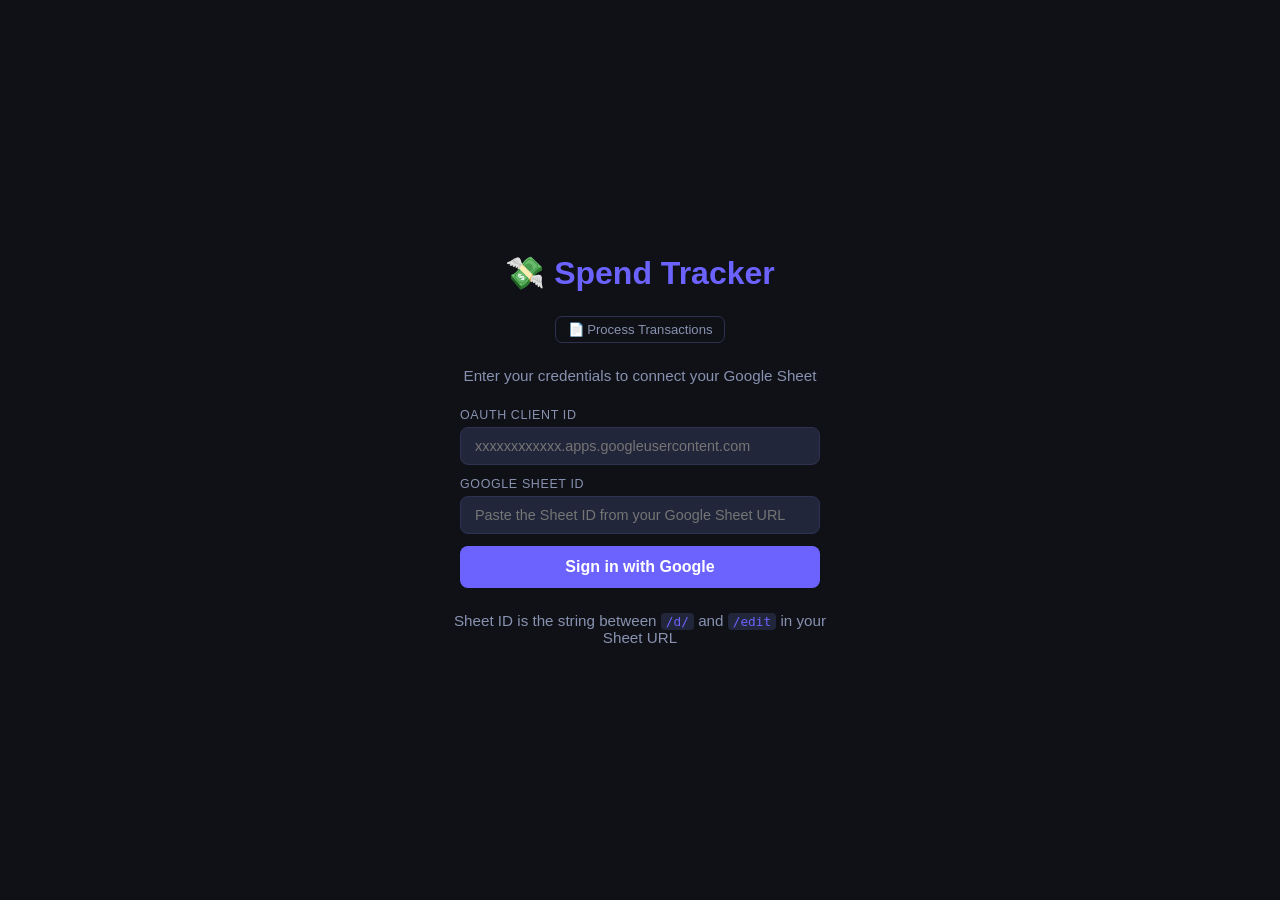
==== index.html @ 8e0571f5 "Add data processor to convert FI exported CSV to expected schema" ====
<!DOCTYPE html>
<html lang="en">
<head>
  <meta charset="UTF-8" />
  <meta name="viewport" content="width=device-width, initial-scale=1.0"/>
  <title>Spend Tracker</title>
  <script src="https://accounts.google.com/gsi/client" async defer></script>
  <script src="./chart.umd.min.js"></script>
  <style>
    :root {
      --bg: #0f1117;
      --surface: #1a1d27;
      --surface2: #22263a;
      --accent: #6c63ff;
      --accent2: #ff6584;
      --text: #e8eaf6;
      --muted: #8892b0;
      --border: #2e3250;
      --green: #43e97b;
      --red: #ff6584;
    }
    * { box-sizing: border-box; margin: 0; padding: 0; }
    body { background: var(--bg); color: var(--text); font-family: 'Segoe UI', sans-serif; min-height: 100vh; }

    /* AUTH SCREEN */
    #auth-screen {
      display: flex; flex-direction: column; align-items: center; justify-content: center;
      height: 100vh; gap: 24px;
    }
    #auth-screen h1 { font-size: 2rem; color: var(--accent); }
    #auth-screen p { color: var(--muted); font-size: 0.95rem; }
    #config-form { display: flex; flex-direction: column; gap: 12px; width: 360px; }
    #config-form input {
      background: var(--surface2); border: 1px solid var(--border); color: var(--text);
      padding: 10px 14px; border-radius: 8px; font-size: 0.9rem; outline: none;
    }
    #config-form input:focus { border-color: var(--accent); }
    #signin-btn {
      background: var(--accent); color: white; border: none; padding: 12px;
      border-radius: 8px; font-size: 1rem; cursor: pointer; font-weight: 600;
      transition: opacity 0.2s; width: 100%;
    }
    #signin-btn:hover { opacity: 0.85; }
    #config-status { font-size: 0.8rem; color: var(--green); display: none; }
    #auth-error { color: var(--red); font-size: 0.85rem; display: none; }

    /* MAIN APP */
    #app { display: none; padding: 24px; max-width: 1400px; margin: 0 auto; }
    header {
      display: flex; align-items: center; justify-content: space-between;
      margin-bottom: 28px; flex-wrap: wrap; gap: 12px;
    }
    header h1 { font-size: 1.6rem; color: var(--accent); }
    .header-controls { display: flex; gap: 12px; align-items: center; flex-wrap: wrap; }
    select, button.ctrl-btn {
      background: var(--surface2); border: 1px solid var(--border); color: var(--text);
      padding: 8px 14px; border-radius: 8px; font-size: 0.85rem; cursor: pointer; outline: none;
    }
    select:focus, button.ctrl-btn:focus { border-color: var(--accent); }
    button.ctrl-btn:hover { background: var(--border); }
    #signout-btn { color: var(--muted); font-size: 0.8rem; }

    /* KPI CARDS */
    .kpi-grid { display: grid; grid-template-columns: repeat(auto-fit, minmax(180px, 1fr)); gap: 16px; margin-bottom: 28px; }
    .kpi-card {
      background: var(--surface); border: 1px solid var(--border); border-radius: 12px;
      padding: 20px; display: flex; flex-direction: column; gap: 6px;
    }
    .kpi-label { color: var(--muted); font-size: 0.78rem; text-transform: uppercase; letter-spacing: 0.05em; }
    .kpi-value { font-size: 1.6rem; font-weight: 700; color: var(--text); }
    .kpi-sub { color: var(--muted); font-size: 0.8rem; }

    /* CHARTS GRID */
    .charts-grid { display: grid; grid-template-columns: 1fr 1fr; gap: 20px; margin-bottom: 28px; }
    @media (max-width: 900px) { .charts-grid { grid-template-columns: 1fr; } }
    .chart-card {
      background: var(--surface); border: 1px solid var(--border); border-radius: 12px; padding: 20px;
    }
    .chart-card h3 { font-size: 0.9rem; color: var(--muted); margin-bottom: 16px; text-transform: uppercase; letter-spacing: 0.05em; }
    .chart-wrap { position: relative; height: 280px; }
    .chart-wrap-tall { position: relative; height: 320px; }
    .chart-full { grid-column: 1 / -1; }

    /* TABLE */
    .table-card {
      background: var(--surface); border: 1px solid var(--border); border-radius: 12px;
      padding: 20px; margin-bottom: 28px; overflow-x: auto;
    }
    .table-header { display: flex; justify-content: space-between; align-items: center; margin-bottom: 16px; flex-wrap: wrap; gap: 10px; }
    .table-header h3 { font-size: 0.9rem; color: var(--muted); text-transform: uppercase; letter-spacing: 0.05em; }
    #search-input {
      background: var(--surface2); border: 1px solid var(--border); color: var(--text);
      padding: 7px 12px; border-radius: 8px; font-size: 0.85rem; outline: none; width: 220px;
    }
    #search-input:focus { border-color: var(--accent); }
    table { width: 100%; border-collapse: collapse; font-size: 0.85rem; }
    th {
      text-align: left; padding: 10px 12px; color: var(--muted); font-weight: 600;
      border-bottom: 1px solid var(--border); cursor: pointer; user-select: none; white-space: nowrap;
    }
    th:hover { color: var(--accent); }
    td { padding: 9px 12px; border-bottom: 1px solid var(--border); color: var(--text); }
    tr:last-child td { border-bottom: none; }
    tr:hover td { background: var(--surface2); }
    .amount-cell { color: var(--accent2); font-weight: 600; }
    .category-badge {
      display: inline-block; padding: 2px 8px; border-radius: 20px;
      font-size: 0.75rem; background: var(--surface2); border: 1px solid var(--border);
    }
    .pagination { display: flex; justify-content: flex-end; align-items: center; gap: 10px; margin-top: 14px; font-size: 0.85rem; color: var(--muted); }
    .page-btn { background: var(--surface2); border: 1px solid var(--border); color: var(--text); padding: 5px 12px; border-radius: 6px; cursor: pointer; }
    .page-btn:disabled { opacity: 0.35; cursor: default; }

    /* LOADING */
    #loading { display: none; text-align: center; padding: 60px; color: var(--muted); }
    .spinner { width: 36px; height: 36px; border: 3px solid var(--border); border-top-color: var(--accent); border-radius: 50%; animation: spin 0.8s linear infinite; margin: 0 auto 16px; }
    @keyframes spin { to { transform: rotate(360deg); } }

    /* ── AUTH FORM LABELS ── */
    .field-group { display: flex; flex-direction: column; gap: 5px; }
    .field-group label { font-size: 0.78rem; color: var(--muted); text-transform: uppercase; letter-spacing: 0.05em; }
    .auth-hint { font-size: 0.75rem; color: var(--muted); max-width: 380px; text-align: center; }
    .auth-hint code { background: var(--surface2); padding: 1px 5px; border-radius: 4px; font-size: 0.8rem; color: var(--accent); }

    /* ── KPI INCOME/EXPENSE TINTS ── */
    .kpi-income { border-left: 3px solid #4caf91; }
    .kpi-expense { border-left: 3px solid #e05c5c; }
    .kpi-positive { color: #4caf91 !important; }
    .kpi-negative { color: #e05c5c !important; }

    /* ── MULTI-SELECT DROPDOWNS ── */
    .multi-select-wrapper { position: relative; display: inline-block; }
    .multi-select-trigger {
      background: var(--surface2); border: 1px solid var(--border); color: var(--text);
      padding: 8px 32px 8px 14px; border-radius: 8px; font-size: 0.85rem; cursor: pointer;
      user-select: none; white-space: nowrap; min-width: 140px; position: relative; display: inline-block;
    }
    .multi-select-trigger::after {
      content: "\25BE"; position: absolute; right: 12px; top: 50%; transform: translateY(-50%);
      color: var(--muted); pointer-events: none;
    }
    .multi-select-trigger.open { border-color: var(--accent); }
    .multi-select-dropdown {
      display: none; position: absolute; top: calc(100% + 6px); left: 0; z-index: 1000;
      background: var(--surface); border: 1px solid var(--border); border-radius: 10px;
      min-width: 210px; max-height: 300px; overflow-y: auto;
      box-shadow: 0 8px 32px #00000066; padding: 6px 0;
    }
    .multi-select-dropdown.open { display: block; }
    .ms-search {
      width: calc(100% - 16px); margin: 6px 8px 8px; padding: 7px 10px;
      background: var(--surface2); border: 1px solid var(--border); border-radius: 6px;
      color: var(--text); font-size: 0.82rem; outline: none; display: block;
    }
    .ms-search:focus { border-color: var(--accent); }
    .ms-actions { display: flex; gap: 8px; padding: 0 12px 8px; border-bottom: 1px solid var(--border); margin-bottom: 4px; }
    .ms-action-btn { font-size: 0.75rem; color: var(--accent); background: none; border: none; cursor: pointer; padding: 0; }
    .ms-action-btn:hover { text-decoration: underline; }
    .ms-option { display: flex; align-items: center; gap: 8px; padding: 7px 14px; cursor: pointer; font-size: 0.85rem; }
    .ms-option:hover { background: var(--surface2); }
    .ms-option input[type=checkbox] { accent-color: var(--accent); width: 14px; height: 14px; cursor: pointer; flex-shrink: 0; }
    .ms-option label { cursor: pointer; flex: 1; overflow: hidden; text-overflow: ellipsis; white-space: nowrap; }
    .ms-badge { background: var(--accent); color: white; border-radius: 10px; padding: 1px 7px; font-size: 0.72rem; font-weight: 700; margin-left: 4px; }

    /* ── CATEGORY TYPE MODAL ── */
    .modal-overlay {
      position: fixed; inset: 0; background: #00000099; z-index: 2000;
      display: flex; align-items: center; justify-content: center;
    }
    .modal-box {
      background: var(--surface); border: 1px solid var(--border); border-radius: 14px;
      padding: 28px; width: min(560px, 92vw); max-height: 80vh;
      display: flex; flex-direction: column; gap: 14px;
      box-shadow: 0 16px 60px #00000088;
    }
    .modal-header { display: flex; justify-content: space-between; align-items: center; }
    .modal-header h2 { font-size: 1.1rem; font-weight: 700; }
    .modal-close { background: none; border: none; color: var(--muted); font-size: 1.2rem; cursor: pointer; }
    .modal-close:hover { color: var(--text); }
    .modal-hint { font-size: 0.82rem; color: var(--muted); }
    #cat-type-list { overflow-y: auto; flex: 1; display: flex; flex-direction: column; gap: 6px; }
    .cat-type-row {
      display: flex; align-items: center; justify-content: space-between;
      padding: 9px 12px; border-radius: 8px; background: var(--surface2);
    }
    .cat-type-name { font-size: 0.88rem; flex: 1; }
    .type-toggle { display: flex; border-radius: 6px; overflow: hidden; border: 1px solid var(--border); }
    .type-btn {
      padding: 5px 14px; font-size: 0.78rem; font-weight: 600; cursor: pointer;
      border: none; background: var(--surface); color: var(--muted); transition: all 0.15s;
    }
    .type-btn.active-expense { background: #e05c5c22; color: #e05c5c; }
    .type-btn.active-income  { background: #4caf9122; color: #4caf91; }

    .header-nav { display: flex; align-items: center; gap: 4px; }
    .nav-link { color: var(--muted); text-decoration: none; font-size: 0.82rem; padding: 5px 12px; border-radius: 7px; border: 1px solid var(--border); transition: color 0.15s, border-color 0.15s; white-space: nowrap; }
    .nav-link:hover { color: var(--accent); border-color: var(--accent); }
  </style>
</head>
<body>

<!-- AUTH SCREEN -->
<div id="auth-screen">
  <h1>&#x1F4B8; Spend Tracker</h1>
      <nav class="header-nav"><a href="./process.html" class="nav-link">&#x1F4C4; Process Transactions</a></nav>
  <p>Enter your credentials to connect your Google Sheet</p>
  <div id="config-form">
    <div id="config-status">&#x2713; config.json found &mdash; values pre-filled</div>
    <div class="field-group">
      <label for="client-id-input">OAuth Client ID</label>
      <input type="text" id="client-id-input" placeholder="xxxxxxxxxxxx.apps.googleusercontent.com" autocomplete="off" spellcheck="false" />
    </div>
    <div class="field-group">
      <label for="sheet-id-input">Google Sheet ID</label>
      <input type="text" id="sheet-id-input" placeholder="Paste the Sheet ID from your Google Sheet URL" autocomplete="off" spellcheck="false" />
    </div>
    <button id="signin-btn">Sign in with Google</button>
    <div id="auth-error"></div>
  </div>
  <p class="auth-hint">Sheet ID is the string between <code>/d/</code> and <code>/edit</code> in your Sheet URL</p>
</div>

<!-- LOADING -->
<div id="loading">
  <div class="spinner"></div>
  <p>Fetching your spending data...</p>
</div>

<!-- MAIN APP -->
<div id="app">
  <header>
    <h1>&#x1F4B8; Spend Tracker</h1>
    <div class="header-controls">
      <div class="multi-select-wrapper" id="year-wrapper">
        <div class="multi-select-trigger" id="year-trigger">All Years</div>
        <div class="multi-select-dropdown" id="year-dropdown">
          <div class="ms-actions">
            <button class="ms-action-btn" data-ms="year" data-action="all">Select all</button>
            <button class="ms-action-btn" data-ms="year" data-action="clear">Clear all</button>
          </div>
          <div id="year-options"></div>
        </div>
      </div>
      <div class="multi-select-wrapper" id="month-wrapper">
        <div class="multi-select-trigger" id="month-trigger">All Months</div>
        <div class="multi-select-dropdown" id="month-dropdown">
          <div class="ms-actions">
            <button class="ms-action-btn" data-ms="month" data-action="all">Select all</button>
            <button class="ms-action-btn" data-ms="month" data-action="clear">Clear all</button>
          </div>
          <div id="month-options"></div>
        </div>
      </div>
      <div class="multi-select-wrapper" id="owner-wrapper">
        <div class="multi-select-trigger" id="owner-trigger">All Owners</div>
        <div class="multi-select-dropdown" id="owner-dropdown">
          <input class="ms-search" id="owner-search" type="text" placeholder="Search&#x2026;" />
          <div class="ms-actions">
            <button class="ms-action-btn" data-ms="owner" data-action="all">Select all</button>
            <button class="ms-action-btn" data-ms="owner" data-action="clear">Clear all</button>
          </div>
          <div id="owner-options"></div>
        </div>
      </div>
      <div class="multi-select-wrapper" id="cat-wrapper">
        <div class="multi-select-trigger" id="cat-trigger">All Categories</div>
        <div class="multi-select-dropdown" id="cat-dropdown">
          <input class="ms-search" id="cat-search" type="text" placeholder="Search&#x2026;" />
          <div class="ms-actions">
            <button class="ms-action-btn" data-ms="cat" data-action="all">Select all</button>
            <button class="ms-action-btn" data-ms="cat" data-action="clear">Clear all</button>
          </div>
          <div id="cat-options"></div>
        </div>
      </div>
      <button class="ctrl-btn" id="cat-type-btn">&#x2699;&#xFE0F; Categories</button>
      <button class="ctrl-btn" id="refresh-btn">&#x27F3; Refresh</button>
      <button class="ctrl-btn" id="signout-btn">Sign Out</button>
    </div>
  </header>

  <!-- KPIs -->
  <div class="kpi-grid">
    <div class="kpi-card kpi-income">
      <div class="kpi-label">Total Income</div>
      <div class="kpi-value" id="kpi-income">&#x2014;</div>
      <div class="kpi-sub" id="kpi-income-sub"></div>
    </div>
    <div class="kpi-card kpi-expense">
      <div class="kpi-label">Total Expenses</div>
      <div class="kpi-value" id="kpi-expenses">&#x2014;</div>
      <div class="kpi-sub" id="kpi-expenses-sub"></div>
    </div>
    <div class="kpi-card">
      <div class="kpi-label">Net</div>
      <div class="kpi-value" id="kpi-net">&#x2014;</div>
      <div class="kpi-sub" id="kpi-net-sub"></div>
    </div>
    <div class="kpi-card">
      <div class="kpi-label">Avg Expenses / Month</div>
      <div class="kpi-value" id="kpi-avg-month">&#x2014;</div>
      <div class="kpi-sub" id="kpi-avg-sub"></div>
    </div>
    <div class="kpi-card">
      <div class="kpi-label">Top Expense Category</div>
      <div class="kpi-value" id="kpi-top-cat" style="font-size:1.1rem">&#x2014;</div>
      <div class="kpi-sub" id="kpi-top-cat-sub"></div>
    </div>
    <div class="kpi-card">
      <div class="kpi-label">Transactions</div>
      <div class="kpi-value" id="kpi-txns">&#x2014;</div>
      <div class="kpi-sub" id="kpi-txns-sub"></div>
    </div>
  </div>

  <!-- CATEGORY TYPE MODAL -->
  <div id="cat-type-overlay" class="modal-overlay" style="display:none">
    <div class="modal-box">
      <div class="modal-header">
        <h2>Category Type Mapping</h2>
        <button class="modal-close" id="cat-type-close">&#x2715;</button>
      </div>
      <p class="modal-hint">Toggle each category between <strong>Expense</strong> and <strong>Income</strong>. Changes apply immediately.</p>
      <div id="cat-type-list"></div>
    </div>
  </div>

<!-- CHARTS -->
  <div class="charts-grid">
    <div class="chart-card chart-full">
      <h3>Monthly Net Trend</h3>
      <div class="chart-wrap"><canvas id="chart-trend"></canvas></div>
    </div>
    <div class="chart-card">
      <h3>Monthly Expense Trend</h3>
      <div class="chart-wrap"><canvas id="chart-expense-trend"></canvas></div>
    </div>
    <div class="chart-card">
      <h3>Monthly Income Trend</h3>
      <div class="chart-wrap"><canvas id="chart-income-trend"></canvas></div>
    </div>
    <div class="chart-card">
      <h3>Expense by Category</h3>
      <div class="chart-wrap-tall"><canvas id="chart-category-donut"></canvas></div>
    </div>
    <div class="chart-card">
      <h3>Top Expense Categories</h3>
      <div class="chart-wrap"><canvas id="chart-category-bar"></canvas></div>
    </div>
    <div class="chart-card chart-full">
      <h3>Month-over-Month Expenses</h3>
      <div class="chart-wrap-tall"><canvas id="chart-category-month"></canvas></div>
    </div>
  </div>

  <!-- TABLE -->
  <div class="table-card">
    <div class="table-header">
      <h3>Transactions</h3>
      <input type="text" id="search-input" placeholder="Search description, category&#x2026;" />
    </div>
    <table id="txn-table">
      <thead>
        <tr>
          <th data-col="date">Date &#x21D5;</th>
          <th data-col="description">Description &#x21D5;</th>
          <th data-col="amount">Amount &#x21D5;</th>
          <th data-col="category">Category &#x21D5;</th>
          <th data-col="account">Account &#x21D5;</th>
          <th data-col="accountOwner">Owner &#x21D5;</th>
          <th data-col="notes">Notes</th>
        </tr>
      </thead>
      <tbody id="txn-tbody"></tbody>
    </table>
    <div class="pagination">
      <span id="page-info"></span>
      <button class="page-btn" id="prev-btn">&#x2039; Prev</button>
      <button class="page-btn" id="next-btn">Next &#x203A;</button>
    </div>
  </div>
</div>

<script>
// ─── CONFIG LOADING ───────────────────────────────────────────────────────────
// Reads CLIENT_ID and SHEET_ID from config.json sitting next to this file.
// config.json format:
// {
//   "clientId": "YOUR_CLIENT_ID.apps.googleusercontent.com",
//   "sheetId":  "YOUR_GOOGLE_SHEET_ID"
// }

let CONFIG = {};

async function loadConfig() {
  try {
    const res = await fetch('./config.json');
    if (!res.ok) throw new Error('no config');
    CONFIG = await res.json();
    let prefilled = false;
    if (CONFIG.clientId) { document.getElementById('client-id-input').value = CONFIG.clientId; prefilled = true; }
    if (CONFIG.sheetId)  { document.getElementById('sheet-id-input').value  = CONFIG.sheetId;  prefilled = true; }
    if (prefilled) document.getElementById('config-status').style.display = 'block';
  } catch {
    // No config.json — boxes left blank for manual entry
  }
}

// ─── STATE ────────────────────────────────────────────────────────────────────
let accessToken = null;
let allData = [];
let filteredData = [];
let sortCol = 'date';
let sortDir = 'desc';
let currentPage = 1;
const PAGE_SIZE = 25;
let charts = {};

const MONTHS = ['Jan','Feb','Mar','Apr','May','Jun','Jul','Aug','Sep','Oct','Nov','Dec'];
const PALETTE = [
  '#6c63ff','#ff6584','#43e97b','#f7971e','#38f9d7','#fa709a',
  '#a18cd1','#ffecd2','#96fbc4','#f093fb','#4facfe','#43cbff'
];

// ─── INIT ─────────────────────────────────────────────────────────────────────
window.addEventListener('load', async () => {
  await loadConfig();
  document.getElementById('signin-btn').addEventListener('click', startSignIn);
  initAllMultiSelects();
  document.getElementById('cat-type-btn').addEventListener('click', () => {
    document.getElementById('cat-type-overlay').style.display = 'flex';
  });
  document.getElementById('cat-type-close').addEventListener('click', () => {
    document.getElementById('cat-type-overlay').style.display = 'none';
  });
  document.getElementById('cat-type-overlay').addEventListener('click', (e) => {
    if (e.target === document.getElementById('cat-type-overlay'))
      document.getElementById('cat-type-overlay').style.display = 'none';
  });
});

// ─── AUTH ─────────────────────────────────────────────────────────────────────
let tokenClient;

function startSignIn() {
  const clientId = document.getElementById('client-id-input').value.trim();
  const sheetId  = document.getElementById('sheet-id-input').value.trim();
  if (!clientId) { showAuthError('Please enter your OAuth Client ID.'); return; }
  if (!sheetId)  { showAuthError('Please enter your Google Sheet ID.'); return; }

  tokenClient = google.accounts.oauth2.initTokenClient({
    client_id: clientId,
    scope: 'https://www.googleapis.com/auth/spreadsheets.readonly',
    callback: async (resp) => {
      if (resp.error) { showAuthError('Sign-in failed: ' + resp.error); return; }
      accessToken = resp.access_token;
      await loadAllData(sheetId);
    }
  });
  tokenClient.requestAccessToken({ prompt: 'consent' });
}

function showAuthError(msg) {
  const el = document.getElementById('auth-error');
  el.textContent = msg;
  el.style.display = 'block';
}

// ─── DATA FETCHING ────────────────────────────────────────────────────────────
async function loadAllData(sheetId) {
  document.getElementById('auth-screen').style.display = 'none';
  document.getElementById('loading').style.display = 'block';

  // Extend this array when you add new year tabs to your sheet
  const years = CONFIG.years || ['2023', '2024', '2025', '2026'];
  let combined = [];

  for (const year of years) {
    try {
      const range = encodeURIComponent(`${year}!A:H`);
      const url = `https://sheets.googleapis.com/v4/spreadsheets/${sheetId}/values/${range}`;
      const res = await fetch(url, { headers: { Authorization: `Bearer ${accessToken}` } });
      if (!res.ok) continue;
      const json = await res.json();
      const rows = json.values || [];
      if (rows.length < 2) continue;

      const headers = rows[0].map(h => h.trim().toLowerCase());
      const idx = {
        date:         headers.indexOf('date'),
        description:  headers.indexOf('description'),
        amount:       headers.indexOf('amount'),
        account:      headers.indexOf('account'),
        category:     headers.indexOf('category'),
        month:        headers.indexOf('month'),
        accountOwner: headers.indexOf('account owner'),
        notes:        headers.indexOf('notes'),
      };

      for (let i = 1; i < rows.length; i++) {
        const r = rows[i];
        const amount = parseFloat((r[idx.amount] || '0').replace(/[$,]/g, ''));
        if (!r[idx.date] || isNaN(amount) || amount === 0) continue;
        const parts = (r[idx.date] || '').split('/');
        const dateObj = parts.length === 3
          ? new Date(`${parts[2]}-${parts[0].padStart(2,'0')}-${parts[1].padStart(2,'0')}`)
          : null;
        combined.push({
          date:         r[idx.date] || '',
          dateObj,
          year:         parseInt(year),
          monthNum:     dateObj ? dateObj.getMonth() + 1 : null,
          description:  r[idx.description] || '',
          amount,
          account:      idx.account >= 0      ? (r[idx.account] || '')      : '',
          category:     idx.category >= 0     ? (r[idx.category] || 'Uncategorized') : 'Uncategorized',
          accountOwner: idx.accountOwner >= 0 ? (r[idx.accountOwner] || '') : '',
          notes:        idx.notes >= 0        ? (r[idx.notes] || '')        : '',
        });
      }
    } catch (e) {
      console.warn(`Could not load sheet tab "${year}":`, e);
    }
  }

  allData = combined.sort((a, b) => (b.dateObj || 0) - (a.dateObj || 0));
  document.getElementById('loading').style.display = 'none';
  document.getElementById('app').style.display = 'block';
  populateFilters();
  applyFiltersAndRender();
}

// ─── FILTERS ──────────────────────────────────────────────────────────────────
function populateFilters() {
  const years = [...new Set(allData.map(r => r.year))].sort((a,b) => b-a);
  populateMSOptions('year', years.map(y => ({ value: String(y), label: String(y) })));

  const MONTH_NAMES = ['January','February','March','April','May','June','July','August','September','October','November','December'];
  const monthNums = new Set(allData.map(r => r.monthNum).filter(Boolean));
  const months = MONTH_NAMES.map((name,i) => ({ value: String(i+1), label: name })).filter(m => monthNums.has(parseInt(m.value)));
  populateMSOptions('month', months);

  const owners = [...new Set(allData.map(r => r.accountOwner).filter(Boolean))].sort();
  populateMSOptions('owner', owners.map(o => ({ value: o, label: o })));

  const cats = [...new Set(allData.map(r => r.category))].sort();
  populateMSOptions('cat', cats.map(c => ({ value: c, label: c })));

  buildCategoryTypeDefaults(cats);
  renderCategoryTypeModal(cats);
}

function getFilters() { return {}; }

function applyFiltersAndRender() {
  filteredData = allData.filter(r => {
    if (excluded.year.size  > 0 && excluded.year.has(String(r.year)))      return false;
    if (excluded.month.size > 0 && excluded.month.has(String(r.monthNum))) return false;
    if (excluded.owner.size > 0 && excluded.owner.has(r.accountOwner))     return false;
    if (excluded.cat.size   > 0 && excluded.cat.has(r.category))           return false;
    const q = document.getElementById('search-input').value.toLowerCase();
    if (q && ![r.description, r.category, r.notes].some(s => (s||'').toLowerCase().includes(q))) return false;
    return true;
  });
  currentPage = 1;
  renderKPIs();
  renderCharts();
  renderTable();
}

// ─── KPIs ─────────────────────────────────────────────────────────────────────
function fmt(n) {
  return '$' + n.toLocaleString('en-US', { minimumFractionDigits: 2, maximumFractionDigits: 2 });
}

function renderKPIs() {
  const incomeRows  = filteredData.filter(r => (categoryTypes[r.category] || 'Expense') === 'Income');
  const expenseRows = filteredData.filter(r => (categoryTypes[r.category] || 'Expense') === 'Expense');

  const totalIncome  = incomeRows.reduce((s,r)  => s + r.amount, 0);
  const totalExpense = expenseRows.reduce((s,r) => s + r.amount, 0);
  const net = totalIncome + totalExpense; // expenses are typically negative, so this is income - |expenses|

  document.getElementById('kpi-income').textContent      = fmt(totalIncome);
  document.getElementById('kpi-income-sub').textContent  = `${incomeRows.length} transactions`;
  document.getElementById('kpi-expenses').textContent    = fmt(Math.abs(totalExpense));
  document.getElementById('kpi-expenses-sub').textContent= `${expenseRows.length} transactions`;

  const netEl = document.getElementById('kpi-net');
  netEl.textContent = fmt(net);
  netEl.className = 'kpi-value ' + (net >= 0 ? 'kpi-positive' : 'kpi-negative');
  document.getElementById('kpi-net-sub').textContent = net >= 0 ? 'Surplus' : 'Deficit';

  const monthKeys  = [...new Set(expenseRows.filter(r => r.monthNum).map(r => `${r.year}-${r.monthNum}`))];
  const avgExpense = monthKeys.length ? totalExpense / monthKeys.length : totalExpense;
  document.getElementById('kpi-avg-month').textContent = fmt(Math.abs(avgExpense));
  document.getElementById('kpi-avg-sub').textContent   = `over ${monthKeys.length} month${monthKeys.length !== 1 ? 's' : ''}`;

  // Top expense category by absolute spend
  const catGroups = groupBy(expenseRows, r => r.category);
  const topCat    = Object.entries(catGroups).sort((a,b) => Math.abs(sumArr(b[1])) - Math.abs(sumArr(a[1])))[0];
  if (topCat) {
    document.getElementById('kpi-top-cat').textContent     = topCat[0];
    document.getElementById('kpi-top-cat-sub').textContent = fmt(Math.abs(sumArr(topCat[1])));
  }

  document.getElementById('kpi-txns').textContent     = filteredData.length.toLocaleString();
  document.getElementById('kpi-txns-sub').textContent  = `${incomeRows.length} income · ${expenseRows.length} expense`;
}

// ─── CHARTS ───────────────────────────────────────────────────────────────────
function destroyChart(id) { if (charts[id]) { charts[id].destroy(); delete charts[id]; } }
function renderCharts() {
  renderNetTrendChart();
  renderExpenseTrendChart();
  renderIncomeTrendChart();
  renderCategoryDonut();
  renderCategoryBar();
  renderCategoryMonthChart();
}

function renderNetTrendChart() {
  destroyChart('trend');
  const keys    = [...new Set(filteredData.filter(r => r.monthNum).map(r => `${r.year}-${String(r.monthNum).padStart(2, '0')}`))].sort();
  const labels  = keys.map(k => { const [y, m] = k.split('-'); return `${MONTHS[parseInt(m) - 1]} ${y}`; });
  const netData = keys.map(k => {
    const [y, m] = k.split('-');
    const inc = sumArr(filteredData.filter(r => r.monthNum === parseInt(m) && r.year === parseInt(y) && (categoryTypes[r.category] || 'Expense') === 'Income'));
    const exp = sumArr(filteredData.filter(r => r.monthNum === parseInt(m) && r.year === parseInt(y) && (categoryTypes[r.category] || 'Expense') === 'Expense'));
    return inc + exp;
  });
  charts['trend'] = new Chart(document.getElementById('chart-trend'), {
    type: 'line',
    data: { labels, datasets: [
      { label: 'Net', data: netData, borderColor: PALETTE[2], backgroundColor: PALETTE[2] + '22', fill: true, tension: 0.4, pointRadius: 4, pointBackgroundColor: PALETTE[2] },
    ]},
    options: { ...baseOpts(),
      scales: {
        x: { ...axisStyle(), ticks: { ...tickStyle() } },
        y: { ...axisStyle(), ticks: { ...tickStyle(), callback: v => '$' + v.toLocaleString() } }
      }
    }
  });
}

function renderExpenseTrendChart() {
  destroyChart('exptrend');
  const rows   = filteredData.filter(r => (categoryTypes[r.category] || 'Expense') === 'Expense' && r.monthNum);
  const keys   = [...new Set(rows.map(r => `${r.year}-${String(r.monthNum).padStart(2, '0')}`))].sort();
  const labels = keys.map(k => { const [y, m] = k.split('-'); return `${MONTHS[parseInt(m) - 1]} ${y}`; });
  const values = keys.map(k => {
    const [y, m] = k.split('-');
    return Math.abs(sumArr(rows.filter(r => r.monthNum === parseInt(m) && r.year === parseInt(y))));
  });
  charts['exptrend'] = new Chart(document.getElementById('chart-expense-trend'), {
    type: 'line',
    data: { labels, datasets: [{ label: 'Expenses', data: values, borderColor: '#e05c5c', backgroundColor: '#e05c5c22', fill: true, tension: 0.4, pointRadius: 4, pointBackgroundColor: '#e05c5c' }] },
    options: { ...baseOpts(),
      scales: {
x: { ...axisStyle(), ticks: { ...tickStyle() } },
        y: { ...axisStyle(), ticks: { ...tickStyle(), callback: v => '$' + v.toLocaleString() } }
      }
    }
  });
}

function renderIncomeTrendChart() {
  destroyChart('inctrend');
  const rows   = filteredData.filter(r => (categoryTypes[r.category] || 'Expense') === 'Income' && r.monthNum);
  const keys   = [...new Set(rows.map(r => `${r.year}-${String(r.monthNum).padStart(2, '0')}`))].sort();
  const labels = keys.map(k => { const [y, m] = k.split('-'); return `${MONTHS[parseInt(m) - 1]} ${y}`; });
  const values = keys.map(k => {
    const [y, m] = k.split('-');
    return sumArr(rows.filter(r => r.monthNum === parseInt(m) && r.year === parseInt(y)));
  });
  charts['inctrend'] = new Chart(document.getElementById('chart-income-trend'), {
    type: 'line',
    data: { labels, datasets: [{ label: 'Income', data: values, borderColor: '#4caf91', backgroundColor: '#4caf9122', fill: true, tension: 0.4, pointRadius: 4, pointBackgroundColor: '#4caf91' }] },
    options: { ...baseOpts(),
      scales: {
        x: { ...axisStyle(), ticks: { ...tickStyle() } },
        y: { ...axisStyle(), ticks: { ...tickStyle(), callback: v => '$' + v.toLocaleString() } }
      }
    }
  });
}

function renderCategoryDonut() {
  destroyChart('donut');
  const rows   = filteredData.filter(r => (categoryTypes[r.category] || 'Expense') === 'Expense');
  const sorted = Object.entries(groupBy(rows, r => r.category))
    .map(([cat, recs]) => [cat, Math.abs(sumArr(recs))]).sort((a, b) => b[1] - a[1]);
  const palette = sorted.map((_, i) => PALETTE[i % PALETTE.length]);
  charts['donut'] = new Chart(document.getElementById('chart-category-donut'), {
    type: 'doughnut',
    data: { labels: sorted.map(e => e[0]), datasets: [{ data: sorted.map(e => e[1]), backgroundColor: palette, borderWidth: 0 }] },
    options: { ...baseOpts(), layout: { padding: 8 },
      plugins: { ...baseOpts().plugins,
        legend: { position: 'bottom', labels: { color: '#8892b0', font: { size: 11 }, boxWidth: 12, padding: 10,
          generateLabels: chart => chart.data.labels.map((lbl, i) => ({
            text: lbl.length > 24 ? lbl.slice(0, 23) + '…' : lbl,
            fillStyle: chart.data.datasets[0].backgroundColor[i], fontColor: '#8892b0', hidden: false, index: i })) } },
        tooltip: { callbacks: { label: c => ` ${c.label}: ${fmt(c.raw)}` } } } }
  });
}

function renderCategoryBar() {
  destroyChart('catbar');
  const rows   = filteredData.filter(r => (categoryTypes[r.category] || 'Expense') === 'Expense');
  const sorted = Object.entries(groupBy(rows, r => r.category))
    .map(([cat, recs]) => [cat, Math.abs(sumArr(recs))]).sort((a, b) => b[1] - a[1]).slice(0, 10);
  charts['catbar'] = new Chart(document.getElementById('chart-category-bar'), {
    type: 'bar',
    data: { labels: sorted.map(e => e[0]), datasets: [{ data: sorted.map(e => e[1]), backgroundColor: PALETTE, borderRadius: 6 }] },
    options: { ...baseOpts(), plugins: { ...baseOpts().plugins, legend: { display: false } },
      scales: { x: { ...axisStyle(), ticks: { ...tickStyle(), maxRotation: 35 } }, y: { ...axisStyle(), ticks: { ...tickStyle(), callback: v => '$' + v.toLocaleString() } } } }
  });
}

function renderCategoryMonthChart() {
  destroyChart('catmonth');
  const rows    = filteredData.filter(r => (categoryTypes[r.category] || 'Expense') === 'Expense');
  const topCats = Object.entries(groupBy(rows, r => r.category))
    .sort((a, b) => Math.abs(sumArr(b[1])) - Math.abs(sumArr(a[1]))).slice(0, 6).map(e => e[0]);
  const monthKeys = [...new Set(rows.filter(r => r.monthNum).map(r => `${r.year}-${String(r.monthNum).padStart(2, '0')}`))].sort();
  const labels    = monthKeys.map(k => { const [y, m] = k.split('-'); return `${MONTHS[parseInt(m) - 1]} ${y.slice(2)}`; });
  const datasets  = topCats.map((cat, i) => ({
    label: cat,
    data: monthKeys.map(k => {
      const [y, m] = k.split('-');
      return Math.abs(sumArr(rows.filter(r => r.category === cat && r.year === parseInt(y) && r.monthNum === parseInt(m))));
    }),
    backgroundColor: PALETTE[i % PALETTE.length] + 'cc', borderRadius: 4,
  }));
  charts['catmonth'] = new Chart(document.getElementById('chart-category-month'), {
    type: 'bar', data: { labels, datasets },
    options: { ...baseOpts(), scales: {
      x: { stacked: true, ...axisStyle(), ticks: tickStyle() },
      y: { stacked: true, ...axisStyle(), ticks: { ...tickStyle(), callback: v => '$' + v.toLocaleString() } } } }
  });
}

function baseOpts() {
  return {
    responsive: true, maintainAspectRatio: false,
    plugins: { legend: { display: false }, tooltip: { backgroundColor: '#22263a', titleColor: '#e8eaf6', bodyColor: '#8892b0', borderColor: '#2e3250', borderWidth: 1 } }
  };
}
function axisStyle() { return { grid: { color: '#2e3250' }, border: { color: '#2e3250' } }; }
function tickStyle() { return { color: '#8892b0', font: { size: 11 } }; }

// ─── TABLE ────────────────────────────────────────────────────────────────────
function renderTable() {
  let data = [...filteredData].sort((a, b) => {
    let av = sortCol === 'date' ? (a.dateObj || 0) : sortCol === 'amount' ? a.amount : (a[sortCol] || '');
    let bv = sortCol === 'date' ? (b.dateObj || 0) : sortCol === 'amount' ? b.amount : (b[sortCol] || '');
    if (av < bv) return sortDir === 'asc' ? -1 : 1;
    if (av > bv) return sortDir === 'asc' ?  1 : -1;
    return 0;
  });

  const total = data.length;
  const start = (currentPage - 1) * PAGE_SIZE;
  const page  = data.slice(start, start + PAGE_SIZE);
  document.getElementById('txn-tbody').innerHTML = page.map(r => `
    <tr>
      <td>${r.date}</td>
      <td>${esc(r.description)}</td>
      <td class="amount-cell">${fmt(r.amount)}</td>
      <td><span class="category-badge">${esc(r.category)}</span></td>
      <td>${esc(r.account)}</td>
      <td>${esc(r.accountOwner)}</td>
      <td style="color:var(--muted);font-size:0.8rem">${esc(r.notes)}</td>
    </tr>`).join('');

  document.getElementById('page-info').textContent = total
    ? `${start + 1}–${Math.min(start + PAGE_SIZE, total)} of ${total}`
    : 'No results';
  document.getElementById('prev-btn').disabled = currentPage === 1;
  document.getElementById('next-btn').disabled = start + PAGE_SIZE >= total;
}

document.querySelectorAll('th[data-col]').forEach(th => {
  th.addEventListener('click', () => {
    const col = th.dataset.col;
    sortDir = sortCol === col ? (sortDir === 'asc' ? 'desc' : 'asc') : 'desc';
    sortCol = col;
    renderTable();
  });
});

document.getElementById('prev-btn').addEventListener('click', () => { currentPage--; renderTable(); });
document.getElementById('next-btn').addEventListener('click', () => { currentPage++; renderTable(); });
document.getElementById('search-input').addEventListener('input', applyFiltersAndRender);

document.getElementById('refresh-btn').addEventListener('click', () => {
  const sheetId = document.getElementById('sheet-id-input').value.trim();
  if (sheetId && accessToken) loadAllData(sheetId);
});

document.getElementById('signout-btn').addEventListener('click', () => {
  google.accounts.oauth2.revoke(accessToken, () => { location.reload(); });
});

// ─── UTILS ────────────────────────────────────────────────────────────────────
function groupBy(arr, fn) {
  return arr.reduce((acc, r) => { const k = fn(r); (acc[k] = acc[k] || []).push(r); return acc; }, {});
}
function sumArr(arr) {
  return arr.reduce((s, r) => s + (typeof r === 'object' ? r.amount : r), 0);
}
function esc(s) {
  return (s || '').replace(/&/g, '&amp;').replace(/</g, '&lt;').replace(/>/g, '&gt;');
}

// ─── CATEGORY TYPE MAPPING ────────────────────────────────────────────────────
// categoryTypes: { [categoryName]: 'Income' | 'Expense' }
// Default: any category whose name contains "income" (case-insensitive) → Income, else → Expense
let categoryTypes = {};

function buildCategoryTypeDefaults(cats) {
  cats.forEach(cat => {
    if (!(cat in categoryTypes)) {
      categoryTypes[cat] = /income/i.test(cat) ? 'Income' : 'Expense';
    }
  });
}

function renderCategoryTypeModal(cats) {
  const list = document.getElementById('cat-type-list');
  list.innerHTML = '';
  cats.forEach(cat => {
    const type = categoryTypes[cat] || 'Expense';
    const row  = document.createElement('div');
    row.className = 'cat-type-row';
    row.innerHTML =
      '<span class="cat-type-name">' + esc(cat) + '</span>' +
      '<div class="type-toggle">' +
        '<button class="type-btn ' + (type === 'Expense' ? 'active-expense' : '') + '" data-cat="' + esc(cat) + '" data-type="Expense">Expense</button>' +
        '<button class="type-btn ' + (type === 'Income'  ? 'active-income'  : '') + '" data-cat="' + esc(cat) + '" data-type="Income">Income</button>' +
      '</div>';
    row.querySelectorAll('.type-btn').forEach(btn => {
      btn.addEventListener('click', () => {
        const c = btn.dataset.cat, t = btn.dataset.type;
        categoryTypes[c] = t;
        // Update button states in this row
        row.querySelectorAll('.type-btn').forEach(b => {
          b.className = 'type-btn' +
            (b.dataset.type === 'Expense' && t === 'Expense' ? ' active-expense' : '') +
            (b.dataset.type === 'Income'  && t === 'Income'  ? ' active-income'  : '');
        });
        renderKPIs(); // live update KPIs, no need to re-filter
      });
    });
    list.appendChild(row);
  });
}

// ─── UNIFIED MULTI-SELECT ENGINE ─────────────────────────────────────────────
const excluded = { year: new Set(), month: new Set(), owner: new Set(), cat: new Set() };
const MS_CONFIG = {
  year:  { label: 'All Years',      singular: 'Year'     },
  month: { label: 'All Months',     singular: 'Month'    },
  owner: { label: 'All Owners',     singular: 'Owner'    },
  cat:   { label: 'All Categories', singular: 'Category' },
};
const MS_KEYS = ['year','month','owner','cat'];

function initAllMultiSelects() {
  MS_KEYS.forEach(key => {
    const trigger  = document.getElementById(key + '-trigger');
    const dropdown = document.getElementById(key + '-dropdown');
    const search   = document.getElementById(key + '-search');
    trigger.addEventListener('click', (e) => {
      e.stopPropagation();
      const wasOpen = dropdown.classList.contains('open');
      closeAllDropdowns();
      if (!wasOpen) {
        dropdown.classList.add('open');
        trigger.classList.add('open');
        if (search) { search.value = ''; filterMSSearch(key); search.focus(); }
      }
    });
    if (search) search.addEventListener('input', () => filterMSSearch(key));
  });

  document.querySelectorAll('.ms-action-btn[data-ms]').forEach(btn => {
    btn.addEventListener('click', (e) => {
      e.stopPropagation();
      const key = btn.dataset.ms, action = btn.dataset.action;
      const cbs = document.querySelectorAll('#' + key + '-options .ms-option input');
      if (action === 'all') {
        excluded[key].clear();
        cbs.forEach(cb => cb.checked = true);
      } else {
        cbs.forEach(cb => { cb.checked = false; excluded[key].add(cb.value); });
      }
      updateMSTrigger(key);
      applyFiltersAndRender();
      closeAllDropdowns();
    });
  });

  document.addEventListener('click', () => closeAllDropdowns());
}

function closeAllDropdowns() {
  MS_KEYS.forEach(k => {
    document.getElementById(k + '-dropdown').classList.remove('open');
    document.getElementById(k + '-trigger').classList.remove('open');
  });
}

function filterMSSearch(key) {
  const s = document.getElementById(key + '-search');
  if (!s) return;
  const q = s.value.toLowerCase();
  document.querySelectorAll('#' + key + '-options .ms-option').forEach(opt => {
    opt.style.display = opt.dataset.label.toLowerCase().includes(q) ? '' : 'none';
  });
}

function populateMSOptions(key, items) {
  const container = document.getElementById(key + '-options');
  container.innerHTML = '';
  excluded[key].clear();
  items.forEach(({ value, label }) => {
    const div = document.createElement('div');
    div.className = 'ms-option';
    div.dataset.label = label;
    const safeId  = key + '_' + value.replace(/[^a-zA-Z0-9]/g, '_');
    const safeVal = value.replace(/"/g, '&quot;');
    const safeLbl = label.replace(/</g, '&lt;');
    div.innerHTML = '<input type="checkbox" id="' + safeId + '" value="' + safeVal + '" checked>' +
                    '<label for="' + safeId + '">' + safeLbl + '</label>';
    div.addEventListener('click', (e) => e.stopPropagation());
    div.querySelector('input').addEventListener('change', (e) => {
      if (e.target.checked) excluded[key].delete(value);
      else excluded[key].add(value);
      updateMSTrigger(key);
      applyFiltersAndRender();
    });
    container.appendChild(div);
  });
  updateMSTrigger(key);
}

function updateMSTrigger(key) {
  const trigger = document.getElementById(key + '-trigger');
  const total   = document.querySelectorAll('#' + key + '-options .ms-option input').length;
  const checked = document.querySelectorAll('#' + key + '-options .ms-option input:checked').length;
  const cfg = MS_CONFIG[key];
  if (total === 0 || checked === total) {
    trigger.textContent = cfg.label;
  } else if (checked === 0) {
    trigger.textContent = 'No ' + cfg.singular + 's';
  } else {
    trigger.innerHTML = cfg.singular + 's <span class="ms-badge">' + checked + ' / ' + total + '</span>';
  }
}
</script>
</body>
</html>
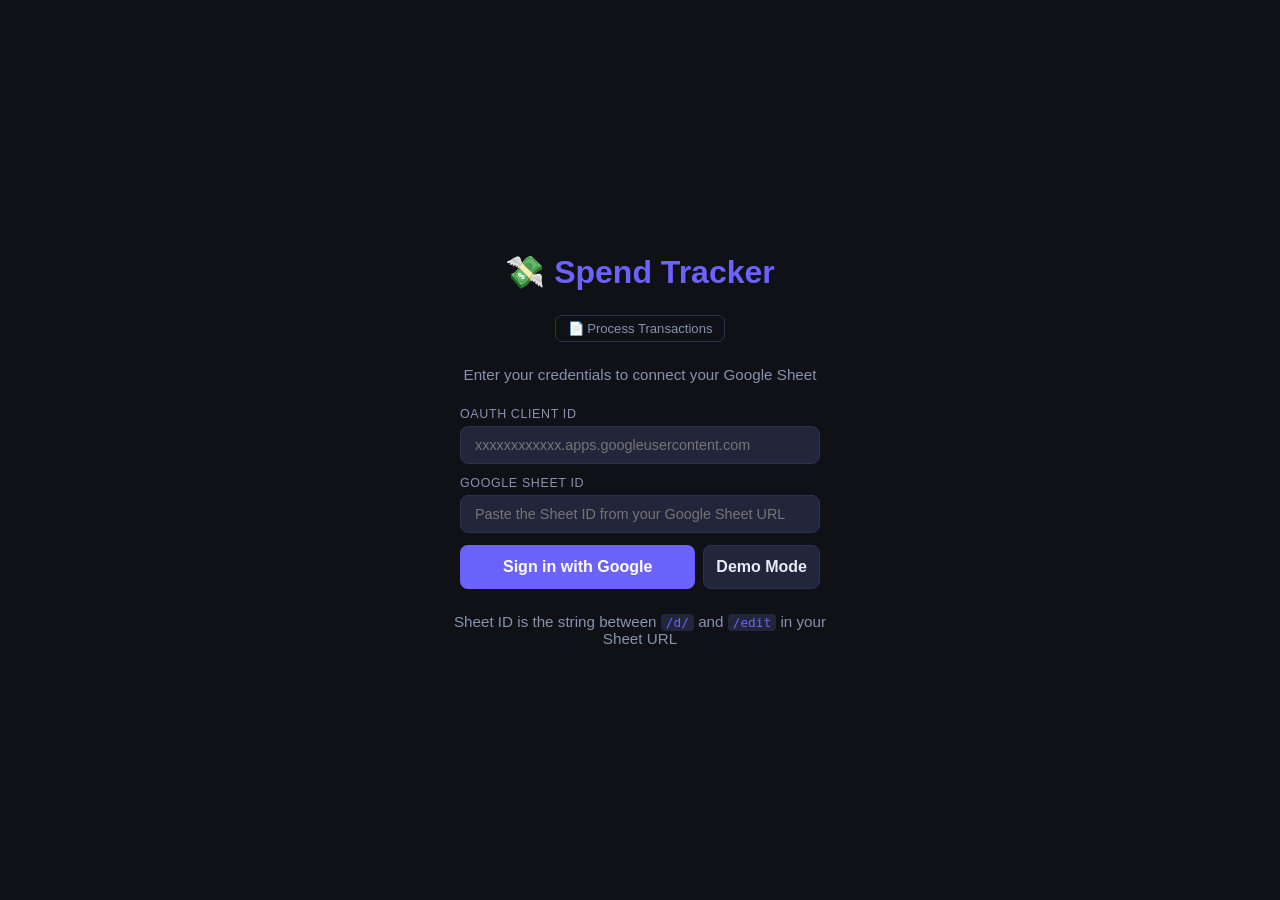
==== commit 814a9683: "add support for chart visual aggregation by quaterly and yearly options" ====
--- a/index.html
+++ b/index.html
@@ -44,6 +44,20 @@
     #config-status { font-size: 0.8rem; color: var(--green); display: none; }
     #auth-error { color: var(--red); font-size: 0.85rem; display: none; }
 
+    /* ── AUTH FORM LABELS ── */
+    .field-group { display: flex; flex-direction: column; gap: 5px; }
+    .field-group label { font-size: 0.78rem; color: var(--muted); text-transform: uppercase; letter-spacing: 0.05em; }
+    .auth-hint { font-size: 0.75rem; color: var(--muted); max-width: 380px; text-align: center; }
+    .auth-hint code { background: var(--surface2); padding: 1px 5px; border-radius: 4px; font-size: 0.8rem; color: var(--accent); }
+    .btn-row { display:flex; gap:8px; }
+    .btn-row #signin-btn { flex: 1 1 auto; width: auto; }
+    .demo-mode-btn { background:var(--surface2); border:1px solid var(--border); color:var(--text); padding:12px; border-radius:8px; cursor:pointer; font-size: 1rem; font-weight: 600; }
+
+    /* LOADING */
+    #loading { display: none; text-align: center; padding: 60px; color: var(--muted); }
+    .spinner { width: 36px; height: 36px; border: 3px solid var(--border); border-top-color: var(--accent); border-radius: 50%; animation: spin 0.8s linear infinite; margin: 0 auto 16px; }
+    @keyframes spin { to { transform: rotate(360deg); } }
+
     /* MAIN APP */
     #app { display: none; padding: 24px; max-width: 1400px; margin: 0 auto; }
     header {
@@ -102,7 +116,10 @@
     td { padding: 9px 12px; border-bottom: 1px solid var(--border); color: var(--text); }
     tr:last-child td { border-bottom: none; }
     tr:hover td { background: var(--surface2); }
-    .amount-cell { color: var(--accent2); font-weight: 600; }
+    .amount-cell { font-weight: 600; }
+    .amount-cell.is-positive { color: #4caf91; }
+    .amount-cell.is-negative { color: #e05c5c; }
+
     .category-badge {
       display: inline-block; padding: 2px 8px; border-radius: 20px;
       font-size: 0.75rem; background: var(--surface2); border: 1px solid var(--border);
@@ -111,16 +128,13 @@
     .page-btn { background: var(--surface2); border: 1px solid var(--border); color: var(--text); padding: 5px 12px; border-radius: 6px; cursor: pointer; }
     .page-btn:disabled { opacity: 0.35; cursor: default; }
 
-    /* LOADING */
-    #loading { display: none; text-align: center; padding: 60px; color: var(--muted); }
-    .spinner { width: 36px; height: 36px; border: 3px solid var(--border); border-top-color: var(--accent); border-radius: 50%; animation: spin 0.8s linear infinite; margin: 0 auto 16px; }
-    @keyframes spin { to { transform: rotate(360deg); } }
-
-    /* ── AUTH FORM LABELS ── */
-    .field-group { display: flex; flex-direction: column; gap: 5px; }
-    .field-group label { font-size: 0.78rem; color: var(--muted); text-transform: uppercase; letter-spacing: 0.05em; }
-    .auth-hint { font-size: 0.75rem; color: var(--muted); max-width: 380px; text-align: center; }
-    .auth-hint code { background: var(--surface2); padding: 1px 5px; border-radius: 4px; font-size: 0.8rem; color: var(--accent); }
+    
+    /* Make modal inputs match main config inputs */
+    .modal-box input {
+      background: var(--surface2); border: 1px solid var(--border); color: var(--text);
+      padding: 10px 14px; border-radius: 8px; font-size: 0.9rem; outline: none; width: 100%;
+    }
+    .modal-box input:focus { border-color: var(--accent); }
 
     /* ── KPI INCOME/EXPENSE TINTS ── */
     .kpi-income { border-left: 3px solid #4caf91; }
@@ -195,10 +209,31 @@
     .header-nav { display: flex; align-items: center; gap: 4px; }
     .nav-link { color: var(--muted); text-decoration: none; font-size: 0.82rem; padding: 5px 12px; border-radius: 7px; border: 1px solid var(--border); transition: color 0.15s, border-color 0.15s; white-space: nowrap; }
     .nav-link:hover { color: var(--accent); border-color: var(--accent); }
+
+    /* ── FREQUENCY TOGGLE ── */
+    .freq-toggle-row {
+      display: flex;
+      align-items: center;
+      gap: 10px;
+      margin-bottom: 20px;  /* matches charts-grid gap of 20px */
+    }
+    .freq-toggle {
+      display: inline-flex; border: 1px solid var(--border);
+      border-radius: 8px; overflow: hidden; flex-shrink: 0;
+    }
+    .freq-btn {
+      background: var(--surface2); color: var(--muted);
+      border: none; padding: 7px 14px; font-size: 0.82rem;
+      font-weight: 600; cursor: pointer; font-family: inherit;
+      border-right: 1px solid var(--border); transition: background 0.15s, color 0.15s;
+    }
+    .freq-btn:last-child { border-right: none; }
+    .freq-btn:hover { color: var(--text); }
+    .freq-btn.active { background: var(--accent); color: white; }
   </style>
 </head>
+
 <body>
-
 <!-- AUTH SCREEN -->
 <div id="auth-screen">
   <h1>&#x1F4B8; Spend Tracker</h1>
@@ -214,7 +249,10 @@
       <label for="sheet-id-input">Google Sheet ID</label>
       <input type="text" id="sheet-id-input" placeholder="Paste the Sheet ID from your Google Sheet URL" autocomplete="off" spellcheck="false" />
     </div>
-    <button id="signin-btn">Sign in with Google</button>
+    <div class="btn-row">
+      <button id="signin-btn">Sign in with Google</button>
+      <button id="demo-mode-btn" type="button" class="demo-mode-btn">Demo Mode</button>
+    </div>
     <div id="auth-error"></div>
   </div>
   <p class="auth-hint">Sheet ID is the string between <code>/d/</code> and <code>/edit</code> in your Sheet URL</p>
@@ -224,6 +262,31 @@
 <div id="loading">
   <div class="spinner"></div>
   <p>Fetching your spending data...</p>
+</div>
+
+<!-- DEMO MODE MODAL -->
+<div id="demo-overlay" class="modal-overlay" style="display:none">
+  <div class="modal-box">
+    <div class="modal-header">
+      <h2>Demo Mode — Public Sheet</h2>
+      <button class="modal-close" id="demo-close">&#x2715;</button>
+    </div>
+    <p class="modal-hint">Enter a public Google Sheet ID and comma-separated <code>gid</code> values for the tabs to ingest.</p>
+    <div style="display:flex;flex-direction:column;gap:8px;">
+      <div class="field-group">
+        <label for="demo-sheet-id">Sheet ID</label>
+        <input id="demo-sheet-id" type="text" placeholder="Public Sheet ID" />
+      </div>
+      <div class="field-group">
+        <label for="demo-gids">gids (comma separated)</label>
+        <input id="demo-gids" type="text" placeholder="e.g. 0,1" />
+      </div>
+      <div style="display:flex;gap:8px;justify-content:flex-end;margin-top:8px;">
+        <button class="ctrl-btn" id="demo-load-btn">Load Demo</button>
+        <button class="ctrl-btn" id="demo-cancel">Cancel</button>
+      </div>
+    </div>
+  </div>
 </div>
 
 <!-- MAIN APP -->
@@ -325,18 +388,28 @@
     </div>
   </div>
 
+  <!-- CHARTS FREQUENCY SELECTOR -->
+  <div class="freq-toggle-row ">
+    <span style="font-size:0.78rem; color:var(--muted); text-transform:uppercase; letter-spacing:0.05em;">Chart Period</span>
+    <div class="freq-toggle" id="freq-toggle">
+      <button class="freq-btn active" data-freq="monthly">Monthly</button>
+      <button class="freq-btn" data-freq="quarterly">Quarterly</button>
+      <button class="freq-btn" data-freq="yearly">Yearly</button>
+    </div>
+  </div>
+
 <!-- CHARTS -->
   <div class="charts-grid">
     <div class="chart-card chart-full">
-      <h3>Monthly Net Trend</h3>
+      <h3 id="title-trend">Net Trend</h3>
       <div class="chart-wrap"><canvas id="chart-trend"></canvas></div>
     </div>
     <div class="chart-card">
-      <h3>Monthly Expense Trend</h3>
+      <h3 id="title-exptrend">Expense Trend</h3>
       <div class="chart-wrap"><canvas id="chart-expense-trend"></canvas></div>
     </div>
     <div class="chart-card">
-      <h3>Monthly Income Trend</h3>
+      <h3 id="title-income-trend">Income Trend</h3>
       <div class="chart-wrap"><canvas id="chart-income-trend"></canvas></div>
     </div>
     <div class="chart-card">
@@ -348,8 +421,8 @@
       <div class="chart-wrap"><canvas id="chart-category-bar"></canvas></div>
     </div>
     <div class="chart-card chart-full">
-      <h3>Month-over-Month Expenses</h3>
-      <div class="chart-wrap-tall"><canvas id="chart-category-month"></canvas></div>
+      <h3 id="title-category-period">Categorized Expenses by Period</h3>
+      <div class="chart-wrap-tall"><canvas id="chart-category-period"></canvas></div>
     </div>
   </div>
 
@@ -426,6 +499,32 @@
 window.addEventListener('load', async () => {
   await loadConfig();
   document.getElementById('signin-btn').addEventListener('click', startSignIn);
+  // Demo Mode button wiring
+  const demoBtn = document.getElementById('demo-mode-btn');
+  const demoOverlay = document.getElementById('demo-overlay');
+  const demoClose = document.getElementById('demo-close');
+  const demoCancel = document.getElementById('demo-cancel');
+  const demoLoad = document.getElementById('demo-load-btn');
+  const demoSheetInput = document.getElementById('demo-sheet-id');
+  const demoGidsInput = document.getElementById('demo-gids');
+  if (demoBtn) demoBtn.addEventListener('click', (e) => {
+    e.stopPropagation();
+    // Prefill public demo values
+    if (demoSheetInput) demoSheetInput.value = '1Ub6uzHLCIEj7f4zMVY96VhFcR3gRoz9xt9j8hp86oLk';
+    if (demoGidsInput) demoGidsInput.value = '0,1978512565';
+    if (demoOverlay) demoOverlay.style.display = 'flex';
+    if (demoSheetInput) demoSheetInput.focus();
+  });
+  if (demoClose) demoClose.addEventListener('click', () => demoOverlay.style.display = 'none');
+  if (demoCancel) demoCancel.addEventListener('click', () => demoOverlay.style.display = 'none');
+  if (demoOverlay) demoOverlay.addEventListener('click', (e) => { if (e.target === demoOverlay) demoOverlay.style.display = 'none'; });
+  if (demoLoad) demoLoad.addEventListener('click', async () => {
+    const sid = (demoSheetInput && demoSheetInput.value || '').trim();
+    const gids = (demoGidsInput && demoGidsInput.value || '').split(',').map(s => s.trim()).filter(Boolean);
+    if (!sid || gids.length === 0) { alert('Please enter sheet ID and at least one gid'); return; }
+    demoOverlay.style.display = 'none';
+    await loadPublicData(sid, gids);
+  });
   initAllMultiSelects();
   document.getElementById('cat-type-btn').addEventListener('click', () => {
     document.getElementById('cat-type-overlay').style.display = 'flex';
@@ -436,6 +535,14 @@
   document.getElementById('cat-type-overlay').addEventListener('click', (e) => {
     if (e.target === document.getElementById('cat-type-overlay'))
       document.getElementById('cat-type-overlay').style.display = 'none';
+  });
+  document.getElementById('freq-toggle').addEventListener('click', e => {
+    const btn = e.target.closest('.freq-btn');
+    if (!btn) return;
+    chartFreq = btn.dataset.freq;
+    document.querySelectorAll('.freq-btn').forEach(b => b.classList.toggle('active', b === btn));
+    updateChartTitles();
+    renderCharts();
   });
 });
 
@@ -501,9 +608,9 @@
         const r = rows[i];
         const amount = parseFloat((r[idx.amount] || '0').replace(/[$,]/g, ''));
         if (!r[idx.date] || isNaN(amount) || amount === 0) continue;
-        const parts = (r[idx.date] || '').split('/');
+        const parts = r[idx.date].split('/');
         const dateObj = parts.length === 3
-          ? new Date(`${parts[2]}-${parts[0].padStart(2,'0')}-${parts[1].padStart(2,'0')}`)
+          ? new Date(parseInt(parts[2]), parseInt(parts[0]) - 1, parseInt(parts[1]))
           : null;
         combined.push({
           date:         r[idx.date] || '',
@@ -558,14 +665,100 @@
     if (excluded.month.size > 0 && excluded.month.has(String(r.monthNum))) return false;
     if (excluded.owner.size > 0 && excluded.owner.has(r.accountOwner))     return false;
     if (excluded.cat.size   > 0 && excluded.cat.has(r.category))           return false;
-    const q = document.getElementById('search-input').value.toLowerCase();
-    if (q && ![r.description, r.category, r.notes].some(s => (s||'').toLowerCase().includes(q))) return false;
+    
     return true;
   });
   currentPage = 1;
   renderKPIs();
+  updateChartTitles();
   renderCharts();
   renderTable();
+}
+
+// ─── DEMO / PUBLIC SHEETS LOADING ───────────────────────────────────────────
+// Parse CSV text into array of rows (handles quoted fields)
+function parseCSV(text) {
+  const rows = [];
+  let cur = [];
+  let field = '';
+  let inQuotes = false;
+  for (let i = 0; i < text.length; i++) {
+    const ch = text[i];
+    const next = text[i+1];
+    if (ch === '"') {
+      if (inQuotes && next === '"') { field += '"'; i++; }
+      else inQuotes = !inQuotes;
+      continue;
+    }
+    if (ch === ',' && !inQuotes) {
+      cur.push(field); field = ''; continue;
+    }
+    if ((ch === '\n' || ch === '\r') && !inQuotes) {
+      if (field !== '' || cur.length > 0) { cur.push(field); rows.push(cur); cur = []; field = ''; }
+      if (ch === '\r' && next === '\n') i++;
+      continue;
+    }
+    field += ch;
+  }
+  if (field !== '' || cur.length > 0) { cur.push(field); rows.push(cur); }
+  return rows.map(r => r.map(c => c.trim()));
+}
+
+async function loadPublicData(sheetId, gids) {
+  document.getElementById('auth-screen').style.display = 'none';
+  document.getElementById('loading').style.display = 'block';
+  const combined = [];
+  for (const gid of gids) {
+    try {
+      const url = `https://docs.google.com/spreadsheets/d/${sheetId}/gviz/tq?tqx=out:csv&gid=${encodeURIComponent(gid)}`;
+      const res = await fetch(url);
+      if (!res.ok) { console.warn('Failed to fetch gid', gid); continue; }
+      const text = await res.text();
+      const rows = parseCSV(text);
+      if (!rows || rows.length < 2) continue;
+      const headers = rows[0].map(h => h.trim().toLowerCase());
+      const idx = {
+        date:         headers.indexOf('date'),
+        description:  headers.indexOf('description'),
+        amount:       headers.indexOf('amount'),
+        account:      headers.indexOf('account'),
+        category:     headers.indexOf('category'),
+        month:        headers.indexOf('month'),
+        accountOwner: headers.indexOf('account owner'),
+        notes:        headers.indexOf('notes'),
+      };
+      for (let i = 1; i < rows.length; i++) {
+        const r = rows[i];
+        const rawAmt = (r[idx.amount] || '0').replace(/[$,]/g, '');
+        const amount = parseFloat(rawAmt);
+        if (!r[idx.date] || isNaN(amount) || amount === 0) continue;
+        const parts = (r[idx.date] || '').split('/');
+        const dateObj = parts.length === 3
+          ? new Date(`${parts[2]}-${parts[0].padStart(2,'0')}-${parts[1].padStart(2,'0')}`)
+          : new Date(r[idx.date]);
+        const year = dateObj && !isNaN(dateObj) ? dateObj.getFullYear() : null;
+        combined.push({
+          date:         r[idx.date] || '',
+          dateObj,
+          year,
+          monthNum:     dateObj && !isNaN(dateObj) ? dateObj.getMonth() + 1 : null,
+          description:  r[idx.description] || '',
+          amount,
+          account:      idx.account >= 0      ? (r[idx.account] || '')      : '',
+          category:     idx.category >= 0     ? (r[idx.category] || 'Uncategorized') : 'Uncategorized',
+          accountOwner: idx.accountOwner >= 0 ? (r[idx.accountOwner] || '') : '',
+          notes:        idx.notes >= 0        ? (r[idx.notes] || '')        : '',
+        });
+      }
+    } catch (e) {
+      console.warn('Could not load public gid', gid, e);
+    }
+  }
+  allData = combined.sort((a,b) => (b.dateObj || 0) - (a.dateObj || 0));
+  document.getElementById('loading').style.display = 'none';
+  document.getElementById('app').style.display = 'block';
+  populateFilters();
+  applyFiltersAndRender();
 }
 
 // ─── KPIs ─────────────────────────────────────────────────────────────────────
@@ -609,6 +802,35 @@
 }
 
 // ─── CHARTS ───────────────────────────────────────────────────────────────────
+let chartFreq = 'monthly';
+function getFreqKey(row) {
+  if (!row.year || !row.monthNum) return null;
+  if (chartFreq === 'yearly')    return String(row.year);
+  if (chartFreq === 'quarterly') return `${row.year}-Q${Math.ceil(row.monthNum / 3)}`;
+  return `${row.year}-${String(row.monthNum).padStart(2, '0')}`;
+}
+
+function freqKeyLabel(key) {
+  if (chartFreq === 'yearly')    return key;
+  if (chartFreq === 'quarterly') return key.replace('-', ' ');  // "2024 Q2"
+  const [y, m] = key.split('-');
+  return `${MONTHS[parseInt(m) - 1]} ${y.slice(2)}`;           // "Jan 24"
+}
+
+const CHART_TITLES = {
+  monthly:   { trend: 'Monthly Net Trend',      exptrend: 'Monthly Expense Trend',   inctrend: 'Monthly Income Trend',   catmonth: 'Month-over-Month Expenses' },
+  quarterly: { trend: 'Quarterly Net Trend',    exptrend: 'Quarterly Expense Trend', inctrend: 'Quarterly Income Trend', catmonth: 'Quarter-over-Quarter Expenses' },
+  yearly:    { trend: 'Yearly Net Trend',        exptrend: 'Yearly Expense Trend',    inctrend: 'Yearly Income Trend',    catmonth: 'Year-over-Year Expenses' },
+};
+
+function updateChartTitles() {
+  const t = CHART_TITLES[chartFreq];
+  document.getElementById('title-trend').textContent    = t.trend;
+  document.getElementById('title-exptrend').textContent = t.exptrend;
+  document.getElementById('title-income-trend').textContent = t.inctrend;
+  document.getElementById('title-category-period').textContent = t.catmonth;
+}
+
 function destroyChart(id) { if (charts[id]) { charts[id].destroy(); delete charts[id]; } }
 function renderCharts() {
   renderNetTrendChart();
@@ -621,67 +843,62 @@
 
 function renderNetTrendChart() {
   destroyChart('trend');
-  const keys    = [...new Set(filteredData.filter(r => r.monthNum).map(r => `${r.year}-${String(r.monthNum).padStart(2, '0')}`))].sort();
-  const labels  = keys.map(k => { const [y, m] = k.split('-'); return `${MONTHS[parseInt(m) - 1]} ${y}`; });
+  const keys = [...new Set(filteredData.filter(r => r.monthNum).map(r => getFreqKey(r)).filter(Boolean))].sort();
+  const labels = keys.map(freqKeyLabel);
   const netData = keys.map(k => {
-    const [y, m] = k.split('-');
-    const inc = sumArr(filteredData.filter(r => r.monthNum === parseInt(m) && r.year === parseInt(y) && (categoryTypes[r.category] || 'Expense') === 'Income'));
-    const exp = sumArr(filteredData.filter(r => r.monthNum === parseInt(m) && r.year === parseInt(y) && (categoryTypes[r.category] || 'Expense') === 'Expense'));
+    const inc = sumArr(filteredData.filter(r => getFreqKey(r) === k && categoryTypes[r.category] !== 'Expense'));
+    const exp = sumArr(filteredData.filter(r => getFreqKey(r) === k && categoryTypes[r.category] === 'Expense'));
     return inc + exp;
   });
   charts['trend'] = new Chart(document.getElementById('chart-trend'), {
     type: 'line',
-    data: { labels, datasets: [
-      { label: 'Net', data: netData, borderColor: PALETTE[2], backgroundColor: PALETTE[2] + '22', fill: true, tension: 0.4, pointRadius: 4, pointBackgroundColor: PALETTE[2] },
-    ]},
-    options: { ...baseOpts(),
-      scales: {
-        x: { ...axisStyle(), ticks: { ...tickStyle() } },
-        y: { ...axisStyle(), ticks: { ...tickStyle(), callback: v => '$' + v.toLocaleString() } }
-      }
-    }
+    data: { labels, datasets: [{ label: 'Net', data: netData, borderColor: PALETTE[2], backgroundColor: PALETTE[2] + '22', fill: true, tension: 0.4, pointRadius: 4, pointBackgroundColor: PALETTE[2] }] },
+    options: { ...baseOpts(), scales: { x: { ...axisStyle(), ticks: tickStyle() }, y: { ...axisStyle(), ticks: { ...tickStyle(), callback: v => v.toLocaleString() } } } }
   });
 }
 
 function renderExpenseTrendChart() {
   destroyChart('exptrend');
-  const rows   = filteredData.filter(r => (categoryTypes[r.category] || 'Expense') === 'Expense' && r.monthNum);
-  const keys   = [...new Set(rows.map(r => `${r.year}-${String(r.monthNum).padStart(2, '0')}`))].sort();
-  const labels = keys.map(k => { const [y, m] = k.split('-'); return `${MONTHS[parseInt(m) - 1]} ${y}`; });
-  const values = keys.map(k => {
-    const [y, m] = k.split('-');
-    return Math.abs(sumArr(rows.filter(r => r.monthNum === parseInt(m) && r.year === parseInt(y))));
-  });
+  const rows = filteredData.filter(r => categoryTypes[r.category] === 'Expense' && r.monthNum);
+  const keys = [...new Set(rows.map(r => getFreqKey(r)).filter(Boolean))].sort();
+  const labels = keys.map(freqKeyLabel);
+  const values = keys.map(k => Math.abs(sumArr(rows.filter(r => getFreqKey(r) === k))));
   charts['exptrend'] = new Chart(document.getElementById('chart-expense-trend'), {
     type: 'line',
     data: { labels, datasets: [{ label: 'Expenses', data: values, borderColor: '#e05c5c', backgroundColor: '#e05c5c22', fill: true, tension: 0.4, pointRadius: 4, pointBackgroundColor: '#e05c5c' }] },
-    options: { ...baseOpts(),
-      scales: {
-x: { ...axisStyle(), ticks: { ...tickStyle() } },
-        y: { ...axisStyle(), ticks: { ...tickStyle(), callback: v => '$' + v.toLocaleString() } }
-      }
-    }
+    options: { ...baseOpts(), scales: { x: { ...axisStyle(), ticks: tickStyle() }, y: { ...axisStyle(), ticks: { ...tickStyle(), callback: v => v.toLocaleString() } } } }
   });
 }
 
 function renderIncomeTrendChart() {
   destroyChart('inctrend');
-  const rows   = filteredData.filter(r => (categoryTypes[r.category] || 'Expense') === 'Income' && r.monthNum);
-  const keys   = [...new Set(rows.map(r => `${r.year}-${String(r.monthNum).padStart(2, '0')}`))].sort();
-  const labels = keys.map(k => { const [y, m] = k.split('-'); return `${MONTHS[parseInt(m) - 1]} ${y}`; });
-  const values = keys.map(k => {
-    const [y, m] = k.split('-');
-    return sumArr(rows.filter(r => r.monthNum === parseInt(m) && r.year === parseInt(y)));
-  });
+  const rows = filteredData.filter(r => categoryTypes[r.category] !== 'Expense' && r.monthNum);
+  const keys = [...new Set(rows.map(r => getFreqKey(r)).filter(Boolean))].sort();
+  const labels = keys.map(freqKeyLabel);
+  const values = keys.map(k => sumArr(rows.filter(r => getFreqKey(r) === k)));
   charts['inctrend'] = new Chart(document.getElementById('chart-income-trend'), {
     type: 'line',
     data: { labels, datasets: [{ label: 'Income', data: values, borderColor: '#4caf91', backgroundColor: '#4caf9122', fill: true, tension: 0.4, pointRadius: 4, pointBackgroundColor: '#4caf91' }] },
-    options: { ...baseOpts(),
-      scales: {
-        x: { ...axisStyle(), ticks: { ...tickStyle() } },
-        y: { ...axisStyle(), ticks: { ...tickStyle(), callback: v => '$' + v.toLocaleString() } }
-      }
-    }
+    options: { ...baseOpts(), scales: { x: { ...axisStyle(), ticks: tickStyle() }, y: { ...axisStyle(), ticks: { ...tickStyle(), callback: v => v.toLocaleString() } } } }
+  });
+}
+
+function renderCategoryMonthChart() {
+  destroyChart('catmonth');
+  const rows = filteredData.filter(r => categoryTypes[r.category] === 'Expense' && r.monthNum);
+  const topCats = Object.entries(groupBy(rows, r => r.category))
+    .sort((a, b) => Math.abs(sumArr(b[1])) - Math.abs(sumArr(a[1]))).slice(0, 6).map(e => e[0]);
+  const keys = [...new Set(rows.map(r => getFreqKey(r)).filter(Boolean))].sort();
+  const labels = keys.map(freqKeyLabel);
+  const datasets = topCats.map((cat, i) => ({
+    label: cat,
+    data: keys.map(k => Math.abs(sumArr(rows.filter(r => r.category === cat && getFreqKey(r) === k)))),
+    backgroundColor: PALETTE[i % PALETTE.length] + 'cc', borderRadius: 4,
+  }));
+  charts['catmonth'] = new Chart(document.getElementById('chart-category-period'), {
+    type: 'bar',
+    data: { labels, datasets },
+    options: { ...baseOpts(), scales: { x: { stacked: true, ...axisStyle(), ticks: tickStyle() }, y: { stacked: true, ...axisStyle(), ticks: { ...tickStyle(), callback: v => v.toLocaleString() } } } }
   });
 }
 
@@ -717,29 +934,6 @@
   });
 }
 
-function renderCategoryMonthChart() {
-  destroyChart('catmonth');
-  const rows    = filteredData.filter(r => (categoryTypes[r.category] || 'Expense') === 'Expense');
-  const topCats = Object.entries(groupBy(rows, r => r.category))
-    .sort((a, b) => Math.abs(sumArr(b[1])) - Math.abs(sumArr(a[1]))).slice(0, 6).map(e => e[0]);
-  const monthKeys = [...new Set(rows.filter(r => r.monthNum).map(r => `${r.year}-${String(r.monthNum).padStart(2, '0')}`))].sort();
-  const labels    = monthKeys.map(k => { const [y, m] = k.split('-'); return `${MONTHS[parseInt(m) - 1]} ${y.slice(2)}`; });
-  const datasets  = topCats.map((cat, i) => ({
-    label: cat,
-    data: monthKeys.map(k => {
-      const [y, m] = k.split('-');
-      return Math.abs(sumArr(rows.filter(r => r.category === cat && r.year === parseInt(y) && r.monthNum === parseInt(m))));
-    }),
-    backgroundColor: PALETTE[i % PALETTE.length] + 'cc', borderRadius: 4,
-  }));
-  charts['catmonth'] = new Chart(document.getElementById('chart-category-month'), {
-    type: 'bar', data: { labels, datasets },
-    options: { ...baseOpts(), scales: {
-      x: { stacked: true, ...axisStyle(), ticks: tickStyle() },
-      y: { stacked: true, ...axisStyle(), ticks: { ...tickStyle(), callback: v => '$' + v.toLocaleString() } } } }
-  });
-}
-
 function baseOpts() {
   return {
     responsive: true, maintainAspectRatio: false,
@@ -751,7 +945,13 @@
 
 // ─── TABLE ────────────────────────────────────────────────────────────────────
 function renderTable() {
-  let data = [...filteredData].sort((a, b) => {
+  
+  const q = document.getElementById('search-input').value.toLowerCase();
+  const tableData = q
+    ? filteredData.filter(r => [r.description, r.category, r.notes].some(s => s && s.toLowerCase().includes(q)))
+    : filteredData
+  
+  let data = [...tableData].sort((a, b) => {
     let av = sortCol === 'date' ? (a.dateObj || 0) : sortCol === 'amount' ? a.amount : (a[sortCol] || '');
     let bv = sortCol === 'date' ? (b.dateObj || 0) : sortCol === 'amount' ? b.amount : (b[sortCol] || '');
     if (av < bv) return sortDir === 'asc' ? -1 : 1;
@@ -766,7 +966,7 @@
     <tr>
       <td>${r.date}</td>
       <td>${esc(r.description)}</td>
-      <td class="amount-cell">${fmt(r.amount)}</td>
+      <td class="amount-cell ${r.amount >= 0 ? 'is-positive' : 'is-negative'}">${fmt(r.amount)}</td>
       <td><span class="category-badge">${esc(r.category)}</span></td>
       <td>${esc(r.account)}</td>
       <td>${esc(r.accountOwner)}</td>
@@ -791,7 +991,11 @@
 
 document.getElementById('prev-btn').addEventListener('click', () => { currentPage--; renderTable(); });
 document.getElementById('next-btn').addEventListener('click', () => { currentPage++; renderTable(); });
-document.getElementById('search-input').addEventListener('input', applyFiltersAndRender);
+
+document.getElementById('search-input').addEventListener('input', () => {
+  currentPage = 1;
+  renderTable();
+});
 
 document.getElementById('refresh-btn').addEventListener('click', () => {
   const sheetId = document.getElementById('sheet-id-input').value.trim();
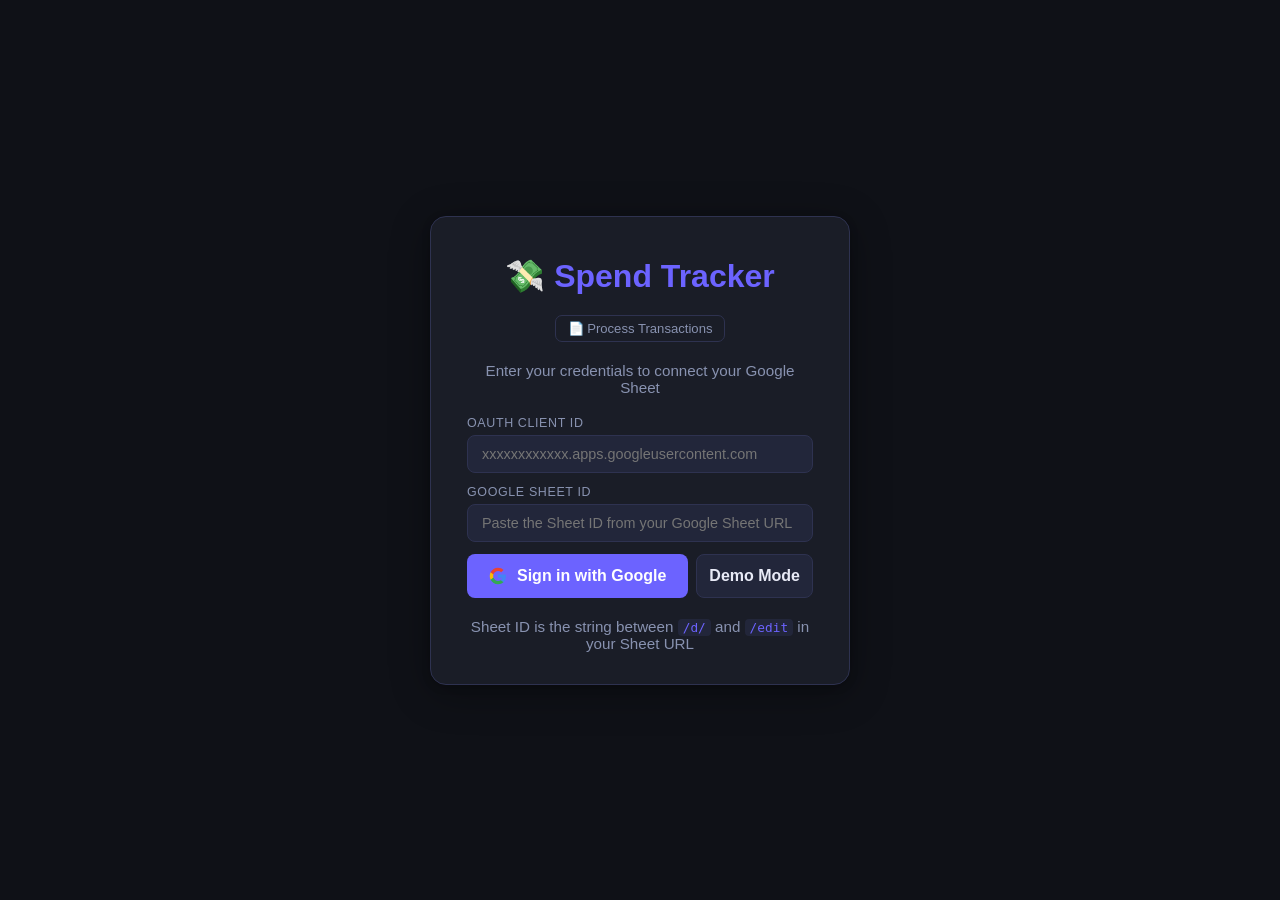
==== commit fb89a5a2: "(1) add user name (2) dynamically read in all tabs with 4-digit years as names" ====
--- a/index.html
+++ b/index.html
@@ -74,6 +74,78 @@
     button.ctrl-btn:hover { background: var(--border); }
     #signout-btn { color: var(--muted); font-size: 0.8rem; }
 
+    /* ── LOGIN CARD ── */
+    .login-card {
+      background: var(--surface);
+      border: 1px solid var(--border);
+      border-radius: 16px;
+      box-shadow: 0 8px 40px #00000055, 0 2px 8px #00000033;
+      padding: 40px 36px 32px;
+      width: 420px;
+      max-width: 100%;
+      display: flex;
+      flex-direction: column;
+      align-items: center;
+      gap: 20px;
+    }
+    .login-card h1 { color: var(--accent); font-size: 1.8rem; margin: 0; }
+    .login-card > p { color: var(--muted); font-size: 0.95rem; margin: 0; text-align: center; }
+    .login-card #config-form { width: 100%; }
+    .login-card .auth-hint { text-align: center; }
+    .login-card #config-status { text-align: center; }
+    .login-card #auth-error { text-align: center; }
+
+    /* Google-branded sign-in button */
+    #signin-btn {
+      display: flex; align-items: center; justify-content: center; gap: 10px;
+    }
+    #signin-btn svg { flex-shrink: 0; }
+
+    /* ── USER MENU (top-right in app) ── */
+    .user-menu { position: relative; display: inline-flex; align-items: center; }
+    .user-menu-btn {
+      display: flex; align-items: center; gap: 8px;
+      background: var(--surface2); border: 1px solid var(--border); color: var(--text);
+      padding: 6px 10px 6px 8px; border-radius: 8px; font-size: 0.85rem; cursor: pointer;
+      transition: border-color 0.15s, background 0.15s;
+    }
+    .user-menu-btn:hover { border-color: var(--accent); background: var(--border); }
+    .user-avatar-circle {
+      width: 28px; height: 28px; border-radius: 50%;
+      background: var(--accent); color: #fff;
+      display: flex; align-items: center; justify-content: center;
+      font-size: 0.72rem; font-weight: 700; flex-shrink: 0; overflow: hidden;
+    }
+    .user-avatar-circle img { width: 100%; height: 100%; object-fit: cover; border-radius: 50%; }
+    .user-menu-name { max-width: 140px; overflow: hidden; text-overflow: ellipsis; white-space: nowrap; }
+    .user-caret {
+      width: 14px; height: 14px; flex-shrink: 0; color: var(--muted);
+      transition: transform 0.15s;
+    }
+    .user-menu.open .user-caret { transform: rotate(180deg); }
+    .user-dropdown-menu {
+      display: none; position: absolute; top: calc(100% + 8px); right: 0;
+      min-width: 220px; background: var(--surface); border: 1px solid var(--border);
+      border-radius: 12px; box-shadow: 0 8px 32px #00000077; z-index: 1000;
+      overflow: hidden;
+    }
+    .user-dropdown-menu.open { display: block; }
+    .user-dropdown-header {
+      padding: 12px 16px; border-bottom: 1px solid var(--border);
+    }
+    .user-dropdown-header .ud-name { font-size: 0.88rem; font-weight: 600; color: var(--text); }
+    .user-dropdown-header .ud-email { font-size: 0.78rem; color: var(--muted); margin-top: 2px; overflow: hidden; text-overflow: ellipsis; white-space: nowrap; max-width: 188px; }
+    .ud-item {
+      display: flex; align-items: center; gap: 10px;
+      padding: 9px 16px; font-size: 0.85rem; color: var(--muted);
+      cursor: pointer; background: none; border: none; width: 100%;
+      text-align: left; font-family: inherit; transition: background 0.12s, color 0.12s;
+    }
+    .ud-item:hover { background: var(--surface2); color: var(--text); }
+    .ud-item svg { flex-shrink: 0; }
+    .ud-item.danger:hover { background: #e05c5c18; color: #e05c5c; }
+    .ud-divider { height: 1px; background: var(--border); }
+
     /* KPI CARDS */
     .kpi-grid { display: grid; grid-template-columns: repeat(auto-fit, minmax(180px, 1fr)); gap: 16px; margin-bottom: 28px; }
     .kpi-card {
@@ -127,7 +199,6 @@
     .pagination { display: flex; justify-content: flex-end; align-items: center; gap: 10px; margin-top: 14px; font-size: 0.85rem; color: var(--muted); }
     .page-btn { background: var(--surface2); border: 1px solid var(--border); color: var(--text); padding: 5px 12px; border-radius: 6px; cursor: pointer; }
     .page-btn:disabled { opacity: 0.35; cursor: default; }
-
     
     /* Make modal inputs match main config inputs */
     .modal-box input {
@@ -236,6 +307,7 @@
 <body>
 <!-- AUTH SCREEN -->
 <div id="auth-screen">
+  <div class="login-card">
   <h1>&#x1F4B8; Spend Tracker</h1>
       <nav class="header-nav"><a href="./process.html" class="nav-link">&#x1F4C4; Process Transactions</a></nav>
   <p>Enter your credentials to connect your Google Sheet</p>
@@ -250,12 +322,21 @@
       <input type="text" id="sheet-id-input" placeholder="Paste the Sheet ID from your Google Sheet URL" autocomplete="off" spellcheck="false" />
     </div>
     <div class="btn-row">
-      <button id="signin-btn">Sign in with Google</button>
+      <button id="signin-btn">
+        <svg width="18" height="18" viewBox="0 0 24 24" aria-hidden="true">
+          <path d="M22.56 12.25c0-.78-.07-1.53-.2-2.25H12v4.26h5.92c-.26 1.37-1.04 2.53-2.21 3.31v2.77h3.57c2.08-1.92 3.28-4.74 3.28-8.09z" fill="#4285F4"/>
+          <path d="M12 23c2.97 0 5.46-.98 7.28-2.66l-3.57-2.77c-.98.66-2.23 1.06-3.71 1.06-2.86 0-5.29-1.93-6.16-4.53H2.18v2.84C3.99 20.53 7.7 23 12 23z" fill="#34A853"/>
+          <path d="M5.84 14.09c-.22-.66-.35-1.36-.35-2.09s.13-1.43.35-2.09V7.07H2.18C1.43 8.55 1 10.22 1 12s.43 3.45 1.18 4.93l3.66-2.84z" fill="#FBBC05"/>
+          <path d="M12 5.38c1.62 0 3.06.56 4.21 1.64l3.15-3.15C17.45 2.09 14.97 1 12 1 7.7 1 3.99 3.47 2.18 7.07l3.66 2.84c.87-2.6 3.3-4.53 6.16-4.53z" fill="#EA4335"/>
+        </svg>
+        Sign in with Google
+      </button>
       <button id="demo-mode-btn" type="button" class="demo-mode-btn">Demo Mode</button>
     </div>
     <div id="auth-error"></div>
   </div>
   <p class="auth-hint">Sheet ID is the string between <code>/d/</code> and <code>/edit</code> in your Sheet URL</p>
+  </div>
 </div>
 
 <!-- LOADING -->
@@ -338,7 +419,34 @@
       </div>
       <button class="ctrl-btn" id="cat-type-btn">&#x2699;&#xFE0F; Categories</button>
       <button class="ctrl-btn" id="refresh-btn">&#x27F3; Refresh</button>
-      <button class="ctrl-btn" id="signout-btn">Sign Out</button>
+      <div class="user-menu" id="user-menu">
+        <button class="user-menu-btn" id="user-menu-btn" aria-haspopup="true" aria-expanded="false">
+          <div class="user-avatar-circle" id="user-avatar">
+            <span id="user-initials">?</span>
+          </div>
+          <span class="user-menu-name" id="user-menu-name">Account</span>
+          <svg class="user-caret" viewBox="0 0 24 24" fill="none" stroke="currentColor" stroke-width="2" aria-hidden="true"><polyline points="6 9 12 15 18 9"/></svg>
+        </button>
+        <div class="user-dropdown-menu" id="user-dropdown-menu" role="menu">
+          <div class="user-dropdown-header">
+            <div class="ud-name" id="ud-name">—</div>
+            <div class="ud-email" id="ud-email">—</div>
+          </div>
+          <button class="ud-item" role="menuitem" id="ud-profile-btn">
+            <svg width="15" height="15" viewBox="0 0 24 24" fill="none" stroke="currentColor" stroke-width="2" aria-hidden="true"><path d="M20 21v-2a4 4 0 0 0-4-4H8a4 4 0 0 0-4 4v2"/><circle cx="12" cy="7" r="4"/></svg>
+            Profile
+          </button>
+          <button class="ud-item" role="menuitem" id="ud-settings-btn">
+            <svg width="15" height="15" viewBox="0 0 24 24" fill="none" stroke="currentColor" stroke-width="2" aria-hidden="true"><circle cx="12" cy="12" r="3"/><path d="M19.07 4.93l-1.41 1.41M5.34 18.66l-1.41 1.41M22 12h-2M4 12H2M18.66 18.66l1.41-1.41M5.34 5.34L3.93 3.93M12 2v2M12 20v2"/></svg>
+            Settings
+          </button>
+          <div class="ud-divider"></div>
+          <button class="ud-item danger" role="menuitem" id="signout-btn">
+            <svg width="15" height="15" viewBox="0 0 24 24" fill="none" stroke="currentColor" stroke-width="2" aria-hidden="true"><path d="M9 21H5a2 2 0 0 1-2-2V5a2 2 0 0 1 2-2h4"/><polyline points="16 17 21 12 16 7"/><line x1="21" y1="12" x2="9" y2="12"/></svg>
+            Sign Out
+          </button>
+        </div>
+      </div>
     </div>
   </header>
 
@@ -455,6 +563,77 @@
 </div>
 
 <script>
+// ─── USER MENU ────────────────────────────────────────────────────────────────
+async function fetchUserProfile(token) {
+  try {
+    const res = await fetch('https://www.googleapis.com/oauth2/v3/userinfo', {
+      headers: { Authorization: 'Bearer ' + token }
+    });
+    if (!res.ok) return;
+    const p = await res.json();
+    setUserMenu({
+      name:    p.name    || p.email || 'User',
+      email:   p.email   || '',
+      picture: p.picture || null,
+    });
+    console.log(p.name, p.email)
+  } catch (e) {
+    console.log("Fail to get user info.")
+  }
+}
+
+function setUserMenu(user) {
+  document.getElementById('user-menu-name').textContent = user.name;
+  document.getElementById('ud-name').textContent  = user.name;
+  document.getElementById('ud-email').textContent = user.email;
+
+  const avatarEl = document.getElementById('user-avatar');
+
+  if (user.picture) {
+    // Bump Google's size token to 2× container size for crisp rendering
+    const src = user.picture.replace(/=s\d+-c$/, '=s56-c');
+
+    const img = document.createElement('img');
+    img.src              = src;
+    img.alt              = user.name;
+    img.crossOrigin      = 'anonymous'; // avoids taint issues
+    img.style.width      = '100%';
+    img.style.height     = '100%';
+    img.style.objectFit  = 'cover';
+    img.style.borderRadius = '50%';
+
+    avatarEl.innerHTML = ''; // clear the initials span
+    avatarEl.appendChild(img);
+  } else {
+    const initials = user.name.split(' ').map(w => w[0]).join('').slice(0, 2).toUpperCase();
+    document.getElementById('user-initials').textContent = initials;
+  }
+}
+
+(function initUserMenuToggle() {
+  const menuWrap = document.getElementById('user-menu');
+  const menuBtn  = document.getElementById('user-menu-btn');
+  const dropdown = document.getElementById('user-dropdown-menu');
+
+  function closeMenu() {
+    menuWrap.classList.remove('open');
+    dropdown.classList.remove('open');
+    menuBtn.setAttribute('aria-expanded', 'false');
+  }
+  function openMenu() {
+    menuWrap.classList.add('open');
+    dropdown.classList.add('open');
+    menuBtn.setAttribute('aria-expanded', 'true');
+  }
+
+  menuBtn.addEventListener('click', (e) => {
+    e.stopPropagation();
+    dropdown.classList.contains('open') ? closeMenu() : openMenu();
+  });
+  dropdown.addEventListener('click', (e) => e.stopPropagation());
+  document.addEventListener('click', closeMenu);
+})();
+
 // ─── CONFIG LOADING ───────────────────────────────────────────────────────────
 // Reads CLIENT_ID and SHEET_ID from config.json sitting next to this file.
 // config.json format:
@@ -557,10 +736,16 @@
 
   tokenClient = google.accounts.oauth2.initTokenClient({
     client_id: clientId,
-    scope: 'https://www.googleapis.com/auth/spreadsheets.readonly',
+    scope: [
+    'openid',
+    'https://www.googleapis.com/auth/userinfo.email',
+    'https://www.googleapis.com/auth/userinfo.profile',
+    'https://www.googleapis.com/auth/spreadsheets.readonly'
+  ].join(' '),
     callback: async (resp) => {
       if (resp.error) { showAuthError('Sign-in failed: ' + resp.error); return; }
       accessToken = resp.access_token;
+      fetchUserProfile(accessToken);
       await loadAllData(sheetId);
     }
   });
@@ -574,68 +759,88 @@
 }
 
 // ─── DATA FETCHING ────────────────────────────────────────────────────────────
+async function discoverSheetTabs(sheetId) {
+  const url = `https://sheets.googleapis.com/v4/spreadsheets/${sheetId}?fields=sheets.properties.title`;
+  const res = await fetch(url, {
+    headers: { Authorization: `Bearer ${accessToken}` }
+  });
+  const json = await res.json();
+  return json.sheets.map(s => s.properties.title);
+}
+
 async function loadAllData(sheetId) {
   document.getElementById('auth-screen').style.display = 'none';
   document.getElementById('loading').style.display = 'block';
 
-  // Extend this array when you add new year tabs to your sheet
-  const years = CONFIG.years || ['2023', '2024', '2025', '2026'];
-  let combined = [];
-
-  for (const year of years) {
-    try {
-      const range = encodeURIComponent(`${year}!A:H`);
-      const url = `https://sheets.googleapis.com/v4/spreadsheets/${sheetId}/values/${range}`;
-      const res = await fetch(url, { headers: { Authorization: `Bearer ${accessToken}` } });
-      if (!res.ok) continue;
-      const json = await res.json();
-      const rows = json.values || [];
-      if (rows.length < 2) continue;
-
-      const headers = rows[0].map(h => h.trim().toLowerCase());
-      const idx = {
-        date:         headers.indexOf('date'),
-        description:  headers.indexOf('description'),
-        amount:       headers.indexOf('amount'),
-        account:      headers.indexOf('account'),
-        category:     headers.indexOf('category'),
-        month:        headers.indexOf('month'),
-        accountOwner: headers.indexOf('account owner'),
-        notes:        headers.indexOf('notes'),
-      };
-
-      for (let i = 1; i < rows.length; i++) {
-        const r = rows[i];
-        const amount = parseFloat((r[idx.amount] || '0').replace(/[$,]/g, ''));
-        if (!r[idx.date] || isNaN(amount) || amount === 0) continue;
-        const parts = r[idx.date].split('/');
-        const dateObj = parts.length === 3
-          ? new Date(parseInt(parts[2]), parseInt(parts[0]) - 1, parseInt(parts[1]))
-          : null;
-        combined.push({
-          date:         r[idx.date] || '',
-          dateObj,
-          year:         parseInt(year),
-          monthNum:     dateObj ? dateObj.getMonth() + 1 : null,
-          description:  r[idx.description] || '',
-          amount,
-          account:      idx.account >= 0      ? (r[idx.account] || '')      : '',
-          category:     idx.category >= 0     ? (r[idx.category] || 'Uncategorized') : 'Uncategorized',
-          accountOwner: idx.accountOwner >= 0 ? (r[idx.accountOwner] || '') : '',
-          notes:        idx.notes >= 0        ? (r[idx.notes] || '')        : '',
+  // Get Data from either Config File or only tabs named as 4-digit years only (e.g. "2020", "2021", etc.)
+  const allTabs = await discoverSheetTabs(sheetId);
+  const sheetTabs = CONFIG.sheetTabs 
+    ?? allTabs.filter(name => /^\d{4}$/.test(name));
+
+  const results = await Promise.all(
+    sheetTabs.map(async tab => {
+      try {
+        const range = encodeURIComponent(`${tab}!A:H`);
+        const url = `https://sheets.googleapis.com/v4/spreadsheets/${sheetId}/values/${range}`;
+        const res = await fetch(url, { headers: { Authorization: `Bearer ${accessToken}` } });
+        console.log(`Tab "${tab}" → HTTP ${res.status}`);
+        if (!res.ok) return [];
+        const json = await res.json();
+        const rows = json.values;
+        console.log(`Tab "${tab}" → rows:`, rows?.length);
+        if (!rows || rows.length < 2) return [];
+
+        const headers = rows[0].map(h => h.trim().toLowerCase());
+        console.log(`Tab "${tab}" → headers:`, headers);
+        const idx = {
+          date:         headers.indexOf('date'),
+          description:  headers.indexOf('description'),
+          amount:       headers.indexOf('amount'),
+          account:      headers.indexOf('account'),
+          category:     headers.indexOf('category'),
+          month:        headers.indexOf('month'),
+          accountOwner: headers.indexOf('account owner'),
+          notes:        headers.indexOf('notes'),
+        };
+
+        return rows.slice(1).flatMap(r => {
+          const amount = parseFloat((r[idx.amount] || '0').replace(/[$,]/g, ''));
+          if (!r[idx.date] || isNaN(amount) || amount === 0) return [];
+          const parts = r[idx.date].split('/');
+          const dateObj = parts.length === 3
+            ? new Date(parseInt(parts[2]), parseInt(parts[0]) - 1, parseInt(parts[1]))
+            : null;
+          return [{
+            date:         r[idx.date] || '',
+            dateObj,
+            year:         dateObj ? dateObj.getFullYear() : null,
+            monthNum:     dateObj ? dateObj.getMonth() + 1 : null,
+            description:  r[idx.description] || '',
+            amount,
+            account:      idx.account      >= 0 ? (r[idx.account]      || '')               : '',
+            category:     idx.category     >= 0 ? (r[idx.category]     || 'Uncategorized')  : 'Uncategorized',
+            accountOwner: idx.accountOwner >= 0 ? (r[idx.accountOwner] || '')               : '',
+            notes:        idx.notes        >= 0 ? (r[idx.notes]        || '')               : '',
+          }];
         });
+
+      } catch (e) {
+        console.warn(`Could not load sheet tab "${tab}"`, e);
+        return [];
       }
-    } catch (e) {
-      console.warn(`Could not load sheet tab "${year}":`, e);
-    }
-  }
-
-  allData = combined.sort((a, b) => (b.dateObj || 0) - (a.dateObj || 0));
+    })
+  );
+  console.log('sheetTabs used:', sheetTabs);
+  console.log('results:', results);
+  console.log('allData after flat:', results.flat().length, 'rows');
+
+  allData = results.flat().sort((a, b) => (b.dateObj || 0) - (a.dateObj || 0));
   document.getElementById('loading').style.display = 'none';
   document.getElementById('app').style.display = 'block';
   populateFilters();
   applyFiltersAndRender();
 }
+
 
 // ─── FILTERS ──────────────────────────────────────────────────────────────────
 function populateFilters() {
@@ -776,7 +981,7 @@
 
   document.getElementById('kpi-income').textContent      = fmt(totalIncome);
   document.getElementById('kpi-income-sub').textContent  = `${incomeRows.length} transactions`;
-  document.getElementById('kpi-expenses').textContent    = fmt(Math.abs(totalExpense));
+  document.getElementById('kpi-expenses').textContent    = fmt(-totalExpense);
   document.getElementById('kpi-expenses-sub').textContent= `${expenseRows.length} transactions`;
 
   const netEl = document.getElementById('kpi-net');
@@ -786,15 +991,15 @@
 
   const monthKeys  = [...new Set(expenseRows.filter(r => r.monthNum).map(r => `${r.year}-${r.monthNum}`))];
   const avgExpense = monthKeys.length ? totalExpense / monthKeys.length : totalExpense;
-  document.getElementById('kpi-avg-month').textContent = fmt(Math.abs(avgExpense));
+  document.getElementById('kpi-avg-month').textContent = fmt(-avgExpense);
   document.getElementById('kpi-avg-sub').textContent   = `over ${monthKeys.length} month${monthKeys.length !== 1 ? 's' : ''}`;
 
-  // Top expense category by absolute spend
+  // Top expense category is "largest negative" number
   const catGroups = groupBy(expenseRows, r => r.category);
-  const topCat    = Object.entries(catGroups).sort((a,b) => Math.abs(sumArr(b[1])) - Math.abs(sumArr(a[1])))[0];
+  const topCat    = Object.entries(catGroups).sort((a,b) => sumArr(a[1]) - sumArr(b[1]))[0];
   if (topCat) {
     document.getElementById('kpi-top-cat').textContent     = topCat[0];
-    document.getElementById('kpi-top-cat-sub').textContent = fmt(Math.abs(sumArr(topCat[1])));
+    document.getElementById('kpi-top-cat-sub').textContent = fmt(-sumArr(topCat[1]));
   }
 
   document.getElementById('kpi-txns').textContent     = filteredData.length.toLocaleString();
@@ -862,7 +1067,7 @@
   const rows = filteredData.filter(r => categoryTypes[r.category] === 'Expense' && r.monthNum);
   const keys = [...new Set(rows.map(r => getFreqKey(r)).filter(Boolean))].sort();
   const labels = keys.map(freqKeyLabel);
-  const values = keys.map(k => Math.abs(sumArr(rows.filter(r => getFreqKey(r) === k))));
+  const values = keys.map(k => -sumArr(rows.filter(r => getFreqKey(r) === k)));
   charts['exptrend'] = new Chart(document.getElementById('chart-expense-trend'), {
     type: 'line',
     data: { labels, datasets: [{ label: 'Expenses', data: values, borderColor: '#e05c5c', backgroundColor: '#e05c5c22', fill: true, tension: 0.4, pointRadius: 4, pointBackgroundColor: '#e05c5c' }] },
@@ -887,12 +1092,12 @@
   destroyChart('catmonth');
   const rows = filteredData.filter(r => categoryTypes[r.category] === 'Expense' && r.monthNum);
   const topCats = Object.entries(groupBy(rows, r => r.category))
-    .sort((a, b) => Math.abs(sumArr(b[1])) - Math.abs(sumArr(a[1]))).slice(0, 6).map(e => e[0]);
+    .sort((a, b) => sumArr(a[1]) - sumArr(b[1])).map(e => e[0]);
   const keys = [...new Set(rows.map(r => getFreqKey(r)).filter(Boolean))].sort();
   const labels = keys.map(freqKeyLabel);
   const datasets = topCats.map((cat, i) => ({
     label: cat,
-    data: keys.map(k => Math.abs(sumArr(rows.filter(r => r.category === cat && getFreqKey(r) === k)))),
+    data: keys.map(k => -sumArr(rows.filter(r => r.category === cat && getFreqKey(r) === k))),
     backgroundColor: PALETTE[i % PALETTE.length] + 'cc', borderRadius: 4,
   }));
   charts['catmonth'] = new Chart(document.getElementById('chart-category-period'), {
@@ -906,7 +1111,7 @@
   destroyChart('donut');
   const rows   = filteredData.filter(r => (categoryTypes[r.category] || 'Expense') === 'Expense');
   const sorted = Object.entries(groupBy(rows, r => r.category))
-    .map(([cat, recs]) => [cat, Math.abs(sumArr(recs))]).sort((a, b) => b[1] - a[1]);
+    .map(([cat, recs]) => [cat, -sumArr(recs)]).sort((a, b) => a[1] - b[1]);
   const palette = sorted.map((_, i) => PALETTE[i % PALETTE.length]);
   charts['donut'] = new Chart(document.getElementById('chart-category-donut'), {
     type: 'doughnut',
@@ -925,7 +1130,7 @@
   destroyChart('catbar');
   const rows   = filteredData.filter(r => (categoryTypes[r.category] || 'Expense') === 'Expense');
   const sorted = Object.entries(groupBy(rows, r => r.category))
-    .map(([cat, recs]) => [cat, Math.abs(sumArr(recs))]).sort((a, b) => b[1] - a[1]).slice(0, 10);
+    .map(([cat, recs]) => [cat, -sumArr(recs)]).sort((a, b) => b[1] - a[1]).slice(0, 10);
   charts['catbar'] = new Chart(document.getElementById('chart-category-bar'), {
     type: 'bar',
     data: { labels: sorted.map(e => e[0]), datasets: [{ data: sorted.map(e => e[1]), backgroundColor: PALETTE, borderRadius: 6 }] },
@@ -1053,7 +1258,10 @@
             (b.dataset.type === 'Expense' && t === 'Expense' ? ' active-expense' : '') +
             (b.dataset.type === 'Income'  && t === 'Income'  ? ' active-income'  : '');
         });
-        renderKPIs(); // live update KPIs, no need to re-filter
+        // live update everything now that category type changed
+        renderKPIs();
+        updateChartTitles();
+        renderCharts();
       });
     });
     list.appendChild(row);
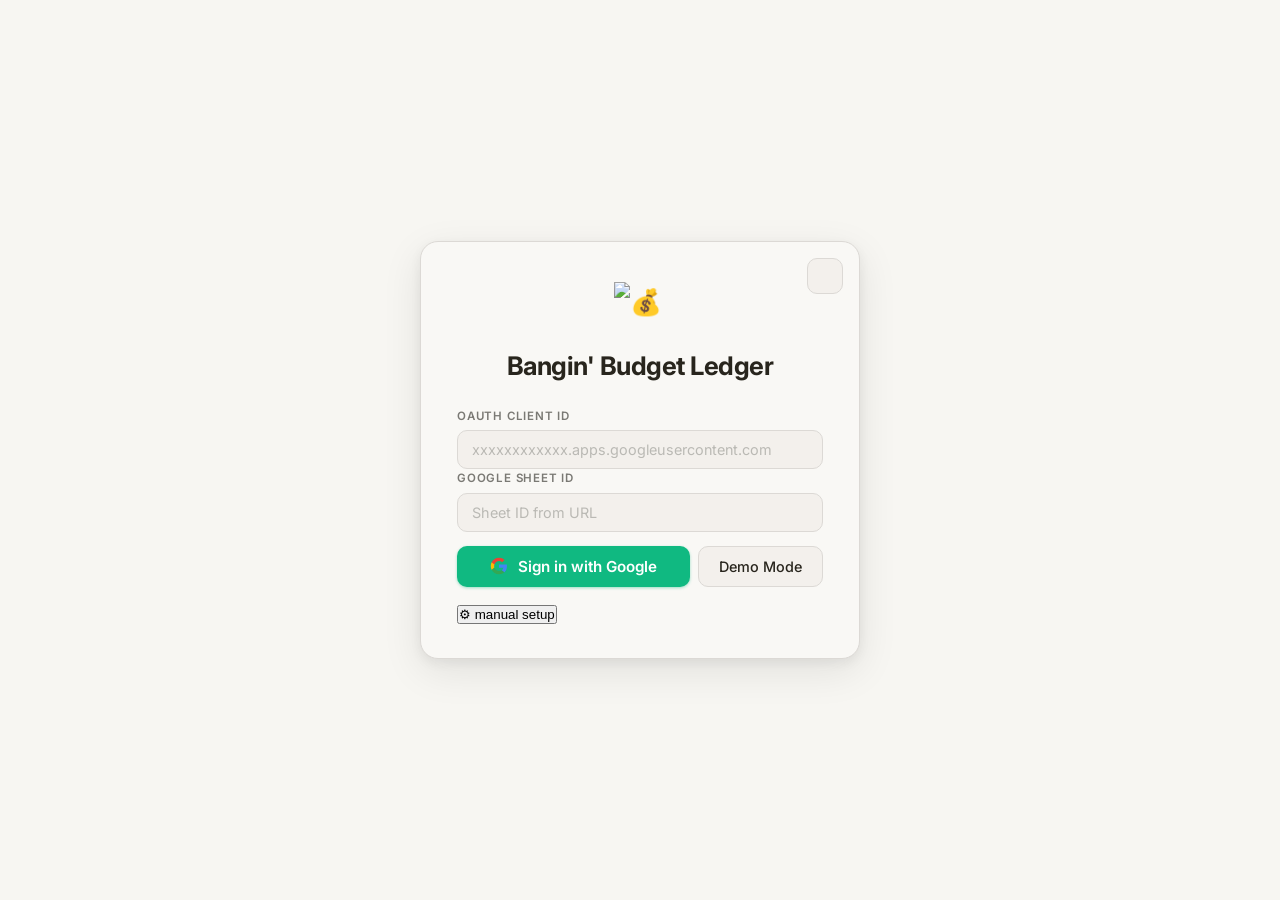
==== commit d2bdb3f9: "fix buttons not wired on session refresh" ====
--- a/index.html
+++ b/index.html
@@ -3,324 +3,42 @@
 <head>
   <meta charset="UTF-8" />
   <meta name="viewport" content="width=device-width, initial-scale=1.0"/>
-  <title>Spend Tracker</title>
+  <title>BBL</title>
+  <link rel="icon" type="image/x-icon" href="./favicon.ico">
+  <script>
+    window.ENV = {
+      CLIENT_ID: "${CLIENT_ID}",
+      SHEET_ID_DATA: "${SHEET_ID_DATA}",
+      DOC_ID_CONFIG: "${DOC_ID_CONFIG}"
+    };
+  </script>
   <script src="https://accounts.google.com/gsi/client" async defer></script>
   <script src="./chart.umd.min.js"></script>
-  <style>
-    :root {
-      --bg: #0f1117;
-      --surface: #1a1d27;
-      --surface2: #22263a;
-      --accent: #6c63ff;
-      --accent2: #ff6584;
-      --text: #e8eaf6;
-      --muted: #8892b0;
-      --border: #2e3250;
-      --green: #43e97b;
-      --red: #ff6584;
-    }
-    * { box-sizing: border-box; margin: 0; padding: 0; }
-    body { background: var(--bg); color: var(--text); font-family: 'Segoe UI', sans-serif; min-height: 100vh; }
-
-    /* AUTH SCREEN */
-    #auth-screen {
-      display: flex; flex-direction: column; align-items: center; justify-content: center;
-      height: 100vh; gap: 24px;
-    }
-    #auth-screen h1 { font-size: 2rem; color: var(--accent); }
-    #auth-screen p { color: var(--muted); font-size: 0.95rem; }
-    #config-form { display: flex; flex-direction: column; gap: 12px; width: 360px; }
-    #config-form input {
-      background: var(--surface2); border: 1px solid var(--border); color: var(--text);
-      padding: 10px 14px; border-radius: 8px; font-size: 0.9rem; outline: none;
-    }
-    #config-form input:focus { border-color: var(--accent); }
-    #signin-btn {
-      background: var(--accent); color: white; border: none; padding: 12px;
-      border-radius: 8px; font-size: 1rem; cursor: pointer; font-weight: 600;
-      transition: opacity 0.2s; width: 100%;
-    }
-    #signin-btn:hover { opacity: 0.85; }
-    #config-status { font-size: 0.8rem; color: var(--green); display: none; }
-    #auth-error { color: var(--red); font-size: 0.85rem; display: none; }
-
-    /* ── AUTH FORM LABELS ── */
-    .field-group { display: flex; flex-direction: column; gap: 5px; }
-    .field-group label { font-size: 0.78rem; color: var(--muted); text-transform: uppercase; letter-spacing: 0.05em; }
-    .auth-hint { font-size: 0.75rem; color: var(--muted); max-width: 380px; text-align: center; }
-    .auth-hint code { background: var(--surface2); padding: 1px 5px; border-radius: 4px; font-size: 0.8rem; color: var(--accent); }
-    .btn-row { display:flex; gap:8px; }
-    .btn-row #signin-btn { flex: 1 1 auto; width: auto; }
-    .demo-mode-btn { background:var(--surface2); border:1px solid var(--border); color:var(--text); padding:12px; border-radius:8px; cursor:pointer; font-size: 1rem; font-weight: 600; }
-
-    /* LOADING */
-    #loading { display: none; text-align: center; padding: 60px; color: var(--muted); }
-    .spinner { width: 36px; height: 36px; border: 3px solid var(--border); border-top-color: var(--accent); border-radius: 50%; animation: spin 0.8s linear infinite; margin: 0 auto 16px; }
-    @keyframes spin { to { transform: rotate(360deg); } }
-
-    /* MAIN APP */
-    #app { display: none; padding: 24px; max-width: 1400px; margin: 0 auto; }
-    header {
-      display: flex; align-items: center; justify-content: space-between;
-      margin-bottom: 28px; flex-wrap: wrap; gap: 12px;
-    }
-    header h1 { font-size: 1.6rem; color: var(--accent); }
-    .header-controls { display: flex; gap: 12px; align-items: center; flex-wrap: wrap; }
-    select, button.ctrl-btn {
-      background: var(--surface2); border: 1px solid var(--border); color: var(--text);
-      padding: 8px 14px; border-radius: 8px; font-size: 0.85rem; cursor: pointer; outline: none;
-    }
-    select:focus, button.ctrl-btn:focus { border-color: var(--accent); }
-    button.ctrl-btn:hover { background: var(--border); }
-    #signout-btn { color: var(--muted); font-size: 0.8rem; }
-
-    /* ── LOGIN CARD ── */
-    .login-card {
-      background: var(--surface);
-      border: 1px solid var(--border);
-      border-radius: 16px;
-      box-shadow: 0 8px 40px #00000055, 0 2px 8px #00000033;
-      padding: 40px 36px 32px;
-      width: 420px;
-      max-width: 100%;
-      display: flex;
-      flex-direction: column;
-      align-items: center;
-      gap: 20px;
-    }
-    .login-card h1 { color: var(--accent); font-size: 1.8rem; margin: 0; }
-    .login-card > p { color: var(--muted); font-size: 0.95rem; margin: 0; text-align: center; }
-    .login-card #config-form { width: 100%; }
-    .login-card .auth-hint { text-align: center; }
-    .login-card #config-status { text-align: center; }
-    .login-card #auth-error { text-align: center; }
-
-    /* Google-branded sign-in button */
-    #signin-btn {
-      display: flex; align-items: center; justify-content: center; gap: 10px;
-    }
-    #signin-btn svg { flex-shrink: 0; }
-
-    /* ── USER MENU (top-right in app) ── */
-    .user-menu { position: relative; display: inline-flex; align-items: center; }
-    .user-menu-btn {
-      display: flex; align-items: center; gap: 8px;
-      background: var(--surface2); border: 1px solid var(--border); color: var(--text);
-      padding: 6px 10px 6px 8px; border-radius: 8px; font-size: 0.85rem; cursor: pointer;
-      transition: border-color 0.15s, background 0.15s;
-    }
-    .user-menu-btn:hover { border-color: var(--accent); background: var(--border); }
-    .user-avatar-circle {
-      width: 28px; height: 28px; border-radius: 50%;
-      background: var(--accent); color: #fff;
-      display: flex; align-items: center; justify-content: center;
-      font-size: 0.72rem; font-weight: 700; flex-shrink: 0; overflow: hidden;
-    }
-    .user-avatar-circle img { width: 100%; height: 100%; object-fit: cover; border-radius: 50%; }
-    .user-menu-name { max-width: 140px; overflow: hidden; text-overflow: ellipsis; white-space: nowrap; }
-    .user-caret {
-      width: 14px; height: 14px; flex-shrink: 0; color: var(--muted);
-      transition: transform 0.15s;
-    }
-    .user-menu.open .user-caret { transform: rotate(180deg); }
-    .user-dropdown-menu {
-      display: none; position: absolute; top: calc(100% + 8px); right: 0;
-      min-width: 220px; background: var(--surface); border: 1px solid var(--border);
-      border-radius: 12px; box-shadow: 0 8px 32px #00000077; z-index: 1000;
-      overflow: hidden;
-    }
-    .user-dropdown-menu.open { display: block; }
-    .user-dropdown-header {
-      padding: 12px 16px; border-bottom: 1px solid var(--border);
-    }
-    .user-dropdown-header .ud-name { font-size: 0.88rem; font-weight: 600; color: var(--text); }
-    .user-dropdown-header .ud-email { font-size: 0.78rem; color: var(--muted); margin-top: 2px; overflow: hidden; text-overflow: ellipsis; white-space: nowrap; max-width: 188px; }
-    .ud-item {
-      display: flex; align-items: center; gap: 10px;
-      padding: 9px 16px; font-size: 0.85rem; color: var(--muted);
-      cursor: pointer; background: none; border: none; width: 100%;
-      text-align: left; font-family: inherit; transition: background 0.12s, color 0.12s;
-    }
-    .ud-item:hover { background: var(--surface2); color: var(--text); }
-    .ud-item svg { flex-shrink: 0; }
-    .ud-item.danger:hover { background: #e05c5c18; color: #e05c5c; }
-    .ud-divider { height: 1px; background: var(--border); }
-
-    /* KPI CARDS */
-    .kpi-grid { display: grid; grid-template-columns: repeat(auto-fit, minmax(180px, 1fr)); gap: 16px; margin-bottom: 28px; }
-    .kpi-card {
-      background: var(--surface); border: 1px solid var(--border); border-radius: 12px;
-      padding: 20px; display: flex; flex-direction: column; gap: 6px;
-    }
-    .kpi-label { color: var(--muted); font-size: 0.78rem; text-transform: uppercase; letter-spacing: 0.05em; }
-    .kpi-value { font-size: 1.6rem; font-weight: 700; color: var(--text); }
-    .kpi-sub { color: var(--muted); font-size: 0.8rem; }
-
-    /* CHARTS GRID */
-    .charts-grid { display: grid; grid-template-columns: 1fr 1fr; gap: 20px; margin-bottom: 28px; }
-    @media (max-width: 900px) { .charts-grid { grid-template-columns: 1fr; } }
-    .chart-card {
-      background: var(--surface); border: 1px solid var(--border); border-radius: 12px; padding: 20px;
-    }
-    .chart-card h3 { font-size: 0.9rem; color: var(--muted); margin-bottom: 16px; text-transform: uppercase; letter-spacing: 0.05em; }
-    .chart-wrap { position: relative; height: 280px; }
-    .chart-wrap-tall { position: relative; height: 320px; }
-    .chart-full { grid-column: 1 / -1; }
-
-    /* TABLE */
-    .table-card {
-      background: var(--surface); border: 1px solid var(--border); border-radius: 12px;
-      padding: 20px; margin-bottom: 28px; overflow-x: auto;
-    }
-    .table-header { display: flex; justify-content: space-between; align-items: center; margin-bottom: 16px; flex-wrap: wrap; gap: 10px; }
-    .table-header h3 { font-size: 0.9rem; color: var(--muted); text-transform: uppercase; letter-spacing: 0.05em; }
-    #search-input {
-      background: var(--surface2); border: 1px solid var(--border); color: var(--text);
-      padding: 7px 12px; border-radius: 8px; font-size: 0.85rem; outline: none; width: 220px;
-    }
-    #search-input:focus { border-color: var(--accent); }
-    table { width: 100%; border-collapse: collapse; font-size: 0.85rem; }
-    th {
-      text-align: left; padding: 10px 12px; color: var(--muted); font-weight: 600;
-      border-bottom: 1px solid var(--border); cursor: pointer; user-select: none; white-space: nowrap;
-    }
-    th:hover { color: var(--accent); }
-    td { padding: 9px 12px; border-bottom: 1px solid var(--border); color: var(--text); }
-    tr:last-child td { border-bottom: none; }
-    tr:hover td { background: var(--surface2); }
-    .amount-cell { font-weight: 600; }
-    .amount-cell.is-positive { color: #4caf91; }
-    .amount-cell.is-negative { color: #e05c5c; }
-
-    .category-badge {
-      display: inline-block; padding: 2px 8px; border-radius: 20px;
-      font-size: 0.75rem; background: var(--surface2); border: 1px solid var(--border);
-    }
-    .pagination { display: flex; justify-content: flex-end; align-items: center; gap: 10px; margin-top: 14px; font-size: 0.85rem; color: var(--muted); }
-    .page-btn { background: var(--surface2); border: 1px solid var(--border); color: var(--text); padding: 5px 12px; border-radius: 6px; cursor: pointer; }
-    .page-btn:disabled { opacity: 0.35; cursor: default; }
-    
-    /* Make modal inputs match main config inputs */
-    .modal-box input {
-      background: var(--surface2); border: 1px solid var(--border); color: var(--text);
-      padding: 10px 14px; border-radius: 8px; font-size: 0.9rem; outline: none; width: 100%;
-    }
-    .modal-box input:focus { border-color: var(--accent); }
-
-    /* ── KPI INCOME/EXPENSE TINTS ── */
-    .kpi-income { border-left: 3px solid #4caf91; }
-    .kpi-expense { border-left: 3px solid #e05c5c; }
-    .kpi-positive { color: #4caf91 !important; }
-    .kpi-negative { color: #e05c5c !important; }
-
-    /* ── MULTI-SELECT DROPDOWNS ── */
-    .multi-select-wrapper { position: relative; display: inline-block; }
-    .multi-select-trigger {
-      background: var(--surface2); border: 1px solid var(--border); color: var(--text);
-      padding: 8px 32px 8px 14px; border-radius: 8px; font-size: 0.85rem; cursor: pointer;
-      user-select: none; white-space: nowrap; min-width: 140px; position: relative; display: inline-block;
-    }
-    .multi-select-trigger::after {
-      content: "\25BE"; position: absolute; right: 12px; top: 50%; transform: translateY(-50%);
-      color: var(--muted); pointer-events: none;
-    }
-    .multi-select-trigger.open { border-color: var(--accent); }
-    .multi-select-dropdown {
-      display: none; position: absolute; top: calc(100% + 6px); left: 0; z-index: 1000;
-      background: var(--surface); border: 1px solid var(--border); border-radius: 10px;
-      min-width: 210px; max-height: 300px; overflow-y: auto;
-      box-shadow: 0 8px 32px #00000066; padding: 6px 0;
-    }
-    .multi-select-dropdown.open { display: block; }
-    .ms-search {
-      width: calc(100% - 16px); margin: 6px 8px 8px; padding: 7px 10px;
-      background: var(--surface2); border: 1px solid var(--border); border-radius: 6px;
-      color: var(--text); font-size: 0.82rem; outline: none; display: block;
-    }
-    .ms-search:focus { border-color: var(--accent); }
-    .ms-actions { display: flex; gap: 8px; padding: 0 12px 8px; border-bottom: 1px solid var(--border); margin-bottom: 4px; }
-    .ms-action-btn { font-size: 0.75rem; color: var(--accent); background: none; border: none; cursor: pointer; padding: 0; }
-    .ms-action-btn:hover { text-decoration: underline; }
-    .ms-option { display: flex; align-items: center; gap: 8px; padding: 7px 14px; cursor: pointer; font-size: 0.85rem; }
-    .ms-option:hover { background: var(--surface2); }
-    .ms-option input[type=checkbox] { accent-color: var(--accent); width: 14px; height: 14px; cursor: pointer; flex-shrink: 0; }
-    .ms-option label { cursor: pointer; flex: 1; overflow: hidden; text-overflow: ellipsis; white-space: nowrap; }
-    .ms-badge { background: var(--accent); color: white; border-radius: 10px; padding: 1px 7px; font-size: 0.72rem; font-weight: 700; margin-left: 4px; }
-
-    /* ── CATEGORY TYPE MODAL ── */
-    .modal-overlay {
-      position: fixed; inset: 0; background: #00000099; z-index: 2000;
-      display: flex; align-items: center; justify-content: center;
-    }
-    .modal-box {
-      background: var(--surface); border: 1px solid var(--border); border-radius: 14px;
-      padding: 28px; width: min(560px, 92vw); max-height: 80vh;
-      display: flex; flex-direction: column; gap: 14px;
-      box-shadow: 0 16px 60px #00000088;
-    }
-    .modal-header { display: flex; justify-content: space-between; align-items: center; }
-    .modal-header h2 { font-size: 1.1rem; font-weight: 700; }
-    .modal-close { background: none; border: none; color: var(--muted); font-size: 1.2rem; cursor: pointer; }
-    .modal-close:hover { color: var(--text); }
-    .modal-hint { font-size: 0.82rem; color: var(--muted); }
-    #cat-type-list { overflow-y: auto; flex: 1; display: flex; flex-direction: column; gap: 6px; }
-    .cat-type-row {
-      display: flex; align-items: center; justify-content: space-between;
-      padding: 9px 12px; border-radius: 8px; background: var(--surface2);
-    }
-    .cat-type-name { font-size: 0.88rem; flex: 1; }
-    .type-toggle { display: flex; border-radius: 6px; overflow: hidden; border: 1px solid var(--border); }
-    .type-btn {
-      padding: 5px 14px; font-size: 0.78rem; font-weight: 600; cursor: pointer;
-      border: none; background: var(--surface); color: var(--muted); transition: all 0.15s;
-    }
-    .type-btn.active-expense { background: #e05c5c22; color: #e05c5c; }
-    .type-btn.active-income  { background: #4caf9122; color: #4caf91; }
-
-    .header-nav { display: flex; align-items: center; gap: 4px; }
-    .nav-link { color: var(--muted); text-decoration: none; font-size: 0.82rem; padding: 5px 12px; border-radius: 7px; border: 1px solid var(--border); transition: color 0.15s, border-color 0.15s; white-space: nowrap; }
-    .nav-link:hover { color: var(--accent); border-color: var(--accent); }
-
-    /* ── FREQUENCY TOGGLE ── */
-    .freq-toggle-row {
-      display: flex;
-      align-items: center;
-      gap: 10px;
-      margin-bottom: 20px;  /* matches charts-grid gap of 20px */
-    }
-    .freq-toggle {
-      display: inline-flex; border: 1px solid var(--border);
-      border-radius: 8px; overflow: hidden; flex-shrink: 0;
-    }
-    .freq-btn {
-      background: var(--surface2); color: var(--muted);
-      border: none; padding: 7px 14px; font-size: 0.82rem;
-      font-weight: 600; cursor: pointer; font-family: inherit;
-      border-right: 1px solid var(--border); transition: background 0.15s, color 0.15s;
-    }
-    .freq-btn:last-child { border-right: none; }
-    .freq-btn:hover { color: var(--text); }
-    .freq-btn.active { background: var(--accent); color: white; }
-  </style>
+  <link rel="stylesheet" href="./styles.css">
 </head>
 
 <body>
 <!-- AUTH SCREEN -->
 <div id="auth-screen">
   <div class="login-card">
-  <h1>&#x1F4B8; Spend Tracker</h1>
-      <nav class="header-nav"><a href="./process.html" class="nav-link">&#x1F4C4; Process Transactions</a></nav>
-  <p>Enter your credentials to connect your Google Sheet</p>
+    <button class="theme-toggle" data-theme-toggle aria-label="Toggle theme"></button>
+    <h1 style="display: flex; flex-direction: column; align-items: center; gap: 0.5em;">
+      <img src="./favicon.ico" alt="💰" style="width: 2em; height: 2em; cursor: pointer;" onclick="window.cycleText(this.nextElementSibling, ['Bangin\' Budget Ledger', 'Bad B**** Ledger', 'Broke B**** Ledger', 'BBL'])">
+      <span>Bangin' Budget Ledger</span>
+    </h1>
   <div id="config-form">
+    <div id="env-status">&#x2713; Env variables found &mdash; values pre-filled</div>
     <div id="config-status">&#x2713; config.json found &mdash; values pre-filled</div>
+  <div id="manual-settings-panel">
     <div class="field-group">
       <label for="client-id-input">OAuth Client ID</label>
-      <input type="text" id="client-id-input" placeholder="xxxxxxxxxxxx.apps.googleusercontent.com" autocomplete="off" spellcheck="false" />
+      <input type="text" id="client-id-input" placeholder="xxxxxxxxxxxx.apps.googleusercontent.com" autocomplete="off" spellcheck="false"/>
     </div>
     <div class="field-group">
       <label for="sheet-id-input">Google Sheet ID</label>
-      <input type="text" id="sheet-id-input" placeholder="Paste the Sheet ID from your Google Sheet URL" autocomplete="off" spellcheck="false" />
-    </div>
+      <input type="text" id="sheet-id-input" placeholder="Sheet ID from URL" autocomplete="off" spellcheck="false"/>
+    </div>
+  </div>
     <div class="btn-row">
       <button id="signin-btn">
         <svg width="18" height="18" viewBox="0 0 24 24" aria-hidden="true">
@@ -333,9 +51,11 @@
       </button>
       <button id="demo-mode-btn" type="button" class="demo-mode-btn">Demo Mode</button>
     </div>
+    <div class="manual-settings-hint">
+      <button id="manual-settings-toggle" title="Enter credentials manually">⚙ manual setup</button>
+    </div>
     <div id="auth-error"></div>
   </div>
-  <p class="auth-hint">Sheet ID is the string between <code>/d/</code> and <code>/edit</code> in your Sheet URL</p>
   </div>
 </div>
 
@@ -373,53 +93,22 @@
 <!-- MAIN APP -->
 <div id="app">
   <header>
-    <h1>&#x1F4B8; Spend Tracker</h1>
+    <h1><img src="./favicon.ico" alt="💰" style="width: 1.2em; height: 1.2em; vertical-align: middle; margin-right: 0.5em; cursor: pointer;" onclick="window.cycleText(this.nextElementSibling, ['Bangin\' Budget Ledger', 'Bad B**** Ledger', 'Broke B**** Ledger', 'BBL'])"><span>Bangin' Budget Ledger</span></h1>
     <div class="header-controls">
-      <div class="multi-select-wrapper" id="year-wrapper">
-        <div class="multi-select-trigger" id="year-trigger">All Years</div>
-        <div class="multi-select-dropdown" id="year-dropdown">
-          <div class="ms-actions">
-            <button class="ms-action-btn" data-ms="year" data-action="all">Select all</button>
-            <button class="ms-action-btn" data-ms="year" data-action="clear">Clear all</button>
-          </div>
-          <div id="year-options"></div>
-        </div>
-      </div>
-      <div class="multi-select-wrapper" id="month-wrapper">
-        <div class="multi-select-trigger" id="month-trigger">All Months</div>
-        <div class="multi-select-dropdown" id="month-dropdown">
-          <div class="ms-actions">
-            <button class="ms-action-btn" data-ms="month" data-action="all">Select all</button>
-            <button class="ms-action-btn" data-ms="month" data-action="clear">Clear all</button>
-          </div>
-          <div id="month-options"></div>
-        </div>
-      </div>
-      <div class="multi-select-wrapper" id="owner-wrapper">
-        <div class="multi-select-trigger" id="owner-trigger">All Owners</div>
-        <div class="multi-select-dropdown" id="owner-dropdown">
-          <input class="ms-search" id="owner-search" type="text" placeholder="Search&#x2026;" />
-          <div class="ms-actions">
-            <button class="ms-action-btn" data-ms="owner" data-action="all">Select all</button>
-            <button class="ms-action-btn" data-ms="owner" data-action="clear">Clear all</button>
-          </div>
-          <div id="owner-options"></div>
-        </div>
-      </div>
-      <div class="multi-select-wrapper" id="cat-wrapper">
-        <div class="multi-select-trigger" id="cat-trigger">All Categories</div>
-        <div class="multi-select-dropdown" id="cat-dropdown">
-          <input class="ms-search" id="cat-search" type="text" placeholder="Search&#x2026;" />
-          <div class="ms-actions">
-            <button class="ms-action-btn" data-ms="cat" data-action="all">Select all</button>
-            <button class="ms-action-btn" data-ms="cat" data-action="clear">Clear all</button>
-          </div>
-          <div id="cat-options"></div>
-        </div>
-      </div>
-      <button class="ctrl-btn" id="cat-type-btn">&#x2699;&#xFE0F; Categories</button>
-      <button class="ctrl-btn" id="refresh-btn">&#x27F3; Refresh</button>
-      <div class="user-menu" id="user-menu">
+      <button class="ctrl-btn" id="cat-type-btn">&#x2699;&#xFE0F; Income/Expense</button>
+      <a href="./process.html" class="ctrl-btn" id="process-link" title="Process Transactions" aria-label="Process Transactions"><svg width="15" height="15" viewBox="0 0 24 24" fill="none" stroke="currentColor" stroke-width="2" aria-hidden="true">
+            <path d="M13 2H6a2 2 0 0 0-2 2v16a2 2 0 0 0 2 2h12a2 2 0 0 0 2-2V9z"/>
+            <polyline points="13 2 13 9 20 9"/>
+            <line x1="7" y1="13" x2="17" y2="13"/>
+            <line x1="7" y1="17" x2="17" y2="17"/>
+            <line x1="7" y1="9" x2="10" y2="9"/>
+          </svg></a>
+      <button class="ctrl-btn" id="refresh-btn" title="Refresh data" aria-label="Refresh data"><svg width="15" height="15" viewBox="0 0 24 24" fill="none" stroke="currentColor" stroke-width="2.5" aria-hidden="true">
+            <polyline points="23 4 23 10 17 10"/>
+            <path d="M20.49 15a9 9 0 1 1-2.12-9.36L23 10"/>
+          </svg></button>
+      <button class="theme-toggle" data-theme-toggle aria-label="Toggle theme"></button>
+            <div class="user-menu" id="user-menu">
         <button class="user-menu-btn" id="user-menu-btn" aria-haspopup="true" aria-expanded="false">
           <div class="user-avatar-circle" id="user-avatar">
             <span id="user-initials">?</span>
@@ -449,6 +138,51 @@
       </div>
     </div>
   </header>
+
+  <div class="filter-bar">
+      <div class="multi-select-wrapper" id="year-wrapper">
+        <div class="multi-select-trigger" id="year-trigger">All Years</div>
+        <div class="multi-select-dropdown" id="year-dropdown">
+          <div class="ms-actions">
+            <button class="ms-action-btn" data-ms="year" data-action="all">Select all</button>
+            <button class="ms-action-btn" data-ms="year" data-action="clear">Clear all</button>
+          </div>
+          <div id="year-options"></div>
+        </div>
+      </div>
+      <div class="multi-select-wrapper" id="month-wrapper">
+        <div class="multi-select-trigger" id="month-trigger">All Months</div>
+        <div class="multi-select-dropdown" id="month-dropdown">
+          <div class="ms-actions">
+            <button class="ms-action-btn" data-ms="month" data-action="all">Select all</button>
+            <button class="ms-action-btn" data-ms="month" data-action="clear">Clear all</button>
+          </div>
+          <div id="month-options"></div>
+        </div>
+      </div>
+      <div class="multi-select-wrapper" id="owner-wrapper">
+        <div class="multi-select-trigger" id="owner-trigger">All Owners</div>
+        <div class="multi-select-dropdown" id="owner-dropdown">
+          <input class="ms-search" id="owner-search" type="text" placeholder="Search&#x2026;" />
+          <div class="ms-actions">
+            <button class="ms-action-btn" data-ms="owner" data-action="all">Select all</button>
+            <button class="ms-action-btn" data-ms="owner" data-action="clear">Clear all</button>
+          </div>
+          <div id="owner-options"></div>
+        </div>
+      </div>
+      <div class="multi-select-wrapper" id="cat-wrapper">
+        <div class="multi-select-trigger" id="cat-trigger">All Categories</div>
+        <div class="multi-select-dropdown" id="cat-dropdown">
+          <input class="ms-search" id="cat-search" type="text" placeholder="Search&#x2026;" />
+          <div class="ms-actions">
+            <button class="ms-action-btn" data-ms="cat" data-action="all">Select all</button>
+            <button class="ms-action-btn" data-ms="cat" data-action="clear">Clear all</button>
+          </div>
+          <div id="cat-options"></div>
+        </div>
+      </div>
+  </div>
 
   <!-- KPIs -->
   <div class="kpi-grid">
@@ -562,814 +296,7 @@
   </div>
 </div>
 
-<script>
-// ─── USER MENU ────────────────────────────────────────────────────────────────
-async function fetchUserProfile(token) {
-  try {
-    const res = await fetch('https://www.googleapis.com/oauth2/v3/userinfo', {
-      headers: { Authorization: 'Bearer ' + token }
-    });
-    if (!res.ok) return;
-    const p = await res.json();
-    setUserMenu({
-      name:    p.name    || p.email || 'User',
-      email:   p.email   || '',
-      picture: p.picture || null,
-    });
-    console.log(p.name, p.email)
-  } catch (e) {
-    console.log("Fail to get user info.")
-  }
-}
-
-function setUserMenu(user) {
-  document.getElementById('user-menu-name').textContent = user.name;
-  document.getElementById('ud-name').textContent  = user.name;
-  document.getElementById('ud-email').textContent = user.email;
-
-  const avatarEl = document.getElementById('user-avatar');
-
-  if (user.picture) {
-    // Bump Google's size token to 2× container size for crisp rendering
-    const src = user.picture.replace(/=s\d+-c$/, '=s56-c');
-
-    const img = document.createElement('img');
-    img.src              = src;
-    img.alt              = user.name;
-    img.crossOrigin      = 'anonymous'; // avoids taint issues
-    img.style.width      = '100%';
-    img.style.height     = '100%';
-    img.style.objectFit  = 'cover';
-    img.style.borderRadius = '50%';
-
-    avatarEl.innerHTML = ''; // clear the initials span
-    avatarEl.appendChild(img);
-  } else {
-    const initials = user.name.split(' ').map(w => w[0]).join('').slice(0, 2).toUpperCase();
-    document.getElementById('user-initials').textContent = initials;
-  }
-}
-
-(function initUserMenuToggle() {
-  const menuWrap = document.getElementById('user-menu');
-  const menuBtn  = document.getElementById('user-menu-btn');
-  const dropdown = document.getElementById('user-dropdown-menu');
-
-  function closeMenu() {
-    menuWrap.classList.remove('open');
-    dropdown.classList.remove('open');
-    menuBtn.setAttribute('aria-expanded', 'false');
-  }
-  function openMenu() {
-    menuWrap.classList.add('open');
-    dropdown.classList.add('open');
-    menuBtn.setAttribute('aria-expanded', 'true');
-  }
-
-  menuBtn.addEventListener('click', (e) => {
-    e.stopPropagation();
-    dropdown.classList.contains('open') ? closeMenu() : openMenu();
-  });
-  dropdown.addEventListener('click', (e) => e.stopPropagation());
-  document.addEventListener('click', closeMenu);
-})();
-
-// ─── CONFIG LOADING ───────────────────────────────────────────────────────────
-// Reads CLIENT_ID and SHEET_ID from config.json sitting next to this file.
-// config.json format:
-// {
-//   "clientId": "YOUR_CLIENT_ID.apps.googleusercontent.com",
-//   "sheetId":  "YOUR_GOOGLE_SHEET_ID"
-// }
-
-let CONFIG = {};
-
-async function loadConfig() {
-  try {
-    const res = await fetch('./config.json');
-    if (!res.ok) throw new Error('no config');
-    CONFIG = await res.json();
-    let prefilled = false;
-    if (CONFIG.clientId) { document.getElementById('client-id-input').value = CONFIG.clientId; prefilled = true; }
-    if (CONFIG.sheetId)  { document.getElementById('sheet-id-input').value  = CONFIG.sheetId;  prefilled = true; }
-    if (prefilled) document.getElementById('config-status').style.display = 'block';
-  } catch {
-    // No config.json — boxes left blank for manual entry
-  }
-}
-
-// ─── STATE ────────────────────────────────────────────────────────────────────
-let accessToken = null;
-let allData = [];
-let filteredData = [];
-let sortCol = 'date';
-let sortDir = 'desc';
-let currentPage = 1;
-const PAGE_SIZE = 25;
-let charts = {};
-
-const MONTHS = ['Jan','Feb','Mar','Apr','May','Jun','Jul','Aug','Sep','Oct','Nov','Dec'];
-const PALETTE = [
-  '#6c63ff','#ff6584','#43e97b','#f7971e','#38f9d7','#fa709a',
-  '#a18cd1','#ffecd2','#96fbc4','#f093fb','#4facfe','#43cbff'
-];
-
-// ─── INIT ─────────────────────────────────────────────────────────────────────
-window.addEventListener('load', async () => {
-  await loadConfig();
-  document.getElementById('signin-btn').addEventListener('click', startSignIn);
-  // Demo Mode button wiring
-  const demoBtn = document.getElementById('demo-mode-btn');
-  const demoOverlay = document.getElementById('demo-overlay');
-  const demoClose = document.getElementById('demo-close');
-  const demoCancel = document.getElementById('demo-cancel');
-  const demoLoad = document.getElementById('demo-load-btn');
-  const demoSheetInput = document.getElementById('demo-sheet-id');
-  const demoGidsInput = document.getElementById('demo-gids');
-  if (demoBtn) demoBtn.addEventListener('click', (e) => {
-    e.stopPropagation();
-    // Prefill public demo values
-    if (demoSheetInput) demoSheetInput.value = '1Ub6uzHLCIEj7f4zMVY96VhFcR3gRoz9xt9j8hp86oLk';
-    if (demoGidsInput) demoGidsInput.value = '0,1978512565';
-    if (demoOverlay) demoOverlay.style.display = 'flex';
-    if (demoSheetInput) demoSheetInput.focus();
-  });
-  if (demoClose) demoClose.addEventListener('click', () => demoOverlay.style.display = 'none');
-  if (demoCancel) demoCancel.addEventListener('click', () => demoOverlay.style.display = 'none');
-  if (demoOverlay) demoOverlay.addEventListener('click', (e) => { if (e.target === demoOverlay) demoOverlay.style.display = 'none'; });
-  if (demoLoad) demoLoad.addEventListener('click', async () => {
-    const sid = (demoSheetInput && demoSheetInput.value || '').trim();
-    const gids = (demoGidsInput && demoGidsInput.value || '').split(',').map(s => s.trim()).filter(Boolean);
-    if (!sid || gids.length === 0) { alert('Please enter sheet ID and at least one gid'); return; }
-    demoOverlay.style.display = 'none';
-    await loadPublicData(sid, gids);
-  });
-  initAllMultiSelects();
-  document.getElementById('cat-type-btn').addEventListener('click', () => {
-    document.getElementById('cat-type-overlay').style.display = 'flex';
-  });
-  document.getElementById('cat-type-close').addEventListener('click', () => {
-    document.getElementById('cat-type-overlay').style.display = 'none';
-  });
-  document.getElementById('cat-type-overlay').addEventListener('click', (e) => {
-    if (e.target === document.getElementById('cat-type-overlay'))
-      document.getElementById('cat-type-overlay').style.display = 'none';
-  });
-  document.getElementById('freq-toggle').addEventListener('click', e => {
-    const btn = e.target.closest('.freq-btn');
-    if (!btn) return;
-    chartFreq = btn.dataset.freq;
-    document.querySelectorAll('.freq-btn').forEach(b => b.classList.toggle('active', b === btn));
-    updateChartTitles();
-    renderCharts();
-  });
-});
-
-// ─── AUTH ─────────────────────────────────────────────────────────────────────
-let tokenClient;
-
-function startSignIn() {
-  const clientId = document.getElementById('client-id-input').value.trim();
-  const sheetId  = document.getElementById('sheet-id-input').value.trim();
-  if (!clientId) { showAuthError('Please enter your OAuth Client ID.'); return; }
-  if (!sheetId)  { showAuthError('Please enter your Google Sheet ID.'); return; }
-
-  tokenClient = google.accounts.oauth2.initTokenClient({
-    client_id: clientId,
-    scope: [
-    'openid',
-    'https://www.googleapis.com/auth/userinfo.email',
-    'https://www.googleapis.com/auth/userinfo.profile',
-    'https://www.googleapis.com/auth/spreadsheets.readonly'
-  ].join(' '),
-    callback: async (resp) => {
-      if (resp.error) { showAuthError('Sign-in failed: ' + resp.error); return; }
-      accessToken = resp.access_token;
-      fetchUserProfile(accessToken);
-      await loadAllData(sheetId);
-    }
-  });
-  tokenClient.requestAccessToken({ prompt: 'consent' });
-}
-
-function showAuthError(msg) {
-  const el = document.getElementById('auth-error');
-  el.textContent = msg;
-  el.style.display = 'block';
-}
-
-// ─── DATA FETCHING ────────────────────────────────────────────────────────────
-async function discoverSheetTabs(sheetId) {
-  const url = `https://sheets.googleapis.com/v4/spreadsheets/${sheetId}?fields=sheets.properties.title`;
-  const res = await fetch(url, {
-    headers: { Authorization: `Bearer ${accessToken}` }
-  });
-  const json = await res.json();
-  return json.sheets.map(s => s.properties.title);
-}
-
-async function loadAllData(sheetId) {
-  document.getElementById('auth-screen').style.display = 'none';
-  document.getElementById('loading').style.display = 'block';
-
-  // Get Data from either Config File or only tabs named as 4-digit years only (e.g. "2020", "2021", etc.)
-  const allTabs = await discoverSheetTabs(sheetId);
-  const sheetTabs = CONFIG.sheetTabs 
-    ?? allTabs.filter(name => /^\d{4}$/.test(name));
-
-  const results = await Promise.all(
-    sheetTabs.map(async tab => {
-      try {
-        const range = encodeURIComponent(`${tab}!A:H`);
-        const url = `https://sheets.googleapis.com/v4/spreadsheets/${sheetId}/values/${range}`;
-        const res = await fetch(url, { headers: { Authorization: `Bearer ${accessToken}` } });
-        console.log(`Tab "${tab}" → HTTP ${res.status}`);
-        if (!res.ok) return [];
-        const json = await res.json();
-        const rows = json.values;
-        console.log(`Tab "${tab}" → rows:`, rows?.length);
-        if (!rows || rows.length < 2) return [];
-
-        const headers = rows[0].map(h => h.trim().toLowerCase());
-        console.log(`Tab "${tab}" → headers:`, headers);
-        const idx = {
-          date:         headers.indexOf('date'),
-          description:  headers.indexOf('description'),
-          amount:       headers.indexOf('amount'),
-          account:      headers.indexOf('account'),
-          category:     headers.indexOf('category'),
-          month:        headers.indexOf('month'),
-          accountOwner: headers.indexOf('account owner'),
-          notes:        headers.indexOf('notes'),
-        };
-
-        return rows.slice(1).flatMap(r => {
-          const amount = parseFloat((r[idx.amount] || '0').replace(/[$,]/g, ''));
-          if (!r[idx.date] || isNaN(amount) || amount === 0) return [];
-          const parts = r[idx.date].split('/');
-          const dateObj = parts.length === 3
-            ? new Date(parseInt(parts[2]), parseInt(parts[0]) - 1, parseInt(parts[1]))
-            : null;
-          return [{
-            date:         r[idx.date] || '',
-            dateObj,
-            year:         dateObj ? dateObj.getFullYear() : null,
-            monthNum:     dateObj ? dateObj.getMonth() + 1 : null,
-            description:  r[idx.description] || '',
-            amount,
-            account:      idx.account      >= 0 ? (r[idx.account]      || '')               : '',
-            category:     idx.category     >= 0 ? (r[idx.category]     || 'Uncategorized')  : 'Uncategorized',
-            accountOwner: idx.accountOwner >= 0 ? (r[idx.accountOwner] || '')               : '',
-            notes:        idx.notes        >= 0 ? (r[idx.notes]        || '')               : '',
-          }];
-        });
-
-      } catch (e) {
-        console.warn(`Could not load sheet tab "${tab}"`, e);
-        return [];
-      }
-    })
-  );
-  console.log('sheetTabs used:', sheetTabs);
-  console.log('results:', results);
-  console.log('allData after flat:', results.flat().length, 'rows');
-
-  allData = results.flat().sort((a, b) => (b.dateObj || 0) - (a.dateObj || 0));
-  document.getElementById('loading').style.display = 'none';
-  document.getElementById('app').style.display = 'block';
-  populateFilters();
-  applyFiltersAndRender();
-}
-
-
-// ─── FILTERS ──────────────────────────────────────────────────────────────────
-function populateFilters() {
-  const years = [...new Set(allData.map(r => r.year))].sort((a,b) => b-a);
-  populateMSOptions('year', years.map(y => ({ value: String(y), label: String(y) })));
-
-  const MONTH_NAMES = ['January','February','March','April','May','June','July','August','September','October','November','December'];
-  const monthNums = new Set(allData.map(r => r.monthNum).filter(Boolean));
-  const months = MONTH_NAMES.map((name,i) => ({ value: String(i+1), label: name })).filter(m => monthNums.has(parseInt(m.value)));
-  populateMSOptions('month', months);
-
-  const owners = [...new Set(allData.map(r => r.accountOwner).filter(Boolean))].sort();
-  populateMSOptions('owner', owners.map(o => ({ value: o, label: o })));
-
-  const cats = [...new Set(allData.map(r => r.category))].sort();
-  populateMSOptions('cat', cats.map(c => ({ value: c, label: c })));
-
-  buildCategoryTypeDefaults(cats);
-  renderCategoryTypeModal(cats);
-}
-
-function getFilters() { return {}; }
-
-function applyFiltersAndRender() {
-  filteredData = allData.filter(r => {
-    if (excluded.year.size  > 0 && excluded.year.has(String(r.year)))      return false;
-    if (excluded.month.size > 0 && excluded.month.has(String(r.monthNum))) return false;
-    if (excluded.owner.size > 0 && excluded.owner.has(r.accountOwner))     return false;
-    if (excluded.cat.size   > 0 && excluded.cat.has(r.category))           return false;
-    
-    return true;
-  });
-  currentPage = 1;
-  renderKPIs();
-  updateChartTitles();
-  renderCharts();
-  renderTable();
-}
-
-// ─── DEMO / PUBLIC SHEETS LOADING ───────────────────────────────────────────
-// Parse CSV text into array of rows (handles quoted fields)
-function parseCSV(text) {
-  const rows = [];
-  let cur = [];
-  let field = '';
-  let inQuotes = false;
-  for (let i = 0; i < text.length; i++) {
-    const ch = text[i];
-    const next = text[i+1];
-    if (ch === '"') {
-      if (inQuotes && next === '"') { field += '"'; i++; }
-      else inQuotes = !inQuotes;
-      continue;
-    }
-    if (ch === ',' && !inQuotes) {
-      cur.push(field); field = ''; continue;
-    }
-    if ((ch === '\n' || ch === '\r') && !inQuotes) {
-      if (field !== '' || cur.length > 0) { cur.push(field); rows.push(cur); cur = []; field = ''; }
-      if (ch === '\r' && next === '\n') i++;
-      continue;
-    }
-    field += ch;
-  }
-  if (field !== '' || cur.length > 0) { cur.push(field); rows.push(cur); }
-  return rows.map(r => r.map(c => c.trim()));
-}
-
-async function loadPublicData(sheetId, gids) {
-  document.getElementById('auth-screen').style.display = 'none';
-  document.getElementById('loading').style.display = 'block';
-  const combined = [];
-  for (const gid of gids) {
-    try {
-      const url = `https://docs.google.com/spreadsheets/d/${sheetId}/gviz/tq?tqx=out:csv&gid=${encodeURIComponent(gid)}`;
-      const res = await fetch(url);
-      if (!res.ok) { console.warn('Failed to fetch gid', gid); continue; }
-      const text = await res.text();
-      const rows = parseCSV(text);
-      if (!rows || rows.length < 2) continue;
-      const headers = rows[0].map(h => h.trim().toLowerCase());
-      const idx = {
-        date:         headers.indexOf('date'),
-        description:  headers.indexOf('description'),
-        amount:       headers.indexOf('amount'),
-        account:      headers.indexOf('account'),
-        category:     headers.indexOf('category'),
-        month:        headers.indexOf('month'),
-        accountOwner: headers.indexOf('account owner'),
-        notes:        headers.indexOf('notes'),
-      };
-      for (let i = 1; i < rows.length; i++) {
-        const r = rows[i];
-        const rawAmt = (r[idx.amount] || '0').replace(/[$,]/g, '');
-        const amount = parseFloat(rawAmt);
-        if (!r[idx.date] || isNaN(amount) || amount === 0) continue;
-        const parts = (r[idx.date] || '').split('/');
-        const dateObj = parts.length === 3
-          ? new Date(`${parts[2]}-${parts[0].padStart(2,'0')}-${parts[1].padStart(2,'0')}`)
-          : new Date(r[idx.date]);
-        const year = dateObj && !isNaN(dateObj) ? dateObj.getFullYear() : null;
-        combined.push({
-          date:         r[idx.date] || '',
-          dateObj,
-          year,
-          monthNum:     dateObj && !isNaN(dateObj) ? dateObj.getMonth() + 1 : null,
-          description:  r[idx.description] || '',
-          amount,
-          account:      idx.account >= 0      ? (r[idx.account] || '')      : '',
-          category:     idx.category >= 0     ? (r[idx.category] || 'Uncategorized') : 'Uncategorized',
-          accountOwner: idx.accountOwner >= 0 ? (r[idx.accountOwner] || '') : '',
-          notes:        idx.notes >= 0        ? (r[idx.notes] || '')        : '',
-        });
-      }
-    } catch (e) {
-      console.warn('Could not load public gid', gid, e);
-    }
-  }
-  allData = combined.sort((a,b) => (b.dateObj || 0) - (a.dateObj || 0));
-  document.getElementById('loading').style.display = 'none';
-  document.getElementById('app').style.display = 'block';
-  populateFilters();
-  applyFiltersAndRender();
-}
-
-// ─── KPIs ─────────────────────────────────────────────────────────────────────
-function fmt(n) {
-  return '$' + n.toLocaleString('en-US', { minimumFractionDigits: 2, maximumFractionDigits: 2 });
-}
-
-function renderKPIs() {
-  const incomeRows  = filteredData.filter(r => (categoryTypes[r.category] || 'Expense') === 'Income');
-  const expenseRows = filteredData.filter(r => (categoryTypes[r.category] || 'Expense') === 'Expense');
-
-  const totalIncome  = incomeRows.reduce((s,r)  => s + r.amount, 0);
-  const totalExpense = expenseRows.reduce((s,r) => s + r.amount, 0);
-  const net = totalIncome + totalExpense; // expenses are typically negative, so this is income - |expenses|
-
-  document.getElementById('kpi-income').textContent      = fmt(totalIncome);
-  document.getElementById('kpi-income-sub').textContent  = `${incomeRows.length} transactions`;
-  document.getElementById('kpi-expenses').textContent    = fmt(-totalExpense);
-  document.getElementById('kpi-expenses-sub').textContent= `${expenseRows.length} transactions`;
-
-  const netEl = document.getElementById('kpi-net');
-  netEl.textContent = fmt(net);
-  netEl.className = 'kpi-value ' + (net >= 0 ? 'kpi-positive' : 'kpi-negative');
-  document.getElementById('kpi-net-sub').textContent = net >= 0 ? 'Surplus' : 'Deficit';
-
-  const monthKeys  = [...new Set(expenseRows.filter(r => r.monthNum).map(r => `${r.year}-${r.monthNum}`))];
-  const avgExpense = monthKeys.length ? totalExpense / monthKeys.length : totalExpense;
-  document.getElementById('kpi-avg-month').textContent = fmt(-avgExpense);
-  document.getElementById('kpi-avg-sub').textContent   = `over ${monthKeys.length} month${monthKeys.length !== 1 ? 's' : ''}`;
-
-  // Top expense category is "largest negative" number
-  const catGroups = groupBy(expenseRows, r => r.category);
-  const topCat    = Object.entries(catGroups).sort((a,b) => sumArr(a[1]) - sumArr(b[1]))[0];
-  if (topCat) {
-    document.getElementById('kpi-top-cat').textContent     = topCat[0];
-    document.getElementById('kpi-top-cat-sub').textContent = fmt(-sumArr(topCat[1]));
-  }
-
-  document.getElementById('kpi-txns').textContent     = filteredData.length.toLocaleString();
-  document.getElementById('kpi-txns-sub').textContent  = `${incomeRows.length} income · ${expenseRows.length} expense`;
-}
-
-// ─── CHARTS ───────────────────────────────────────────────────────────────────
-let chartFreq = 'monthly';
-function getFreqKey(row) {
-  if (!row.year || !row.monthNum) return null;
-  if (chartFreq === 'yearly')    return String(row.year);
-  if (chartFreq === 'quarterly') return `${row.year}-Q${Math.ceil(row.monthNum / 3)}`;
-  return `${row.year}-${String(row.monthNum).padStart(2, '0')}`;
-}
-
-function freqKeyLabel(key) {
-  if (chartFreq === 'yearly')    return key;
-  if (chartFreq === 'quarterly') return key.replace('-', ' ');  // "2024 Q2"
-  const [y, m] = key.split('-');
-  return `${MONTHS[parseInt(m) - 1]} ${y.slice(2)}`;           // "Jan 24"
-}
-
-const CHART_TITLES = {
-  monthly:   { trend: 'Monthly Net Trend',      exptrend: 'Monthly Expense Trend',   inctrend: 'Monthly Income Trend',   catmonth: 'Month-over-Month Expenses' },
-  quarterly: { trend: 'Quarterly Net Trend',    exptrend: 'Quarterly Expense Trend', inctrend: 'Quarterly Income Trend', catmonth: 'Quarter-over-Quarter Expenses' },
-  yearly:    { trend: 'Yearly Net Trend',        exptrend: 'Yearly Expense Trend',    inctrend: 'Yearly Income Trend',    catmonth: 'Year-over-Year Expenses' },
-};
-
-function updateChartTitles() {
-  const t = CHART_TITLES[chartFreq];
-  document.getElementById('title-trend').textContent    = t.trend;
-  document.getElementById('title-exptrend').textContent = t.exptrend;
-  document.getElementById('title-income-trend').textContent = t.inctrend;
-  document.getElementById('title-category-period').textContent = t.catmonth;
-}
-
-function destroyChart(id) { if (charts[id]) { charts[id].destroy(); delete charts[id]; } }
-function renderCharts() {
-  renderNetTrendChart();
-  renderExpenseTrendChart();
-  renderIncomeTrendChart();
-  renderCategoryDonut();
-  renderCategoryBar();
-  renderCategoryMonthChart();
-}
-
-function renderNetTrendChart() {
-  destroyChart('trend');
-  const keys = [...new Set(filteredData.filter(r => r.monthNum).map(r => getFreqKey(r)).filter(Boolean))].sort();
-  const labels = keys.map(freqKeyLabel);
-  const netData = keys.map(k => {
-    const inc = sumArr(filteredData.filter(r => getFreqKey(r) === k && categoryTypes[r.category] !== 'Expense'));
-    const exp = sumArr(filteredData.filter(r => getFreqKey(r) === k && categoryTypes[r.category] === 'Expense'));
-    return inc + exp;
-  });
-  charts['trend'] = new Chart(document.getElementById('chart-trend'), {
-    type: 'line',
-    data: { labels, datasets: [{ label: 'Net', data: netData, borderColor: PALETTE[2], backgroundColor: PALETTE[2] + '22', fill: true, tension: 0.4, pointRadius: 4, pointBackgroundColor: PALETTE[2] }] },
-    options: { ...baseOpts(), scales: { x: { ...axisStyle(), ticks: tickStyle() }, y: { ...axisStyle(), ticks: { ...tickStyle(), callback: v => v.toLocaleString() } } } }
-  });
-}
-
-function renderExpenseTrendChart() {
-  destroyChart('exptrend');
-  const rows = filteredData.filter(r => categoryTypes[r.category] === 'Expense' && r.monthNum);
-  const keys = [...new Set(rows.map(r => getFreqKey(r)).filter(Boolean))].sort();
-  const labels = keys.map(freqKeyLabel);
-  const values = keys.map(k => -sumArr(rows.filter(r => getFreqKey(r) === k)));
-  charts['exptrend'] = new Chart(document.getElementById('chart-expense-trend'), {
-    type: 'line',
-    data: { labels, datasets: [{ label: 'Expenses', data: values, borderColor: '#e05c5c', backgroundColor: '#e05c5c22', fill: true, tension: 0.4, pointRadius: 4, pointBackgroundColor: '#e05c5c' }] },
-    options: { ...baseOpts(), scales: { x: { ...axisStyle(), ticks: tickStyle() }, y: { ...axisStyle(), ticks: { ...tickStyle(), callback: v => v.toLocaleString() } } } }
-  });
-}
-
-function renderIncomeTrendChart() {
-  destroyChart('inctrend');
-  const rows = filteredData.filter(r => categoryTypes[r.category] !== 'Expense' && r.monthNum);
-  const keys = [...new Set(rows.map(r => getFreqKey(r)).filter(Boolean))].sort();
-  const labels = keys.map(freqKeyLabel);
-  const values = keys.map(k => sumArr(rows.filter(r => getFreqKey(r) === k)));
-  charts['inctrend'] = new Chart(document.getElementById('chart-income-trend'), {
-    type: 'line',
-    data: { labels, datasets: [{ label: 'Income', data: values, borderColor: '#4caf91', backgroundColor: '#4caf9122', fill: true, tension: 0.4, pointRadius: 4, pointBackgroundColor: '#4caf91' }] },
-    options: { ...baseOpts(), scales: { x: { ...axisStyle(), ticks: tickStyle() }, y: { ...axisStyle(), ticks: { ...tickStyle(), callback: v => v.toLocaleString() } } } }
-  });
-}
-
-function renderCategoryMonthChart() {
-  destroyChart('catmonth');
-  const rows = filteredData.filter(r => categoryTypes[r.category] === 'Expense' && r.monthNum);
-  const topCats = Object.entries(groupBy(rows, r => r.category))
-    .sort((a, b) => sumArr(a[1]) - sumArr(b[1])).map(e => e[0]);
-  const keys = [...new Set(rows.map(r => getFreqKey(r)).filter(Boolean))].sort();
-  const labels = keys.map(freqKeyLabel);
-  const datasets = topCats.map((cat, i) => ({
-    label: cat,
-    data: keys.map(k => -sumArr(rows.filter(r => r.category === cat && getFreqKey(r) === k))),
-    backgroundColor: PALETTE[i % PALETTE.length] + 'cc', borderRadius: 4,
-  }));
-  charts['catmonth'] = new Chart(document.getElementById('chart-category-period'), {
-    type: 'bar',
-    data: { labels, datasets },
-    options: { ...baseOpts(), scales: { x: { stacked: true, ...axisStyle(), ticks: tickStyle() }, y: { stacked: true, ...axisStyle(), ticks: { ...tickStyle(), callback: v => v.toLocaleString() } } } }
-  });
-}
-
-function renderCategoryDonut() {
-  destroyChart('donut');
-  const rows   = filteredData.filter(r => (categoryTypes[r.category] || 'Expense') === 'Expense');
-  const sorted = Object.entries(groupBy(rows, r => r.category))
-    .map(([cat, recs]) => [cat, -sumArr(recs)]).sort((a, b) => a[1] - b[1]);
-  const palette = sorted.map((_, i) => PALETTE[i % PALETTE.length]);
-  charts['donut'] = new Chart(document.getElementById('chart-category-donut'), {
-    type: 'doughnut',
-    data: { labels: sorted.map(e => e[0]), datasets: [{ data: sorted.map(e => e[1]), backgroundColor: palette, borderWidth: 0 }] },
-    options: { ...baseOpts(), layout: { padding: 8 },
-      plugins: { ...baseOpts().plugins,
-        legend: { position: 'bottom', labels: { color: '#8892b0', font: { size: 11 }, boxWidth: 12, padding: 10,
-          generateLabels: chart => chart.data.labels.map((lbl, i) => ({
-            text: lbl.length > 24 ? lbl.slice(0, 23) + '…' : lbl,
-            fillStyle: chart.data.datasets[0].backgroundColor[i], fontColor: '#8892b0', hidden: false, index: i })) } },
-        tooltip: { callbacks: { label: c => ` ${c.label}: ${fmt(c.raw)}` } } } }
-  });
-}
-
-function renderCategoryBar() {
-  destroyChart('catbar');
-  const rows   = filteredData.filter(r => (categoryTypes[r.category] || 'Expense') === 'Expense');
-  const sorted = Object.entries(groupBy(rows, r => r.category))
-    .map(([cat, recs]) => [cat, -sumArr(recs)]).sort((a, b) => b[1] - a[1]).slice(0, 10);
-  charts['catbar'] = new Chart(document.getElementById('chart-category-bar'), {
-    type: 'bar',
-    data: { labels: sorted.map(e => e[0]), datasets: [{ data: sorted.map(e => e[1]), backgroundColor: PALETTE, borderRadius: 6 }] },
-    options: { ...baseOpts(), plugins: { ...baseOpts().plugins, legend: { display: false } },
-      scales: { x: { ...axisStyle(), ticks: { ...tickStyle(), maxRotation: 35 } }, y: { ...axisStyle(), ticks: { ...tickStyle(), callback: v => '$' + v.toLocaleString() } } } }
-  });
-}
-
-function baseOpts() {
-  return {
-    responsive: true, maintainAspectRatio: false,
-    plugins: { legend: { display: false }, tooltip: { backgroundColor: '#22263a', titleColor: '#e8eaf6', bodyColor: '#8892b0', borderColor: '#2e3250', borderWidth: 1 } }
-  };
-}
-function axisStyle() { return { grid: { color: '#2e3250' }, border: { color: '#2e3250' } }; }
-function tickStyle() { return { color: '#8892b0', font: { size: 11 } }; }
-
-// ─── TABLE ────────────────────────────────────────────────────────────────────
-function renderTable() {
-  
-  const q = document.getElementById('search-input').value.toLowerCase();
-  const tableData = q
-    ? filteredData.filter(r => [r.description, r.category, r.notes].some(s => s && s.toLowerCase().includes(q)))
-    : filteredData
-  
-  let data = [...tableData].sort((a, b) => {
-    let av = sortCol === 'date' ? (a.dateObj || 0) : sortCol === 'amount' ? a.amount : (a[sortCol] || '');
-    let bv = sortCol === 'date' ? (b.dateObj || 0) : sortCol === 'amount' ? b.amount : (b[sortCol] || '');
-    if (av < bv) return sortDir === 'asc' ? -1 : 1;
-    if (av > bv) return sortDir === 'asc' ?  1 : -1;
-    return 0;
-  });
-
-  const total = data.length;
-  const start = (currentPage - 1) * PAGE_SIZE;
-  const page  = data.slice(start, start + PAGE_SIZE);
-  document.getElementById('txn-tbody').innerHTML = page.map(r => `
-    <tr>
-      <td>${r.date}</td>
-      <td>${esc(r.description)}</td>
-      <td class="amount-cell ${r.amount >= 0 ? 'is-positive' : 'is-negative'}">${fmt(r.amount)}</td>
-      <td><span class="category-badge">${esc(r.category)}</span></td>
-      <td>${esc(r.account)}</td>
-      <td>${esc(r.accountOwner)}</td>
-      <td style="color:var(--muted);font-size:0.8rem">${esc(r.notes)}</td>
-    </tr>`).join('');
-
-  document.getElementById('page-info').textContent = total
-    ? `${start + 1}–${Math.min(start + PAGE_SIZE, total)} of ${total}`
-    : 'No results';
-  document.getElementById('prev-btn').disabled = currentPage === 1;
-  document.getElementById('next-btn').disabled = start + PAGE_SIZE >= total;
-}
-
-document.querySelectorAll('th[data-col]').forEach(th => {
-  th.addEventListener('click', () => {
-    const col = th.dataset.col;
-    sortDir = sortCol === col ? (sortDir === 'asc' ? 'desc' : 'asc') : 'desc';
-    sortCol = col;
-    renderTable();
-  });
-});
-
-document.getElementById('prev-btn').addEventListener('click', () => { currentPage--; renderTable(); });
-document.getElementById('next-btn').addEventListener('click', () => { currentPage++; renderTable(); });
-
-document.getElementById('search-input').addEventListener('input', () => {
-  currentPage = 1;
-  renderTable();
-});
-
-document.getElementById('refresh-btn').addEventListener('click', () => {
-  const sheetId = document.getElementById('sheet-id-input').value.trim();
-  if (sheetId && accessToken) loadAllData(sheetId);
-});
-
-document.getElementById('signout-btn').addEventListener('click', () => {
-  google.accounts.oauth2.revoke(accessToken, () => { location.reload(); });
-});
-
-// ─── UTILS ────────────────────────────────────────────────────────────────────
-function groupBy(arr, fn) {
-  return arr.reduce((acc, r) => { const k = fn(r); (acc[k] = acc[k] || []).push(r); return acc; }, {});
-}
-function sumArr(arr) {
-  return arr.reduce((s, r) => s + (typeof r === 'object' ? r.amount : r), 0);
-}
-function esc(s) {
-  return (s || '').replace(/&/g, '&amp;').replace(/</g, '&lt;').replace(/>/g, '&gt;');
-}
-
-// ─── CATEGORY TYPE MAPPING ────────────────────────────────────────────────────
-// categoryTypes: { [categoryName]: 'Income' | 'Expense' }
-// Default: any category whose name contains "income" (case-insensitive) → Income, else → Expense
-let categoryTypes = {};
-
-function buildCategoryTypeDefaults(cats) {
-  cats.forEach(cat => {
-    if (!(cat in categoryTypes)) {
-      categoryTypes[cat] = /income/i.test(cat) ? 'Income' : 'Expense';
-    }
-  });
-}
-
-function renderCategoryTypeModal(cats) {
-  const list = document.getElementById('cat-type-list');
-  list.innerHTML = '';
-  cats.forEach(cat => {
-    const type = categoryTypes[cat] || 'Expense';
-    const row  = document.createElement('div');
-    row.className = 'cat-type-row';
-    row.innerHTML =
-      '<span class="cat-type-name">' + esc(cat) + '</span>' +
-      '<div class="type-toggle">' +
-        '<button class="type-btn ' + (type === 'Expense' ? 'active-expense' : '') + '" data-cat="' + esc(cat) + '" data-type="Expense">Expense</button>' +
-        '<button class="type-btn ' + (type === 'Income'  ? 'active-income'  : '') + '" data-cat="' + esc(cat) + '" data-type="Income">Income</button>' +
-      '</div>';
-    row.querySelectorAll('.type-btn').forEach(btn => {
-      btn.addEventListener('click', () => {
-        const c = btn.dataset.cat, t = btn.dataset.type;
-        categoryTypes[c] = t;
-        // Update button states in this row
-        row.querySelectorAll('.type-btn').forEach(b => {
-          b.className = 'type-btn' +
-            (b.dataset.type === 'Expense' && t === 'Expense' ? ' active-expense' : '') +
-            (b.dataset.type === 'Income'  && t === 'Income'  ? ' active-income'  : '');
-        });
-        // live update everything now that category type changed
-        renderKPIs();
-        updateChartTitles();
-        renderCharts();
-      });
-    });
-    list.appendChild(row);
-  });
-}
-
-// ─── UNIFIED MULTI-SELECT ENGINE ─────────────────────────────────────────────
-const excluded = { year: new Set(), month: new Set(), owner: new Set(), cat: new Set() };
-const MS_CONFIG = {
-  year:  { label: 'All Years',      singular: 'Year'     },
-  month: { label: 'All Months',     singular: 'Month'    },
-  owner: { label: 'All Owners',     singular: 'Owner'    },
-  cat:   { label: 'All Categories', singular: 'Category' },
-};
-const MS_KEYS = ['year','month','owner','cat'];
-
-function initAllMultiSelects() {
-  MS_KEYS.forEach(key => {
-    const trigger  = document.getElementById(key + '-trigger');
-    const dropdown = document.getElementById(key + '-dropdown');
-    const search   = document.getElementById(key + '-search');
-    trigger.addEventListener('click', (e) => {
-      e.stopPropagation();
-      const wasOpen = dropdown.classList.contains('open');
-      closeAllDropdowns();
-      if (!wasOpen) {
-        dropdown.classList.add('open');
-        trigger.classList.add('open');
-        if (search) { search.value = ''; filterMSSearch(key); search.focus(); }
-      }
-    });
-    if (search) search.addEventListener('input', () => filterMSSearch(key));
-  });
-
-  document.querySelectorAll('.ms-action-btn[data-ms]').forEach(btn => {
-    btn.addEventListener('click', (e) => {
-      e.stopPropagation();
-      const key = btn.dataset.ms, action = btn.dataset.action;
-      const cbs = document.querySelectorAll('#' + key + '-options .ms-option input');
-      if (action === 'all') {
-        excluded[key].clear();
-        cbs.forEach(cb => cb.checked = true);
-      } else {
-        cbs.forEach(cb => { cb.checked = false; excluded[key].add(cb.value); });
-      }
-      updateMSTrigger(key);
-      applyFiltersAndRender();
-      closeAllDropdowns();
-    });
-  });
-
-  document.addEventListener('click', () => closeAllDropdowns());
-}
-
-function closeAllDropdowns() {
-  MS_KEYS.forEach(k => {
-    document.getElementById(k + '-dropdown').classList.remove('open');
-    document.getElementById(k + '-trigger').classList.remove('open');
-  });
-}
-
-function filterMSSearch(key) {
-  const s = document.getElementById(key + '-search');
-  if (!s) return;
-  const q = s.value.toLowerCase();
-  document.querySelectorAll('#' + key + '-options .ms-option').forEach(opt => {
-    opt.style.display = opt.dataset.label.toLowerCase().includes(q) ? '' : 'none';
-  });
-}
-
-function populateMSOptions(key, items) {
-  const container = document.getElementById(key + '-options');
-  container.innerHTML = '';
-  excluded[key].clear();
-  items.forEach(({ value, label }) => {
-    const div = document.createElement('div');
-    div.className = 'ms-option';
-    div.dataset.label = label;
-    const safeId  = key + '_' + value.replace(/[^a-zA-Z0-9]/g, '_');
-    const safeVal = value.replace(/"/g, '&quot;');
-    const safeLbl = label.replace(/</g, '&lt;');
-    div.innerHTML = '<input type="checkbox" id="' + safeId + '" value="' + safeVal + '" checked>' +
-                    '<label for="' + safeId + '">' + safeLbl + '</label>';
-    div.addEventListener('click', (e) => e.stopPropagation());
-    div.querySelector('input').addEventListener('change', (e) => {
-      if (e.target.checked) excluded[key].delete(value);
-      else excluded[key].add(value);
-      updateMSTrigger(key);
-      applyFiltersAndRender();
-    });
-    container.appendChild(div);
-  });
-  updateMSTrigger(key);
-}
-
-function updateMSTrigger(key) {
-  const trigger = document.getElementById(key + '-trigger');
-  const total   = document.querySelectorAll('#' + key + '-options .ms-option input').length;
-  const checked = document.querySelectorAll('#' + key + '-options .ms-option input:checked').length;
-  const cfg = MS_CONFIG[key];
-  if (total === 0 || checked === total) {
-    trigger.textContent = cfg.label;
-  } else if (checked === 0) {
-    trigger.textContent = 'No ' + cfg.singular + 's';
-  } else {
-    trigger.innerHTML = cfg.singular + 's <span class="ms-badge">' + checked + ' / ' + total + '</span>';
-  }
-}
-</script>
+<script type="module" src="./app.js"></script>
+
 </body>
 </html>
--- a/styles.css
+++ b/styles.css
@@ -0,0 +1,649 @@
+/*
+ * Spend Tracker — styles-2.css
+ * Light mode (default) · Dark mode via [data-theme="dark"]
+ *
+ * Accent: Emerald green — fits a finance/spending context
+ * Dark mode: Neutral slate (replaces old purple/navy)
+ * Font: Inter via Google Fonts — load in <head> before this sheet
+ */
+
+@import url('https://fonts.googleapis.com/css2?family=Inter:wght@300..700&display=swap');
+
+/* ── Design Tokens — Light (default) ───────────────────────────────────────── */
+:root {
+  --bg:       #f7f6f2;
+  --surface:  #f9f8f5;
+  --surface2: #f3f0ec;
+  --surface3: #edeae5;
+  --accent:   #10b981;
+  --accent-h: #059669;
+  --text:     #28251d;
+  --muted:    #7a7974;
+  --faint:    #bab9b4;
+  --border:   #dcd9d5;
+  --green:    #10b981;
+  --red:      #ef4444;
+  --shadow-sm: 0 1px 3px oklch(0.2 0.01 80 / 0.05), 0 1px 2px oklch(0.2 0.01 80 / 0.03);
+  --shadow-md: 0 4px 16px oklch(0.2 0.01 80 / 0.07), 0 2px 6px oklch(0.2 0.01 80 / 0.04);
+  --shadow-lg: 0 12px 40px oklch(0.2 0.01 80 / 0.09), 0 4px 12px oklch(0.2 0.01 80 / 0.06);
+  --radius-sm: 6px;
+  --radius-md: 10px;
+  --radius-lg: 14px;
+  --radius-xl: 18px;
+  --transition: 200ms cubic-bezier(0.16, 1, 0.3, 1);
+  --chart-grid:           rgba(40, 37, 29, 0.07);
+  --chart-border:         rgba(40, 37, 29, 0.09);
+  --chart-tick:           #7a7974;
+  --chart-tooltip-bg:     #f9f8f5;
+  --chart-tooltip-title:  #28251d;
+  --chart-tooltip-body:   #7a7974;
+  --chart-tooltip-border: #dcd9d5;
+  --chart-legend:         #7a7974;
+}
+
+/* ── Design Tokens — Dark ───────────────────────────────────────────────────── */
+[data-theme="dark"] {
+  --bg:       #171614;
+  --surface:  #1c1b19;
+  --surface2: #201f1d;
+  --surface3: #2d2c2a;
+  --accent:   #34d399;
+  --accent-h: #10b981;
+  --text:     #cdccca;
+  --muted:    #797876;
+  --faint:    #5a5957;
+  --border:   #393836;
+  --green:    #34d399;
+  --red:      #f87171;
+  --shadow-sm: 0 1px 3px rgba(0,0,0,.3);
+  --shadow-md: 0 4px 16px rgba(0,0,0,.4);
+  --shadow-lg: 0 12px 40px rgba(0,0,0,.5);
+  --chart-grid:           rgba(205, 204, 202, 0.07);
+  --chart-border:         rgba(205, 204, 202, 0.09);
+  --chart-tick:           #797876;
+  --chart-tooltip-bg:     #1c1b19;
+  --chart-tooltip-title:  #cdccca;
+  --chart-tooltip-body:   #797876;
+  --chart-tooltip-border: #393836;
+  --chart-legend:         #797876;
+  }
+
+/* ── Base ────────────────────────────────────────────────────────────────────── */
+*, *::before, *::after { box-sizing: border-box; margin: 0; padding: 0; }
+
+html { -webkit-font-smoothing: antialiased; scroll-behavior: smooth; }
+
+body {
+  background: var(--bg);
+  color: var(--text);
+  font-family: 'Inter', 'Segoe UI', system-ui, sans-serif;
+  min-height: 100vh;
+  line-height: 1.6;
+  transition: background var(--transition), color var(--transition);
+}
+
+/* ── Theme Toggle Button ────────────────────────────────────────────────────── */
+.theme-toggle {
+  display: flex;
+  align-items: center;
+  justify-content: center;
+  width: 36px;
+  height: 36px;
+  border-radius: var(--radius-md);
+  border: 1px solid var(--border);
+  background: var(--surface2);
+  color: var(--muted);
+  cursor: pointer;
+  flex-shrink: 0;
+  transition: border-color var(--transition), background var(--transition), color var(--transition);
+}
+.theme-toggle:hover { border-color: var(--accent); color: var(--accent); }
+.theme-toggle svg   { pointer-events: none; }
+
+/* ── Auth Screen ─────────────────────────────────────────────────────────────── */
+#auth-screen {
+  display: flex;
+  flex-direction: column;
+  align-items: center;
+  justify-content: center;
+  min-height: 100vh;
+  gap: 24px;
+  padding: 24px;
+  background: var(--bg);
+}
+
+/* ── Login Card ──────────────────────────────────────────────────────────────── */
+.login-card {
+  background: var(--surface);
+  border: 1px solid var(--border);
+  border-radius: var(--radius-xl);
+  box-shadow: var(--shadow-lg);
+  padding: 40px 36px 32px;
+  width: 440px;
+  max-width: 100%;
+  display: flex;
+  flex-direction: column;
+  align-items: center;
+  gap: 20px;
+  position: relative;
+}
+.login-card h1 {
+  color: var(--text);
+  font-size: 1.6rem;
+  font-weight: 700;
+  letter-spacing: -0.02em;
+  margin: 0;
+}
+.login-card > p  { color: var(--muted); font-size: 0.9rem; margin: 0; text-align: center; }
+.login-card #config-form  { width: 100%; }
+.login-card .auth-hint,
+.login-card #config-status,
+.login-card #env-status,
+.login-card #auth-error   { text-align: center; }
+
+/* Inline theme toggle in the top-right of login card */
+.login-card .theme-toggle {
+  position: absolute;
+  top: 16px;
+  right: 16px;
+}
+
+/* Logo lockup on auth */
+.login-logo {
+  display: flex;
+  align-items: center;
+  gap: 10px;
+  color: var(--text);
+  font-size: 1.1rem;
+  font-weight: 700;
+  letter-spacing: -0.01em;
+}
+.login-logo img, .login-logo svg { width: 36px; height: 36px; }
+
+/* ── Form Elements ───────────────────────────────────────────────────────────── */
+#config-form { display: flex; flex-direction: column; gap: 14px; width: 360px; }
+
+.field-group { display: flex; flex-direction: column; gap: 5px; }
+.field-group label {
+  font-size: 0.72rem;
+  font-weight: 600;
+  color: var(--muted);
+  text-transform: uppercase;
+  letter-spacing: 0.07em;
+}
+
+#config-form input,
+.modal-box input {
+  background: var(--surface2);
+  border: 1.5px solid var(--border);
+  color: var(--text);
+  padding: 10px 14px;
+  border-radius: var(--radius-md);
+  font-size: 0.9rem;
+  font-family: inherit;
+  outline: none;
+  width: 100%;
+  transition: border-color var(--transition), box-shadow var(--transition);
+}
+#config-form input:focus,
+.modal-box input:focus {
+  border-color: var(--accent);
+  box-shadow: 0 0 0 3px color-mix(in srgb, var(--accent) 15%, transparent);
+}
+#config-form input::placeholder { color: var(--faint); }
+
+/* ── Status / Error messages ─────────────────────────────────────────────────── */
+#env-status    { font-size: 0.8rem; color: var(--green);  display: none; }
+#config-status { font-size: 0.8rem; color: var(--green);  display: none; }
+#auth-error    { font-size: 0.82rem; color: var(--red);   display: none; }
+
+.auth-hint { font-size: 0.75rem; color: var(--muted); max-width: 380px; text-align: center; }
+.auth-hint code {
+  background: var(--surface2);
+  padding: 1px 6px;
+  border-radius: 4px;
+  font-size: 0.78rem;
+  color: var(--accent);
+  border: 1px solid var(--border);
+}
+
+/* ── Buttons ─────────────────────────────────────────────────────────────────── */
+.btn-row { display: flex; gap: 8px; }
+.btn-row #signin-btn { flex: 1 1 auto; width: auto; }
+
+#signin-btn {
+  display: flex;
+  align-items: center;
+  justify-content: center;
+  gap: 10px;
+  background: var(--accent);
+  color: #fff;
+  border: none;
+  padding: 11px 20px;
+  border-radius: var(--radius-md);
+  font-size: 0.95rem;
+  font-family: inherit;
+  font-weight: 600;
+  cursor: pointer;
+  width: 100%;
+  transition: background var(--transition), box-shadow var(--transition);
+  box-shadow: 0 1px 3px color-mix(in srgb, var(--accent) 40%, transparent);
+}
+#signin-btn:hover {
+  background: var(--accent-h);
+  box-shadow: 0 4px 12px color-mix(in srgb, var(--accent) 30%, transparent);
+}
+#signin-btn svg { flex-shrink: 0; }
+
+.demo-mode-btn {
+  background: var(--surface2);
+  border: 1.5px solid var(--border);
+  color: var(--text);
+  padding: 11px 20px;
+  border-radius: var(--radius-md);
+  cursor: pointer;
+  font-size: 0.9rem;
+  font-family: inherit;
+  font-weight: 500;
+  transition: border-color var(--transition), background var(--transition);
+}
+.demo-mode-btn:hover { border-color: var(--accent); background: var(--surface3); }
+
+/* ── Loading ─────────────────────────────────────────────────────────────────── */
+#loading { display: none; text-align: center; padding: 80px 60px; color: var(--muted); }
+.spinner {
+  width: 36px; height: 36px;
+  border: 3px solid var(--border);
+  border-top-color: var(--accent);
+  border-radius: 50%;
+  animation: spin 0.8s linear infinite;
+  margin: 0 auto 16px;
+}
+@keyframes spin { to { transform: rotate(360deg); } }
+
+/* ── Main App Shell ──────────────────────────────────────────────────────────── */
+#app { display: none; padding: 24px; max-width: 1400px; margin: 0 auto; }
+
+header {
+  display: flex;
+  align-items: center;
+  justify-content: space-between;
+  margin-bottom: 28px;
+  flex-wrap: wrap;
+  gap: 12px;
+  padding-bottom: 20px;
+  border-bottom: 1px solid var(--border);
+}
+header h1 {
+  font-size: 1.4rem;
+  font-weight: 700;
+  color: var(--text);
+  letter-spacing: -0.02em;
+}
+
+/* ── Header Controls ─────────────────────────────────────────────────────────── */
+.header-controls { display: flex; gap: 10px; align-items: center; flex-wrap: wrap; }
+
+select, button.ctrl-btn {
+  background: var(--surface);
+  border: 1.5px solid var(--border);
+  color: var(--text);
+  padding: 7px 14px;
+  border-radius: var(--radius-md);
+  font-size: 0.85rem;
+  font-family: inherit;
+  cursor: pointer;
+  outline: none;
+  transition: border-color var(--transition), background var(--transition);
+}
+select:focus, button.ctrl-btn:focus { border-color: var(--accent); }
+button.ctrl-btn:hover { border-color: var(--accent); background: var(--surface2); }
+#signout-btn { color: var(--muted); font-size: 0.82rem; }
+
+/* ── Header Nav links ────────────────────────────────────────────────────────── */
+.header-nav { display: flex; align-items: center; gap: 4px; }
+.nav-link {
+  color: var(--muted);
+  text-decoration: none;
+  font-size: 0.82rem;
+  padding: 5px 12px;
+  border-radius: var(--radius-sm);
+  border: 1.5px solid var(--border);
+  transition: color var(--transition), border-color var(--transition);
+  white-space: nowrap;
+}
+.nav-link:hover { color: var(--accent); border-color: var(--accent); }
+
+/* ── User Menu ───────────────────────────────────────────────────────────────── */
+.user-menu { position: relative; display: inline-flex; align-items: center; }
+.user-menu-btn {
+  display: flex;
+  align-items: center;
+  gap: 8px;
+  background: var(--surface);
+  border: 1.5px solid var(--border);
+  color: var(--text);
+  padding: 6px 10px 6px 8px;
+  border-radius: var(--radius-md);
+  font-size: 0.85rem;
+  font-family: inherit;
+  cursor: pointer;
+  transition: border-color var(--transition), background var(--transition);
+}
+.user-menu-btn:hover { border-color: var(--accent); background: var(--surface2); }
+
+.user-avatar-circle {
+  width: 28px; height: 28px;
+  border-radius: 50%;
+  background: linear-gradient(135deg, var(--accent), var(--accent-h));
+  color: #fff;
+  display: flex; align-items: center; justify-content: center;
+  font-size: 0.68rem; font-weight: 700;
+  flex-shrink: 0; overflow: hidden;
+}
+.user-avatar-circle img { width: 100%; height: 100%; object-fit: cover; border-radius: 50%; }
+.user-menu-name { max-width: 140px; overflow: hidden; text-overflow: ellipsis; white-space: nowrap; font-weight: 500; }
+.user-caret { width: 14px; height: 14px; flex-shrink: 0; color: var(--faint); transition: transform 0.15s; }
+.user-menu.open .user-caret { transform: rotate(180deg); }
+
+.user-dropdown-menu {
+  display: none;
+  position: absolute; top: calc(100% + 8px); right: 0;
+  min-width: 220px;
+  background: var(--surface);
+  border: 1.5px solid var(--border);
+  border-radius: var(--radius-lg);
+  box-shadow: var(--shadow-lg);
+  z-index: 1000;
+  overflow: hidden;
+}
+.user-dropdown-menu.open { display: block; }
+
+/* Mobile positioning fix for user dropdown */
+@media (max-width: 768px) {
+  .user-dropdown-menu {
+    right: auto;
+    left: 0;
+    min-width: 200px;
+    max-width: calc(100vw - 20px);
+  }
+}
+
+.user-dropdown-header { padding: 12px 16px; border-bottom: 1px solid var(--border); }
+.user-dropdown-header .ud-name  { font-size: 0.88rem; font-weight: 600; }
+.user-dropdown-header .ud-email {
+  font-size: 0.78rem; color: var(--muted); margin-top: 2px;
+  overflow: hidden; text-overflow: ellipsis; white-space: nowrap; max-width: 188px;
+}
+.ud-item {
+  display: flex; align-items: center; gap: 10px;
+  padding: 9px 16px; font-size: 0.85rem; color: var(--muted);
+  cursor: pointer; background: none; border: none; width: 100%;
+  text-align: left; font-family: inherit;
+  transition: background var(--transition), color var(--transition);
+}
+.ud-item:hover { background: var(--surface2); color: var(--text); }
+.ud-item svg { flex-shrink: 0; }
+.ud-item.danger:hover { background: color-mix(in srgb, var(--red) 10%, transparent); color: var(--red); }
+.ud-divider { height: 1px; background: var(--border); }
+
+/* ── KPI Cards ───────────────────────────────────────────────────────────────── */
+.kpi-grid {
+  display: grid;
+  grid-template-columns: repeat(auto-fit, minmax(180px, 1fr));
+  gap: 14px;
+  margin-bottom: 24px;
+}
+.kpi-card {
+  background: var(--surface);
+  border: 1.5px solid var(--border);
+  border-radius: var(--radius-lg);
+  padding: 20px;
+  display: flex; flex-direction: column; gap: 6px;
+  box-shadow: var(--shadow-sm);
+}
+.kpi-label { color: var(--muted); font-size: 0.72rem; font-weight: 600; text-transform: uppercase; letter-spacing: 0.07em; }
+.kpi-value { font-size: 1.55rem; font-weight: 700; color: var(--text); letter-spacing: -0.02em; }
+.kpi-sub   { color: var(--faint); font-size: 0.78rem; }
+.kpi-income  { border-left: 3px solid var(--green); }
+.kpi-expense { border-left: 3px solid var(--red); }
+.kpi-positive { color: var(--green) !important; }
+.kpi-negative { color: var(--red)   !important; }
+
+/* ── Frequency Toggle ────────────────────────────────────────────────────────── */
+.freq-toggle-row { display: flex; align-items: center; gap: 10px; margin-bottom: 16px; }
+.freq-toggle {
+  display: inline-flex;
+  border: 1.5px solid var(--border);
+  border-radius: var(--radius-md);
+  overflow: hidden;
+  flex-shrink: 0;
+  background: var(--surface2);
+}
+.freq-btn {
+  background: transparent; color: var(--muted);
+  border: none; padding: 6px 14px;
+  font-size: 0.82rem; font-weight: 600;
+  cursor: pointer; font-family: inherit;
+  border-right: 1px solid var(--border);
+  transition: background var(--transition), color var(--transition);
+}
+.freq-btn:last-child { border-right: none; }
+.freq-btn:hover   { color: var(--text); }
+.freq-btn.active  { background: var(--accent); color: #fff; }
+
+/* ── Charts Grid ─────────────────────────────────────────────────────────────── */
+.charts-grid {
+  display: grid;
+  grid-template-columns: 1fr 1fr;
+  gap: 16px;
+  margin-bottom: 24px;
+}
+@media (max-width: 900px) { .charts-grid { grid-template-columns: 1fr; } }
+
+.chart-card {
+  background: var(--surface);
+  border: 1.5px solid var(--border);
+  border-radius: var(--radius-lg);
+  padding: 20px;
+  box-shadow: var(--shadow-sm);
+}
+.chart-card h3 {
+  font-size: 0.72rem;
+  font-weight: 600;
+  color: var(--muted);
+  margin-bottom: 16px;
+  text-transform: uppercase;
+  letter-spacing: 0.07em;
+}
+.chart-wrap      { position: relative; height: 280px; }
+.chart-wrap-tall { position: relative; height: 320px; }
+.chart-full      { grid-column: 1 / -1; }
+
+/* ── Transactions Table ──────────────────────────────────────────────────────── */
+.table-card {
+  background: var(--surface);
+  border: 1.5px solid var(--border);
+  border-radius: var(--radius-lg);
+  padding: 20px;
+  margin-bottom: 24px;
+  overflow-x: auto;
+  box-shadow: var(--shadow-sm);
+}
+.table-header {
+  display: flex; justify-content: space-between; align-items: center;
+  margin-bottom: 16px; flex-wrap: wrap; gap: 10px;
+}
+.table-header h3 { font-size: 0.72rem; font-weight: 600; color: var(--muted); text-transform: uppercase; letter-spacing: 0.07em; }
+
+#search-input {
+  background: var(--surface2);
+  border: 1.5px solid var(--border);
+  color: var(--text);
+  padding: 7px 12px;
+  border-radius: var(--radius-md);
+  font-size: 0.85rem;
+  font-family: inherit;
+  outline: none; width: 220px;
+  transition: border-color var(--transition);
+}
+#search-input:focus { border-color: var(--accent); }
+#search-input::placeholder { color: var(--faint); }
+
+table { width: 100%; border-collapse: collapse; font-size: 0.85rem; }
+th {
+  text-align: left; padding: 10px 12px;
+  color: var(--muted); font-size: 0.72rem; font-weight: 600;
+  border-bottom: 1.5px solid var(--border);
+  cursor: pointer; user-select: none; white-space: nowrap;
+  text-transform: uppercase; letter-spacing: 0.05em;
+}
+th:hover { color: var(--accent); }
+td { padding: 10px 12px; border-bottom: 1px solid var(--border); color: var(--text); }
+tr:last-child td { border-bottom: none; }
+tr:hover td { background: var(--surface2); }
+
+.amount-cell          { font-weight: 600; font-variant-numeric: tabular-nums; }
+.amount-cell.is-positive { color: var(--green); }
+.amount-cell.is-negative { color: var(--red);   }
+
+.category-badge {
+  display: inline-block;
+  padding: 2px 8px;
+  border-radius: 20px;
+  font-size: 0.72rem;
+  font-weight: 500;
+  background: var(--surface2);
+  border: 1px solid var(--border);
+  color: var(--muted);
+}
+
+.pagination {
+  display: flex; justify-content: flex-end; align-items: center;
+  gap: 10px; margin-top: 14px; font-size: 0.82rem; color: var(--muted);
+}
+.page-btn {
+  background: var(--surface2);
+  border: 1.5px solid var(--border);
+  color: var(--text);
+  padding: 5px 12px;
+  border-radius: var(--radius-sm);
+  cursor: pointer; font-family: inherit;
+  transition: border-color var(--transition);
+}
+.page-btn:hover:not(:disabled) { border-color: var(--accent); }
+.page-btn:disabled { opacity: 0.35; cursor: default; }
+
+/* ── Multi-select Dropdowns ──────────────────────────────────────────────────── */
+.multi-select-wrapper { position: relative; display: inline-block; }
+.multi-select-trigger {
+  background: var(--surface);
+  border: 1.5px solid var(--border);
+  color: var(--text);
+  padding: 7px 32px 7px 12px;
+  border-radius: var(--radius-md);
+  font-size: 0.85rem; font-family: inherit;
+  cursor: pointer; user-select: none; white-space: nowrap;
+  min-width: 140px; position: relative; display: inline-block;
+  transition: border-color var(--transition);
+}
+.multi-select-trigger::after {
+  content: "▾";
+  position: absolute; right: 11px; top: 50%;
+  transform: translateY(-50%);
+  color: var(--faint); pointer-events: none;
+}
+.multi-select-trigger.open { border-color: var(--accent); }
+.multi-select-trigger:hover { border-color: var(--accent); }
+
+.multi-select-dropdown {
+  display: none;
+  position: absolute; top: calc(100% + 6px); left: 0; z-index: 1000;
+  background: var(--surface);
+  border: 1.5px solid var(--border);
+  border-radius: var(--radius-lg);
+  min-width: 220px; max-height: 300px; overflow-y: auto;
+  box-shadow: var(--shadow-lg);
+  padding: 6px 0;
+}
+.multi-select-dropdown.open { display: block; }
+
+.ms-search {
+  width: calc(100% - 16px); margin: 6px 8px 8px;
+  padding: 7px 10px;
+  background: var(--surface2);
+  border: 1.5px solid var(--border);
+  border-radius: var(--radius-sm);
+  color: var(--text); font-size: 0.82rem; font-family: inherit;
+  outline: none; display: block;
+}
+.ms-search:focus { border-color: var(--accent); }
+
+.ms-actions { display: flex; gap: 8px; padding: 0 12px 8px; border-bottom: 1px solid var(--border); margin-bottom: 4px; }
+.ms-action-btn { font-size: 0.75rem; color: var(--accent); background: none; border: none; cursor: pointer; padding: 0; font-family: inherit; }
+.ms-action-btn:hover { text-decoration: underline; }
+
+.ms-option { display: flex; align-items: center; gap: 8px; padding: 7px 14px; cursor: pointer; font-size: 0.85rem; }
+.ms-option:hover { background: var(--surface2); }
+.ms-option input[type="checkbox"] { accent-color: var(--accent); width: 14px; height: 14px; cursor: pointer; flex-shrink: 0; }
+.ms-option label { cursor: pointer; flex: 1; overflow: hidden; text-overflow: ellipsis; white-space: nowrap; }
+.ms-badge {
+  background: var(--accent); color: #fff;
+  border-radius: 20px; padding: 1px 7px;
+  font-size: 0.7rem; font-weight: 700; margin-left: 4px;
+}
+
+/* ── Modals ──────────────────────────────────────────────────────────────────── */
+.modal-overlay {
+  position: fixed; inset: 0;
+  background: rgba(15,23,42,.5);
+  backdrop-filter: blur(4px);
+  z-index: 2000;
+  display: flex; align-items: center; justify-content: center;
+  padding: 16px;
+}
+[data-theme="dark"] .modal-overlay { background: rgba(0,0,0,.6); }
+
+.modal-box {
+  background: var(--surface);
+  border: 1.5px solid var(--border);
+  border-radius: var(--radius-xl);
+  padding: 28px;
+  width: min(560px, 100%);
+  max-height: 85vh;
+  display: flex; flex-direction: column; gap: 16px;
+  box-shadow: var(--shadow-lg);
+}
+.modal-header { display: flex; justify-content: space-between; align-items: center; }
+.modal-header h2 { font-size: 1.05rem; font-weight: 700; letter-spacing: -0.01em; }
+.modal-close {
+  background: none; border: none;
+  color: var(--muted); font-size: 1.2rem; cursor: pointer;
+  width: 30px; height: 30px; display: flex; align-items: center; justify-content: center;
+  border-radius: var(--radius-sm);
+  transition: background var(--transition), color var(--transition);
+}
+.modal-close:hover { background: var(--surface2); color: var(--text); }
+.modal-hint { font-size: 0.82rem; color: var(--muted); }
+
+/* ── Category Type Modal ─────────────────────────────────────────────────────── */
+#cat-type-list { overflow-y: auto; flex: 1; display: flex; flex-direction: column; gap: 6px; }
+.cat-type-row {
+  display: flex; align-items: center; justify-content: space-between;
+  padding: 9px 12px; border-radius: var(--radius-md);
+  background: var(--surface2);
+  border: 1px solid transparent;
+  transition: border-color var(--transition);
+}
+.cat-type-row:hover { border-color: var(--border); }
+.cat-type-name { font-size: 0.88rem; flex: 1; }
+.type-toggle { display: flex; border-radius: var(--radius-sm); overflow: hidden; border: 1.5px solid var(--border); }
+.type-btn {
+  padding: 5px 14px; font-size: 0.78rem; font-weight: 600;
+  cursor: pointer; border: none;
+  background: transparent; color: var(--muted);
+  font-family: inherit;
+  transition: background var(--transition), color var(--transition);
+}
+.type-btn.active-expense { background: color-mix(in srgb, var(--red)   15%, transparent); color: var(--red);   }
+.type-btn.active-income  { background: color-mix(in srgb, var(--green) 15%, transparent); color: var(--green); }
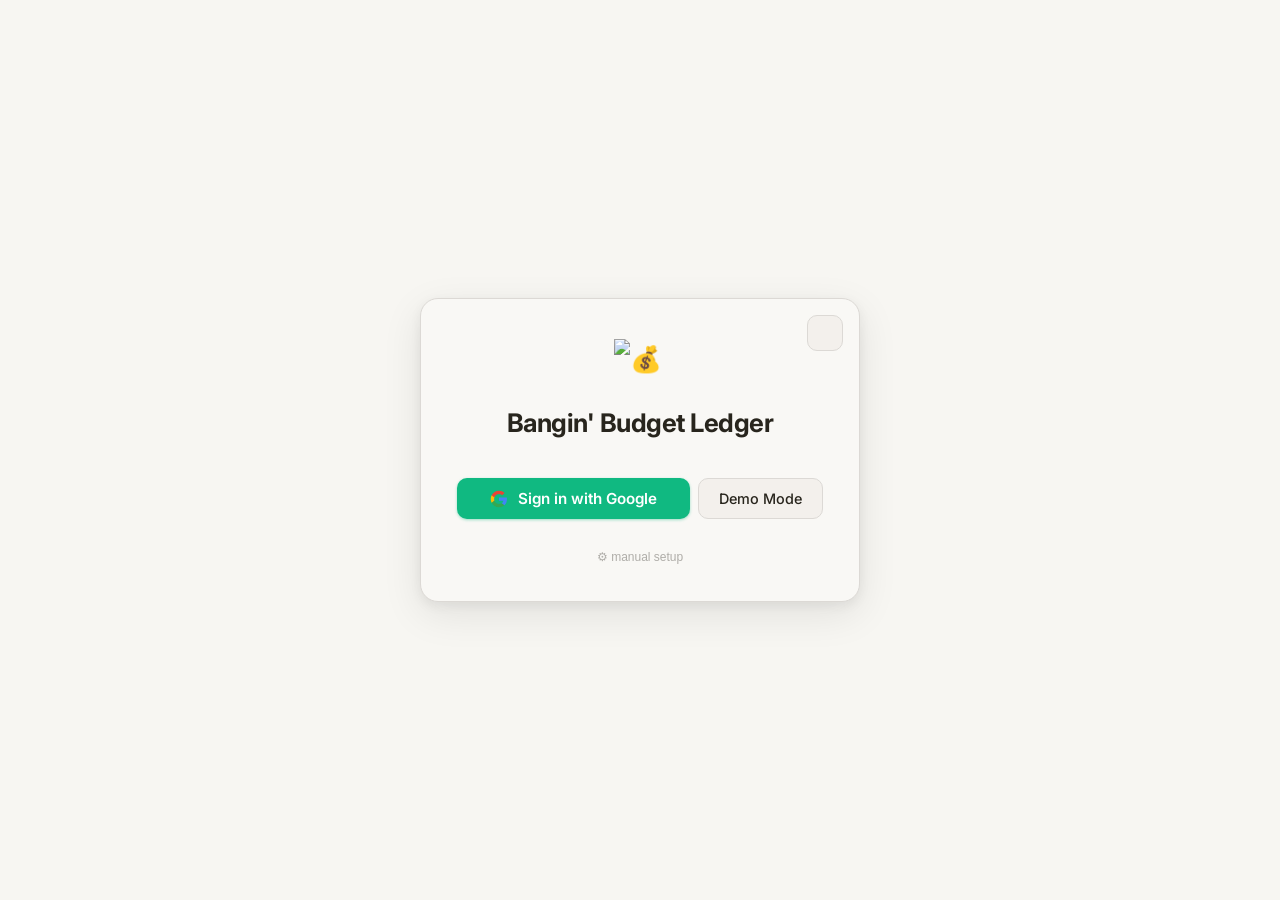
==== commit 8510488c: "first go at implementing new categorization system. works but bugs with tags and screen focus after " ====
--- a/index.html
+++ b/index.html
@@ -182,6 +182,17 @@
           <div id="cat-options"></div>
         </div>
       </div>
+      <div class="multi-select-wrapper" id="tag-wrapper">
+        <div class="multi-select-trigger" id="tag-trigger">All Tags</div>
+        <div class="multi-select-dropdown" id="tag-dropdown">
+          <input class="ms-search" id="tag-search" type="text" placeholder="Search…">
+          <div class="ms-actions">
+            <button class="ms-action-btn" data-ms="tag" data-action="all">Select all</button>
+            <button class="ms-action-btn" data-ms="tag" data-action="clear">Clear all</button>
+          </div>
+          <div id="tag-options"></div>
+        </div>
+      </div>
   </div>
 
   <!-- KPIs -->
@@ -262,6 +273,15 @@
       <h3>Top Expense Categories</h3>
       <div class="chart-wrap"><canvas id="chart-category-bar"></canvas></div>
     </div>
+    <div class="chart-card chart-full" id="subcategory-drill-card" style="display:none">
+      <div class="drill-header">
+        <h3 id="drill-title">Subcategory Breakdown</h3>
+        <button class="modal-close" id="drill-close">✕</button>
+      </div>
+      <div class="chart-wrap">
+        <canvas id="chart-subcategory-drill"></canvas>
+      </div>
+    </div>
     <div class="chart-card chart-full">
       <h3 id="title-category-period">Categorized Expenses by Period</h3>
       <div class="chart-wrap-tall"><canvas id="chart-category-period"></canvas></div>
@@ -281,6 +301,8 @@
           <th data-col="description">Description &#x21D5;</th>
           <th data-col="amount">Amount &#x21D5;</th>
           <th data-col="category">Category &#x21D5;</th>
+          <th data-col="subcategory">Subcategory ⇕</th>
+          <th>Tags</th>
           <th data-col="account">Account &#x21D5;</th>
           <th data-col="accountOwner">Owner &#x21D5;</th>
           <th data-col="notes">Notes</th>
--- a/styles.css
+++ b/styles.css
@@ -112,6 +112,36 @@
   background: var(--bg);
 }
 
+#manual-settings-panel {
+  overflow: hidden;
+  max-height: 0;
+  opacity: 0;
+  transition: max-height 0.3s ease, opacity 0.25s ease;
+  display: flex;
+  flex-direction: column;
+  gap: 14px;
+}
+#manual-settings-panel.open {
+  max-height: 200px;
+  opacity: 1;
+}
+.manual-settings-hint {
+  text-align: center;
+  margin-top: 0.6rem;
+}
+#manual-settings-toggle {
+  background: none;
+  border: none;
+  cursor: pointer;
+  font-size: 0.75rem;
+  opacity: 0.35;
+  color: inherit;
+  transition: opacity 0.2s;
+}
+#manual-settings-toggle:hover {
+  opacity: 0.7;
+}
+
 /* ── Login Card ──────────────────────────────────────────────────────────────── */
 .login-card {
   background: var(--surface);
@@ -300,6 +330,66 @@
 button.ctrl-btn:hover { border-color: var(--accent); background: var(--surface2); }
 #signout-btn { color: var(--muted); font-size: 0.82rem; }
 
+
+/* ── Filter Bar (below app header) ──────────────────────────────────────────── */
+#app > header {
+  margin-bottom: 0;
+  padding-bottom: 16px;
+  border-bottom: none;
+}
+
+.filter-bar {
+  display: flex;
+  align-items: center;
+  gap: 8px;
+  flex-wrap: wrap;
+  padding: 12px 0 16px;
+  margin-bottom: 20px;
+  border-bottom: 1px solid var(--border);
+}
+
+/* ── Uniform 36px height across all header controls ──────────────────────────── */
+.multi-select-trigger,
+button.ctrl-btn,
+a.ctrl-btn,
+.theme-toggle {
+  height: 36px;
+  box-sizing: border-box;
+}
+
+button.ctrl-btn,
+a.ctrl-btn {
+  display: inline-flex;
+  align-items: center;
+  justify-content: center;
+  gap: 6px;
+  text-decoration: none;
+  padding: 0 14px;
+}
+
+/* ── <a> styled as ctrl-btn (e.g. #process-link) ─────────────────────────────── */
+a.ctrl-btn {
+  background: var(--surface);
+  border: 1.5px solid var(--border);
+  color: var(--text);
+  border-radius: var(--radius-md);
+  font-size: 0.85rem;
+  font-family: inherit;
+  cursor: pointer;
+  outline: none;
+  transition: border-color var(--transition), background var(--transition);
+}
+a.ctrl-btn:hover {
+  border-color: var(--accent);
+  background: var(--surface2);
+}
+
+/* ── Icon-only buttons (refresh, process link) ───────────────────────────────── */
+#refresh-btn,
+#process-link {
+  padding: 0 10px;
+  min-width: 36px;
+}
 /* ── Header Nav links ────────────────────────────────────────────────────────── */
 .header-nav { display: flex; align-items: center; gap: 4px; }
 .nav-link {
@@ -534,6 +624,19 @@
 .page-btn:hover:not(:disabled) { border-color: var(--accent); }
 .page-btn:disabled { opacity: 0.35; cursor: default; }
 
+/* ── Tag Badges (table) ────────────────────────────────────────────────────── */
+.tag-badge {
+  display: inline-block;
+  padding: 1px 7px;
+  border-radius: 20px;
+  font-size: 0.7rem;
+  font-weight: 500;
+  background: color-mix(in srgb, var(--accent) 12%, transparent);
+  border: 1px solid color-mix(in srgb, var(--accent) 25%, transparent);
+  color: var(--accent);
+  margin: 1px 2px;
+}
+
 /* ── Multi-select Dropdowns ──────────────────────────────────────────────────── */
 .multi-select-wrapper { position: relative; display: inline-block; }
 .multi-select-trigger {
@@ -544,7 +647,7 @@
   border-radius: var(--radius-md);
   font-size: 0.85rem; font-family: inherit;
   cursor: pointer; user-select: none; white-space: nowrap;
-  min-width: 140px; position: relative; display: inline-block;
+  min-width: 140px; position: relative; display: inline-flex; align-items: center;
   transition: border-color var(--transition);
 }
 .multi-select-trigger::after {
@@ -647,3 +750,19 @@
 }
 .type-btn.active-expense { background: color-mix(in srgb, var(--red)   15%, transparent); color: var(--red);   }
 .type-btn.active-income  { background: color-mix(in srgb, var(--green) 15%, transparent); color: var(--green); }
+
+/* ── Subcategory Drill-down ────────────────────────────────────────────────── */
+.drill-header {
+  display: flex;
+  justify-content: space-between;
+  align-items: center;
+  margin-bottom: 16px;
+}
+.drill-header h3 {
+  font-size: 0.72rem;
+  font-weight: 600;
+  color: var(--muted);
+  text-transform: uppercase;
+  letter-spacing: 0.07em;
+  margin-bottom: 0;
+}
